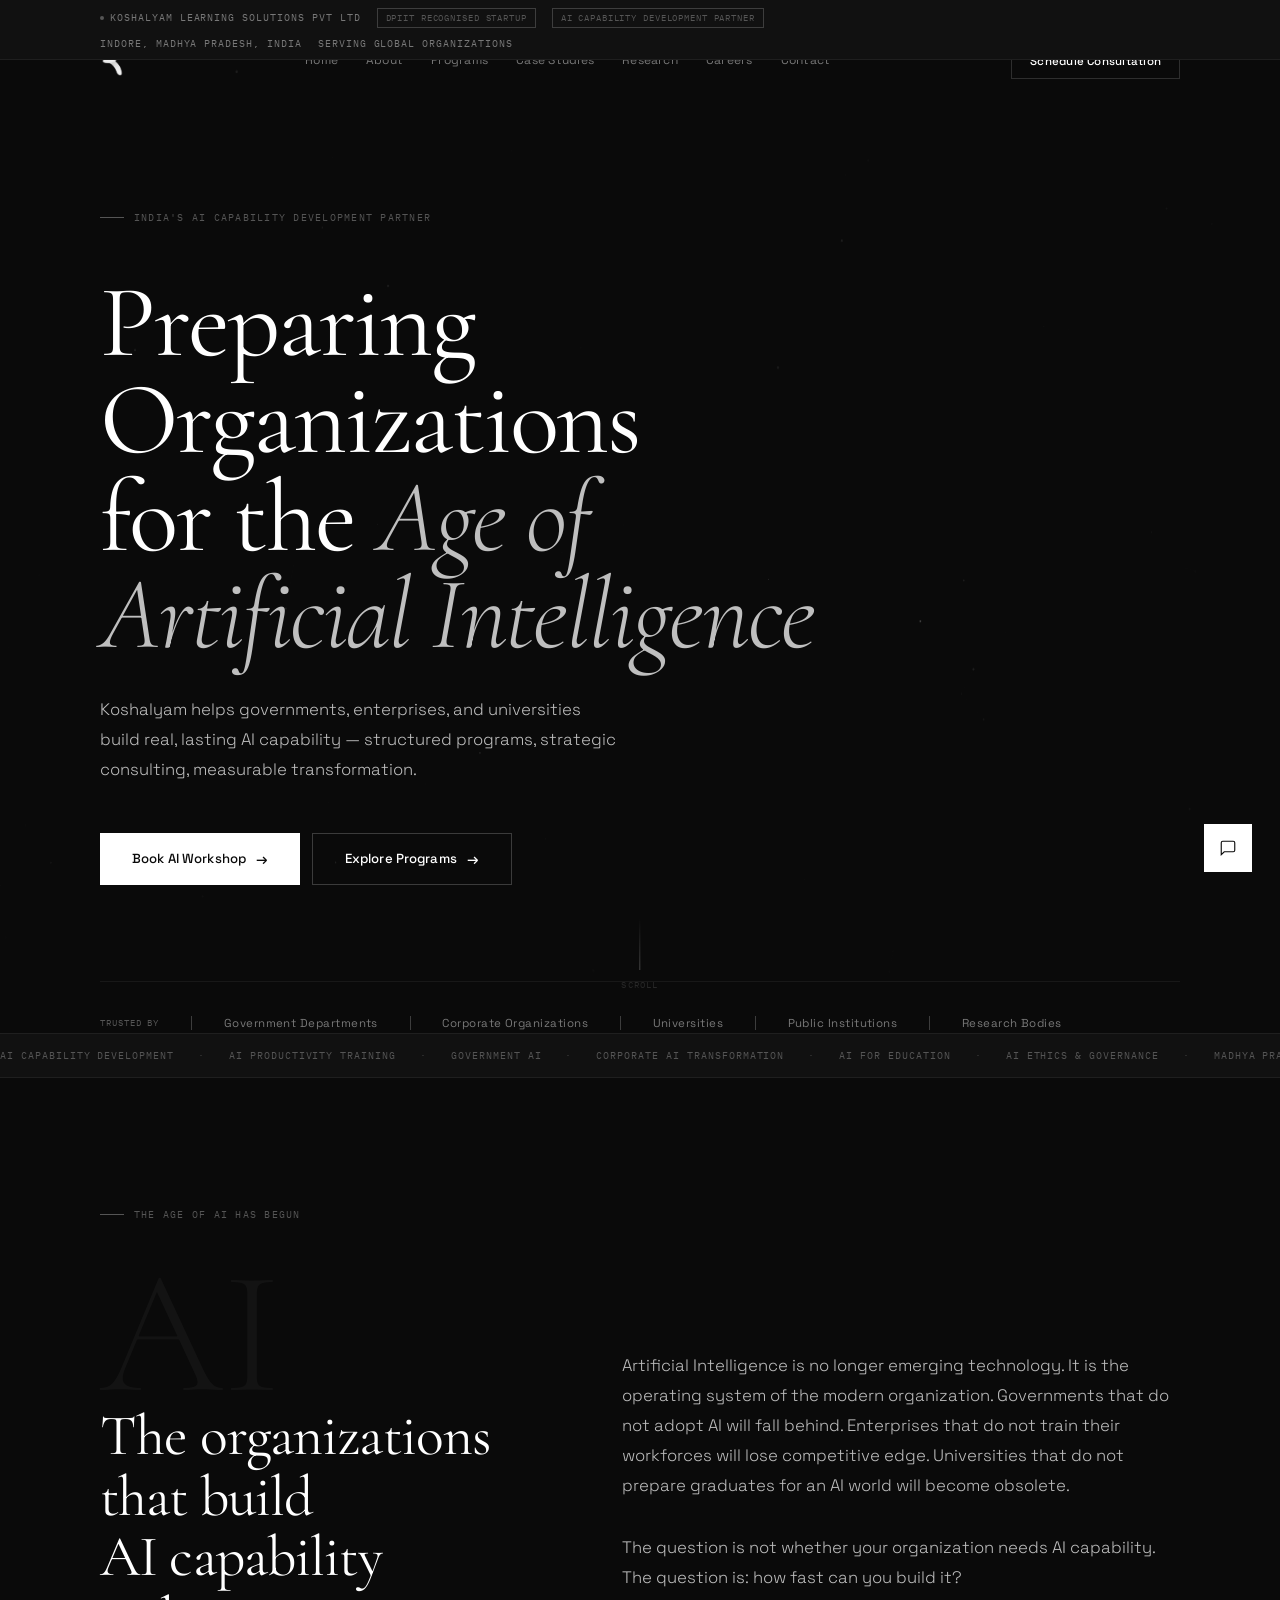
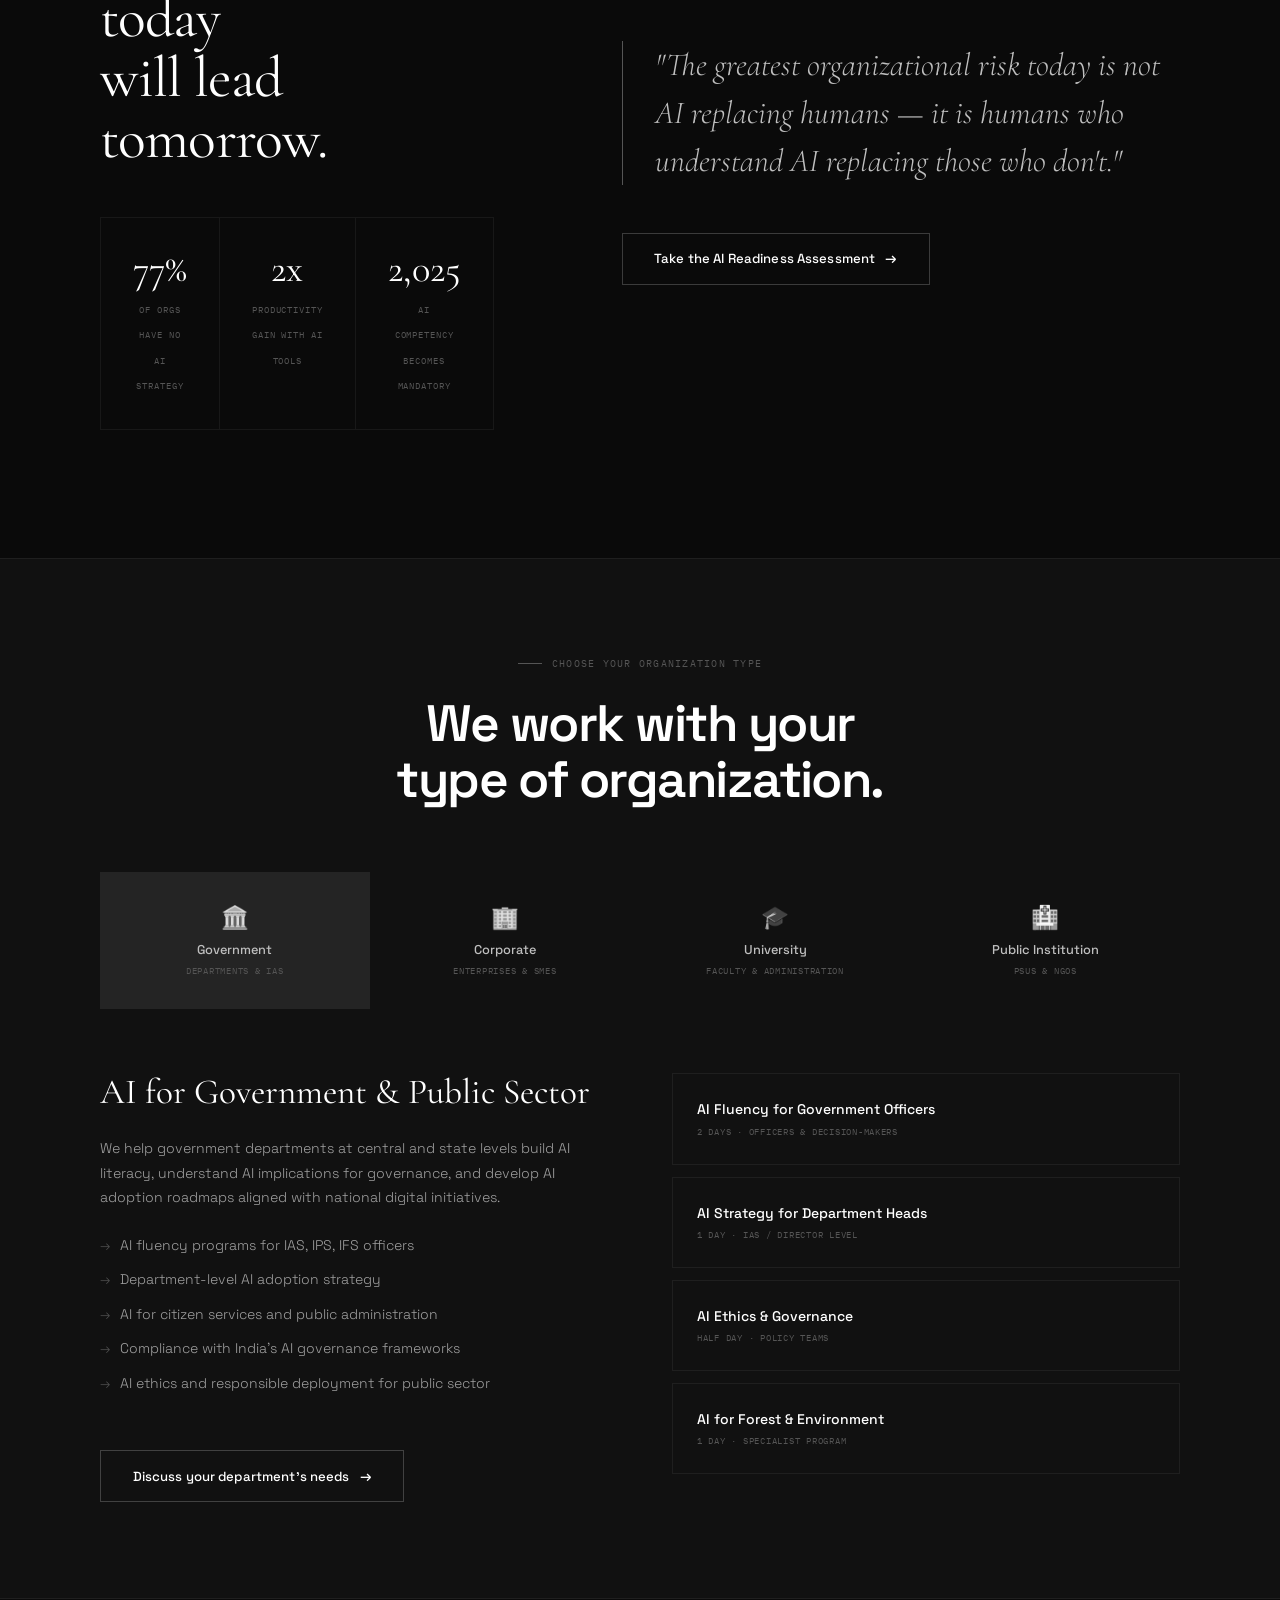
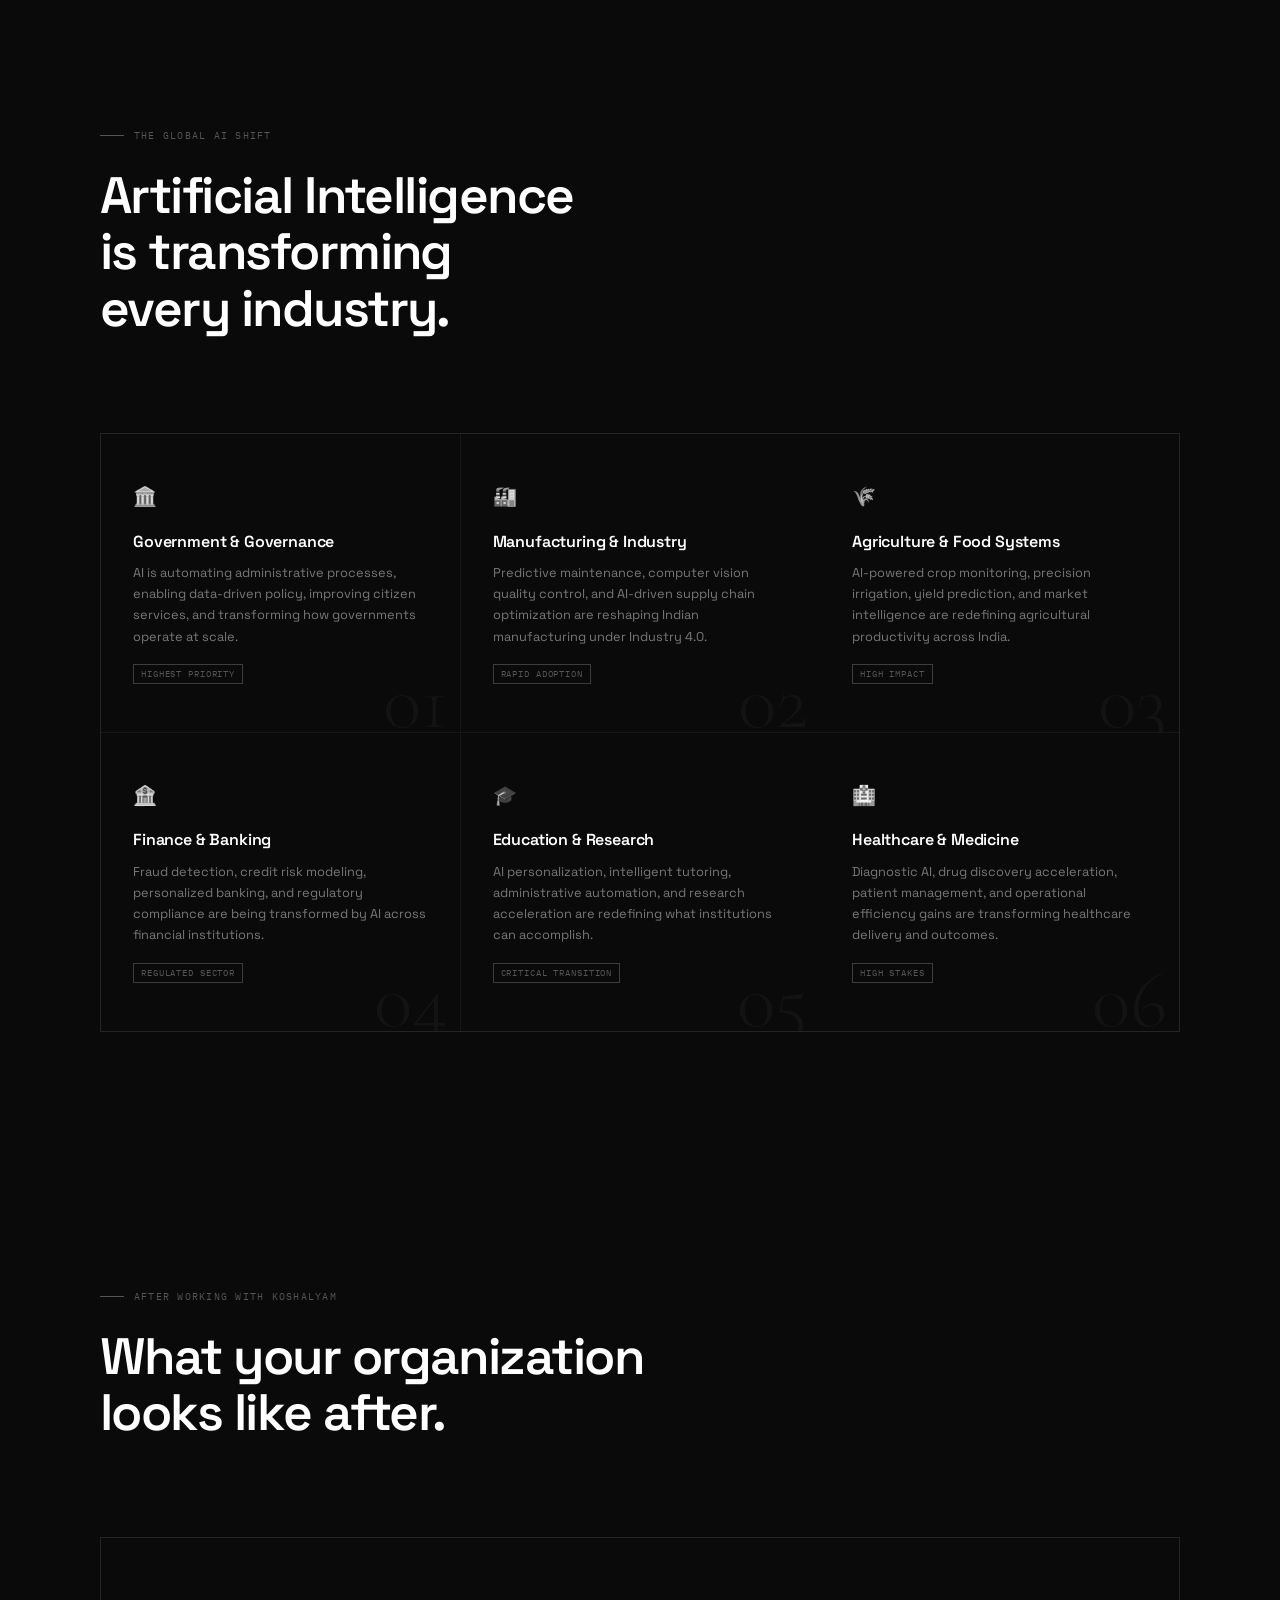
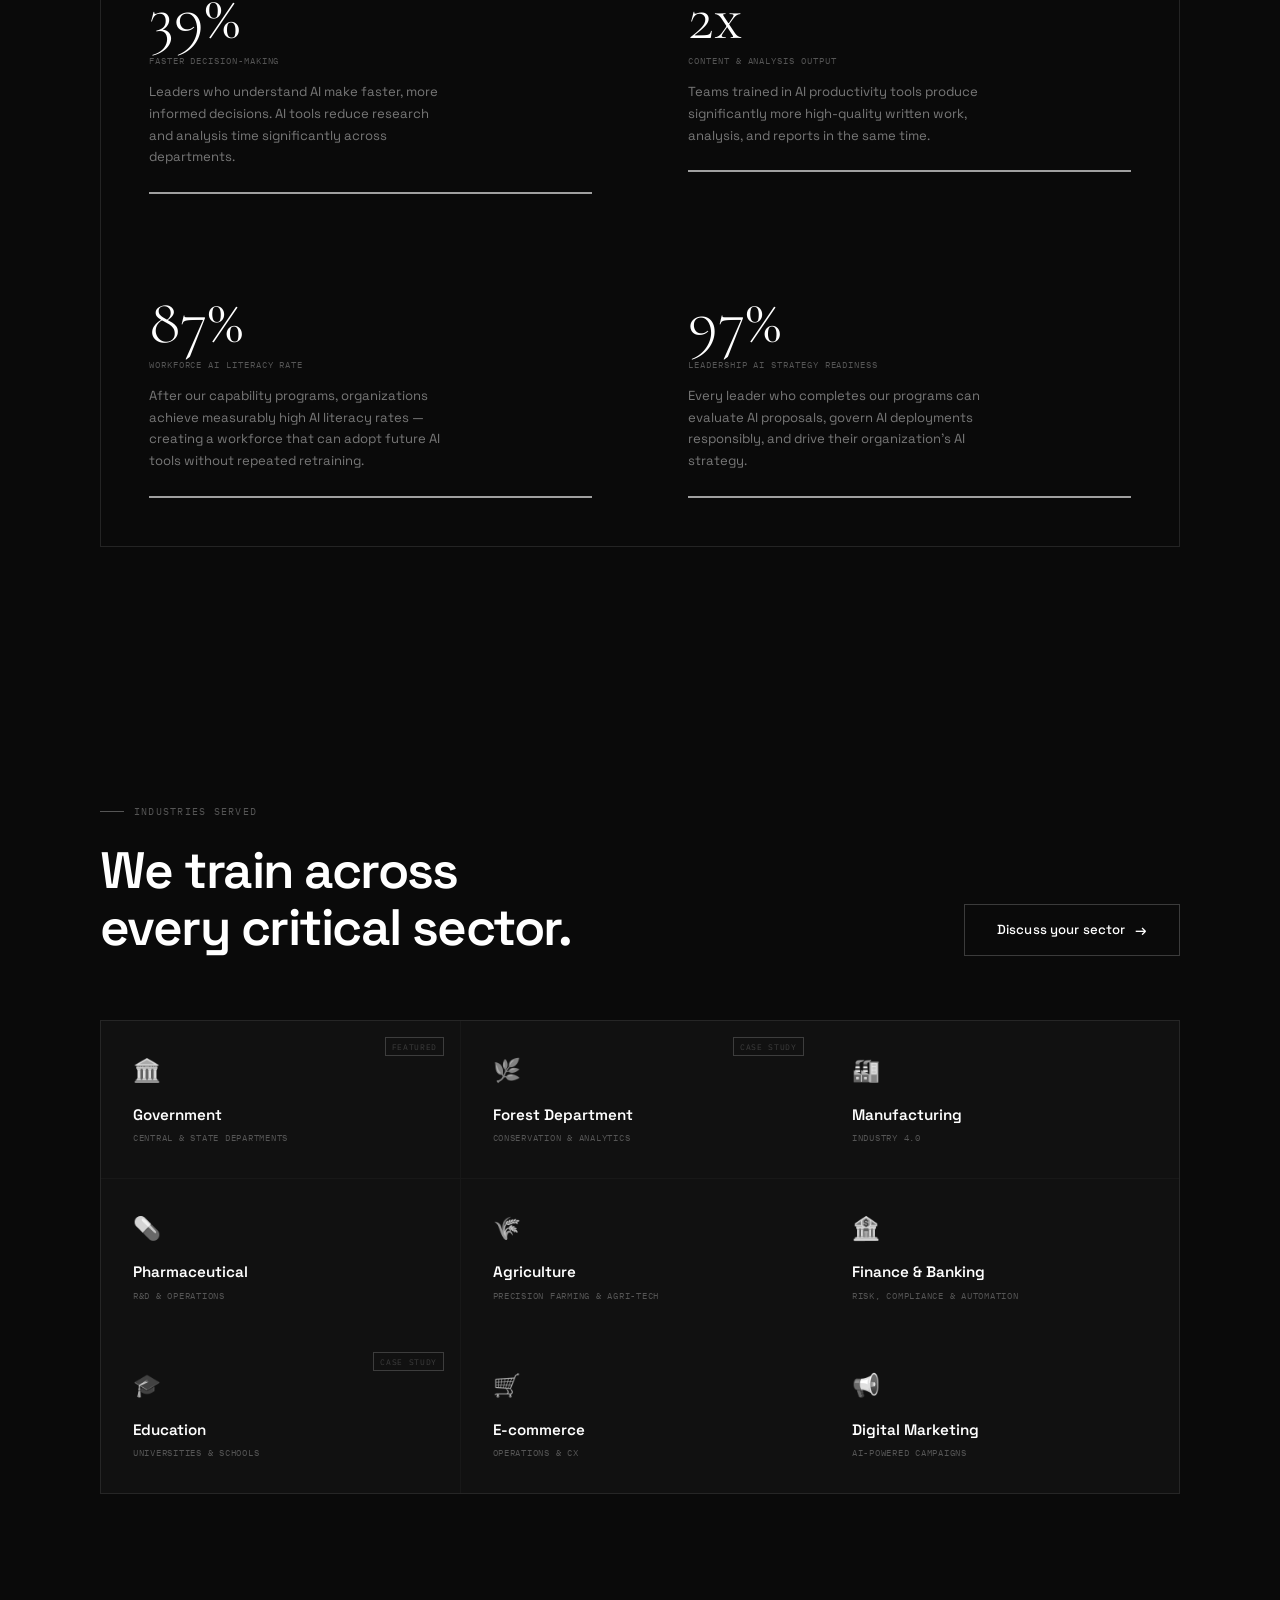
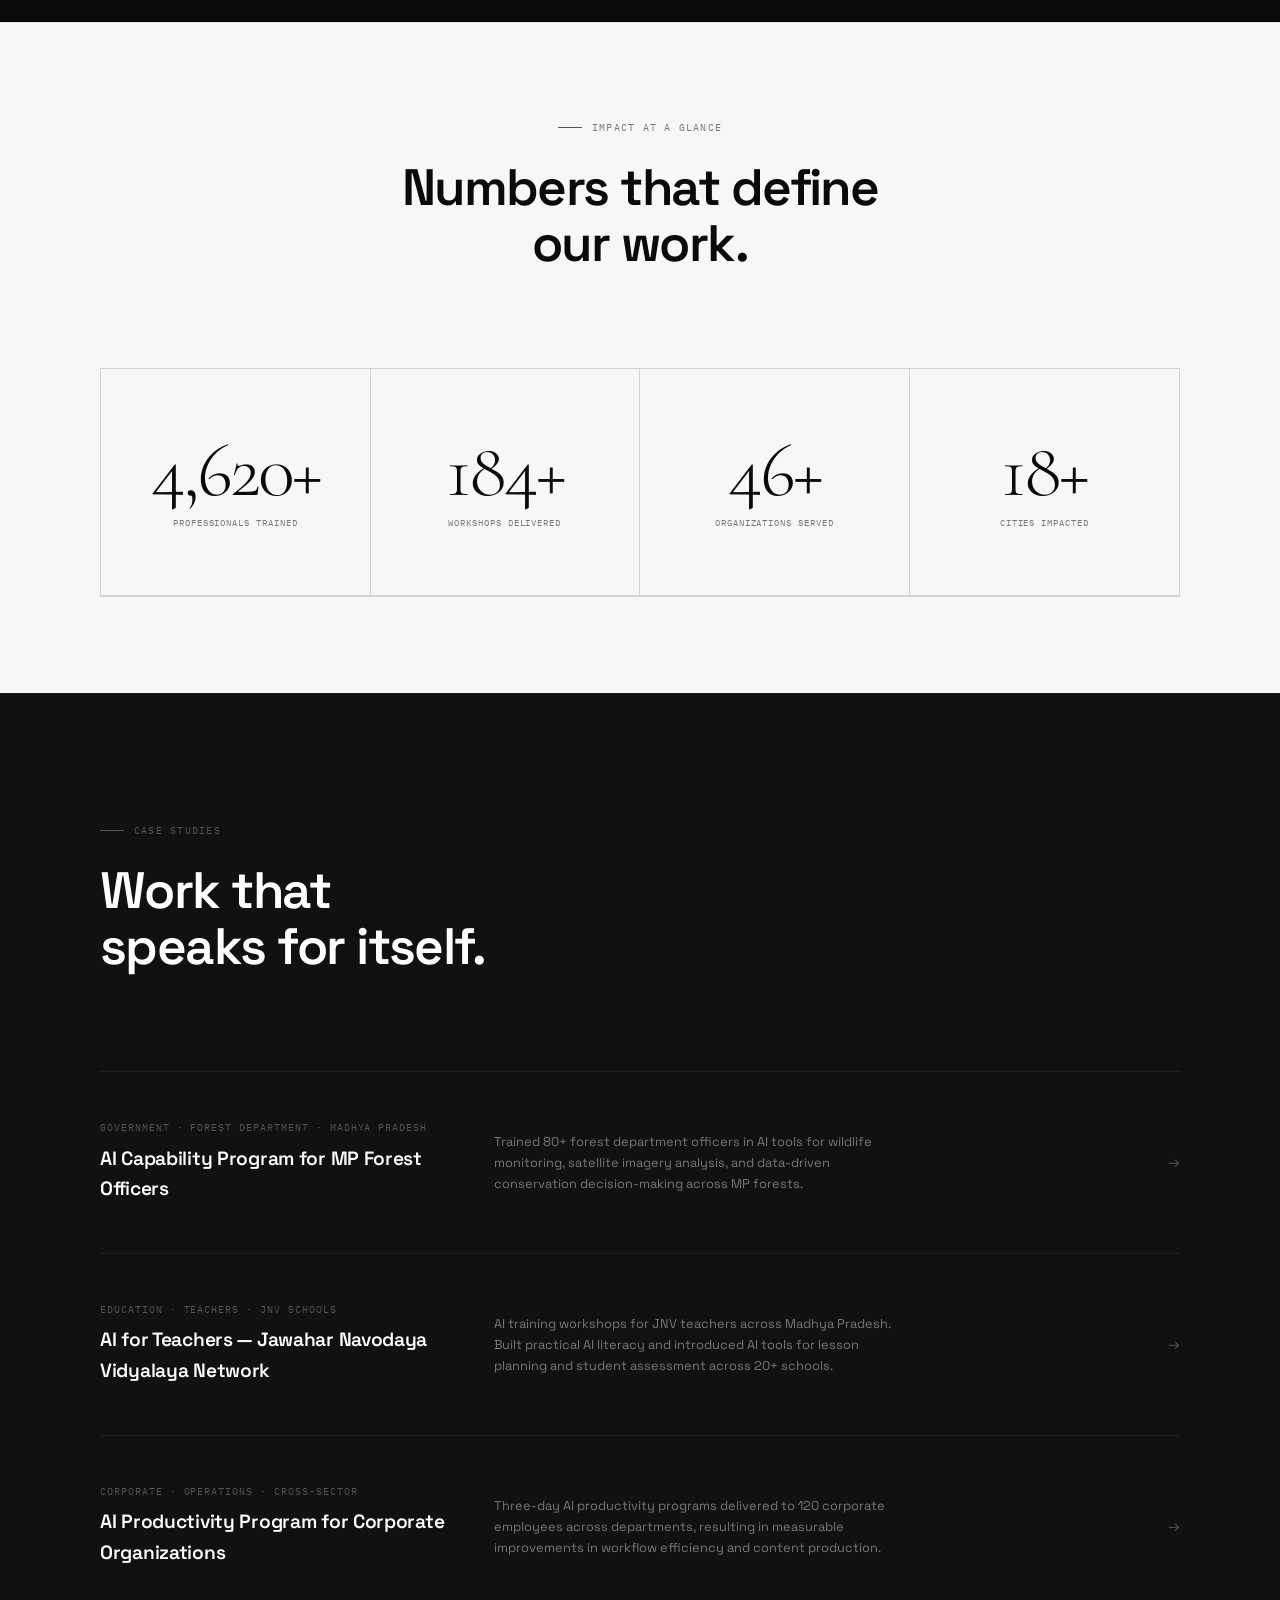
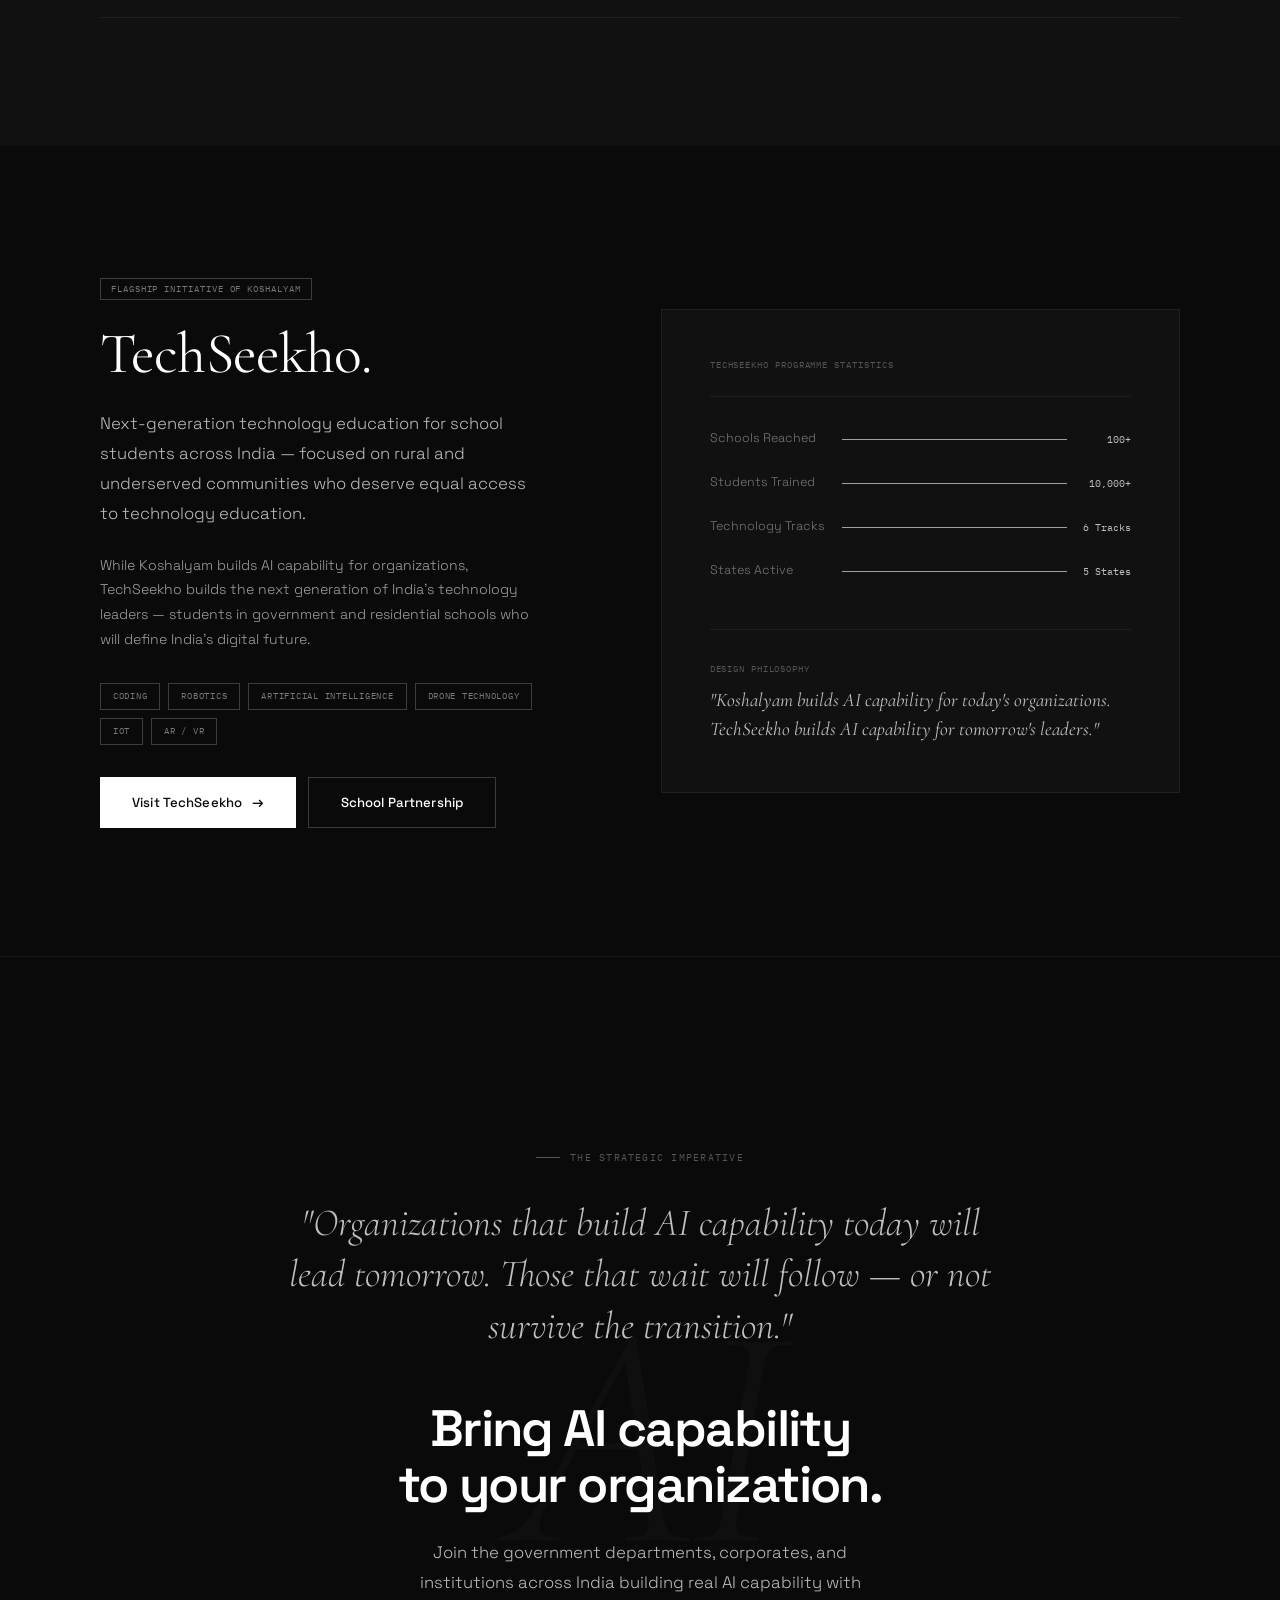
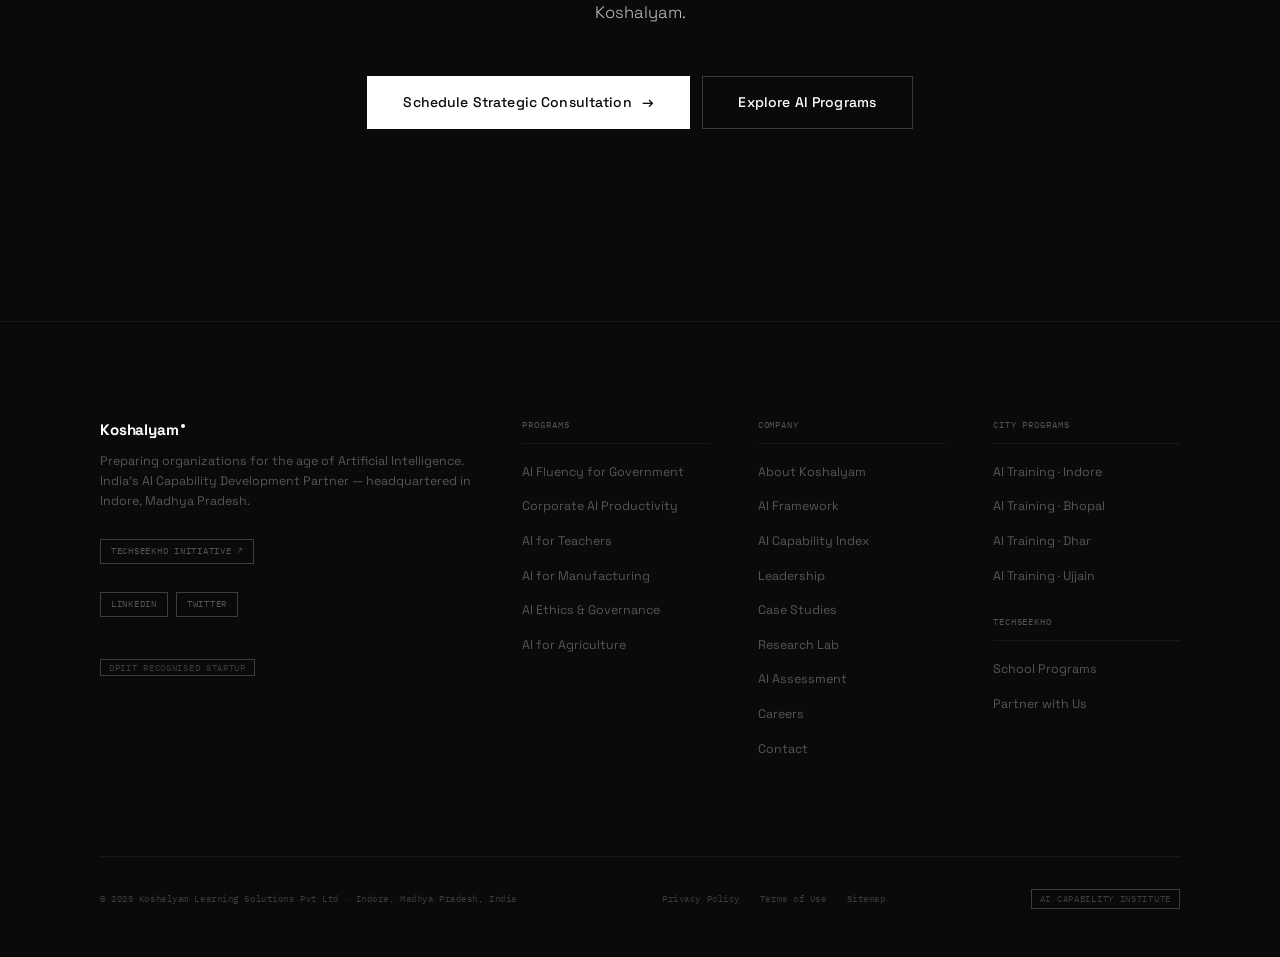
==== index.html @ 45d592c6 "Koshalyam Landing Page" ====
<!DOCTYPE html>
<html lang="en" dir="ltr">
<head>
<meta charset="UTF-8"/>
<meta name="viewport" content="width=device-width,initial-scale=1.0"/>
<title>Koshalyam — India's AI Capability Development Partner</title>
<meta name="description" content="Koshalyam prepares governments, enterprises, and institutions for the age of Artificial Intelligence. DPIIT Recognised. Indore, Madhya Pradesh."/>
<meta name="robots" content="index, follow"/>
<link rel="preconnect" href="https://fonts.googleapis.com"/>
<link rel="preconnect" href="https://fonts.gstatic.com" crossorigin/>
<link href="https://fonts.googleapis.com/css2?family=Cormorant+Garamond:ital,wght@0,300;0,400;0,500;0,600;1,300;1,400&family=Space+Grotesk:wght@300;400;500;600;700&family=IBM+Plex+Mono:wght@300;400;500&display=swap" rel="stylesheet"/>
<link rel="stylesheet" href="style.css"/>

  <link rel="icon" type="image/png" href="logo-white.png">
</head>
<body>

<div id="cur"></div>
<div id="cur-ring"></div>

<!-- ═══ AUTHORITY BANNER ═══ -->
<div id="auth-banner">
  <div class="wrap">
    <div class="auth-inner">
      <div style="display:flex;align-items:center;gap:16px;flex-wrap:wrap">
        <span class="auth-pill"><span class="auth-dot"></span>Koshalyam Learning Solutions Pvt Ltd</span>
        <span class="auth-tag">DPIIT Recognised Startup</span>
        <span class="auth-tag">AI Capability Development Partner</span>
      </div>
      <div class="auth-right">
        <span class="auth-pill">Indore, Madhya Pradesh, India</span>
        <span class="auth-pill">Serving Global Organizations</span>
      </div>
    </div>
  </div>
</div>

<!-- ═══ NAVIGATION ═══ -->
<nav id="nav">
  <div class="wrap">
    <div class="nav-wrap">
      <a href="index.html" class="nav-logo-wrap">
        <img src="logo-white.png" alt="Koshalyam" class="nav-logo-img">
      </a>
      <div class="nav-center"><a href="index.html" class="nav-a active">Home</a><a href="about.html" class="nav-a">About</a><a href="programs.html" class="nav-a">Programs</a><a href="case-studies.html" class="nav-a">Case Studies</a><a href="research.html" class="nav-a">Research</a><a href="careers.html" class="nav-a">Careers</a><a href="contact.html" class="nav-a">Contact</a></div>
      <div class="nav-right">
        <a href="contact.html" class="nav-cta">Schedule Consultation</a>
        <button class="ham" id="ham" aria-label="Menu"><span></span><span></span><span style="width:12px"></span></button>
      </div>
    </div>
  </div>
</nav>

<div class="mob" id="mob-m"><a href="index.html" class="mob-a">Home</a><a href="about.html" class="mob-a">About</a><a href="programs.html" class="mob-a">Programs</a><a href="case-studies.html" class="mob-a">Case Studies</a><a href="research.html" class="mob-a">Research</a><a href="careers.html" class="mob-a">Careers</a><a href="contact.html" class="mob-a">Contact</a></div>


<section id="hero">
  <canvas id="hero-canvas"></canvas>
  <div class="hero-fg"></div>
  <div class="hero-btm"></div>
  <div class="wrap" style="position:relative;z-index:2;width:100%;padding-top:60px">
    <div class="hero-eyebrow">
      <span class="t-label">India's AI Capability Development Partner</span>
    </div>
    <h1 class="t-hero hero-h">
      Preparing<br>Organizations<br>for the <em>Age of<br>Artificial Intelligence</em>
    </h1>
    <p class="t-body-lg hero-p">Koshalyam helps governments, enterprises, and universities build real, lasting AI capability — structured programs, strategic consulting, measurable transformation.</p>
    <div class="hero-btns">
      <a href="#contact" class="btn btn-k">Book AI Workshop <span class="btn-arr">→</span></a>
      <a href="#programs" class="btn btn-ghost">Explore Programs <span class="btn-arr">→</span></a>
    </div>
    <div class="hero-trust">
      <div class="trust-items">
        <span class="trust-label-hd">Trusted by</span>
        <span class="trust-sep"></span>
        <span class="trust-item-text">Government Departments</span>
        <span class="trust-sep"></span>
        <span class="trust-item-text">Corporate Organizations</span>
        <span class="trust-sep"></span>
        <span class="trust-item-text">Universities</span>
        <span class="trust-sep"></span>
        <span class="trust-item-text">Public Institutions</span>
        <span class="trust-sep"></span>
        <span class="trust-item-text">Research Bodies</span>
      </div>
    </div>
  </div>
  <div class="scroll-ind">
    <div class="scroll-line"></div>
    <span class="scroll-txt">Scroll</span>
  </div>
</section>
<!-- ═══ TICKER ═══ -->
<div class="ticker">
  <div class="ticker-track" id="ticker-el">
    <div class="ticker-item">AI Capability Development <span class="ticker-sep">·</span> AI Productivity Training <span class="ticker-sep">·</span> Government AI <span class="ticker-sep">·</span> Corporate AI Transformation <span class="ticker-sep">·</span> AI for Education <span class="ticker-sep">·</span> AI Ethics & Governance <span class="ticker-sep">·</span> Madhya Pradesh <span class="ticker-sep">·</span> India <span class="ticker-sep">·</span> TechSeekho School Initiative <span class="ticker-sep">·</span></div>
    <div class="ticker-item">AI Capability Development <span class="ticker-sep">·</span> AI Productivity Training <span class="ticker-sep">·</span> Government AI <span class="ticker-sep">·</span> Corporate AI Transformation <span class="ticker-sep">·</span> AI for Education <span class="ticker-sep">·</span> AI Ethics & Governance <span class="ticker-sep">·</span> Madhya Pradesh <span class="ticker-sep">·</span> India <span class="ticker-sep">·</span> TechSeekho School Initiative <span class="ticker-sep">·</span></div>
  </div>
</div>

<!-- ═══ STRATEGIC VISION ═══ -->
<section class="section" id="vision">
  <div class="wrap">
    <div class="vision-inner">
      <div class="r">
        <span class="t-label">The Age of AI Has Begun</span>
        <div style="margin-top:var(--s3)">
          <span class="vision-num">AI</span>
        </div>
        <h2 class="t-section-serif" style="color:var(--white);margin-top:var(--s3);margin-bottom:var(--s4)">The organizations that build<br>AI capability today<br>will lead tomorrow.</h2>
        <div class="vision-stat-row">
          <div class="vision-stat">
            <span class="vision-stat-n" data-target="78" data-suffix="%">78%</span>
            <span class="vision-stat-l">of orgs have no AI strategy</span>
          </div>
          <div class="vision-stat">
            <span class="vision-stat-n" data-target="3" data-suffix="x">3x</span>
            <span class="vision-stat-l">productivity gain with AI tools</span>
          </div>
          <div class="vision-stat">
            <span class="vision-stat-n" data-target="2027" data-suffix="">2027</span>
            <span class="vision-stat-l">AI competency becomes mandatory</span>
          </div>
        </div>
      </div>
      <div class="r r-d2">
        <p class="t-body-lg" style="margin-bottom:var(--s4)">Artificial Intelligence is no longer emerging technology. It is the operating system of the modern organization. Governments that do not adopt AI will fall behind. Enterprises that do not train their workforces will lose competitive edge. Universities that do not prepare graduates for an AI world will become obsolete.</p>
        <p class="t-body-lg" style="margin-bottom:var(--s5)">The question is not whether your organization needs AI capability. The question is: how fast can you build it?</p>
        <blockquote class="vision-quote">"The greatest organizational risk today is not AI replacing humans — it is humans who understand AI replacing those who don't."</blockquote>
        <div style="margin-top:var(--s5)"><a href="#readiness" class="btn btn-ghost">Take the AI Readiness Assessment <span class="btn-arr">→</span></a></div>
      </div>
    </div>
  </div>
</section>
<section class="section-sm" id="clients">
  <div class="wrap">
    <div class="client-nav-hd r">
      <span class="t-label" style="justify-content:center">Choose Your Organization Type</span>
      <h2 class="t-section" style="color:var(--white);margin-top:var(--s3)">We work with your<br>type of organization.</h2>
    </div>
    <div class="client-tabs r">
      <button class="c-tab active" onclick="showClient(0,this)">
        <span class="c-tab-icon">🏛️</span>
        <span class="c-tab-name">Government</span>
        <span class="c-tab-sub">Departments & IAS</span>
      </button>
      <button class="c-tab" onclick="showClient(1,this)">
        <span class="c-tab-icon">🏢</span>
        <span class="c-tab-name">Corporate</span>
        <span class="c-tab-sub">Enterprises & SMEs</span>
      </button>
      <button class="c-tab" onclick="showClient(2,this)">
        <span class="c-tab-icon">🎓</span>
        <span class="c-tab-name">University</span>
        <span class="c-tab-sub">Faculty & Administration</span>
      </button>
      <button class="c-tab" onclick="showClient(3,this)">
        <span class="c-tab-icon">🏥</span>
        <span class="c-tab-name">Public Institution</span>
        <span class="c-tab-sub">PSUs & NGOs</span>
      </button>
    </div>
    <div id="client-panels">
      <!-- Panel 0: Government -->
      <div class="c-panel active">
        <div>
          <div class="c-panel-title">AI for Government & Public Sector</div>
          <p class="t-body" style="margin-bottom:var(--s3)">We help government departments at central and state levels build AI literacy, understand AI implications for governance, and develop AI adoption roadmaps aligned with national digital initiatives.</p>
          <ul class="c-panel-list">
            <li>AI fluency programs for IAS, IPS, IFS officers</li>
            <li>Department-level AI adoption strategy</li>
            <li>AI for citizen services and public administration</li>
            <li>Compliance with India's AI governance frameworks</li>
            <li>AI ethics and responsible deployment for public sector</li>
          </ul>
          <a href="#contact" class="btn btn-ghost" style="margin-top:var(--s3)">Discuss your department's needs <span class="btn-arr">→</span></a>
        </div>
        <div class="c-panel-right">
          <div class="c-prog-item"><div class="c-prog-name">AI Fluency for Government Officers</div><div class="c-prog-meta">2 Days · Officers & Decision-Makers</div></div>
          <div class="c-prog-item"><div class="c-prog-name">AI Strategy for Department Heads</div><div class="c-prog-meta">1 Day · IAS / Director Level</div></div>
          <div class="c-prog-item"><div class="c-prog-name">AI Ethics & Governance</div><div class="c-prog-meta">Half Day · Policy Teams</div></div>
          <div class="c-prog-item"><div class="c-prog-name">AI for Forest & Environment</div><div class="c-prog-meta">1 Day · Specialist Program</div></div>
        </div>
      </div>
      <!-- Panel 1: Corporate -->
      <div class="c-panel">
        <div>
          <div class="c-panel-title">AI for Corporate Organizations</div>
          <p class="t-body" style="margin-bottom:var(--s3)">From AI tool training for frontline teams to AI transformation consulting for leadership, we help corporate organizations build end-to-end AI capability that drives measurable business outcomes.</p>
          <ul class="c-panel-list">
            <li>AI productivity training for all employee levels</li>
            <li>AI transformation strategy for leadership teams</li>
            <li>Role-specific AI tool training (HR, Sales, Finance, Ops)</li>
            <li>AI workflow automation implementation</li>
            <li>AI change management and culture building</li>
          </ul>
          <a href="#contact" class="btn btn-ghost" style="margin-top:var(--s3)">Get a corporate proposal <span class="btn-arr">→</span></a>
        </div>
        <div class="c-panel-right">
          <div class="c-prog-item"><div class="c-prog-name">AI Productivity for Corporate Teams</div><div class="c-prog-meta">1-3 Days · All Departments</div></div>
          <div class="c-prog-item"><div class="c-prog-name">AI Strategy for Senior Leaders</div><div class="c-prog-meta">1 Day · C-Suite & Directors</div></div>
          <div class="c-prog-item"><div class="c-prog-name">AI for Manufacturing Operations</div><div class="c-prog-meta">2 Days · Operations Teams</div></div>
          <div class="c-prog-item"><div class="c-prog-name">AI Transformation Roadmap</div><div class="c-prog-meta">Consulting · Custom Engagement</div></div>
        </div>
      </div>
      <!-- Panel 2: University -->
      <div class="c-panel">
        <div>
          <div class="c-panel-title">AI for Universities & Education</div>
          <p class="t-body" style="margin-bottom:var(--s3)">We partner with universities to build AI capability across faculty and administration — and help institutions design AI curricula that prepare students for an AI-driven workforce.</p>
          <ul class="c-panel-list">
            <li>AI literacy programs for faculty and staff</li>
            <li>AI integration into teaching and research</li>
            <li>AI curriculum design for student programs</li>
            <li>University AI adoption strategy</li>
            <li>AI lab setup and innovation framework</li>
          </ul>
          <a href="#contact" class="btn btn-ghost" style="margin-top:var(--s3)">Partner with Koshalyam <span class="btn-arr">→</span></a>
        </div>
        <div class="c-panel-right">
          <div class="c-prog-item"><div class="c-prog-name">AI for Faculty & Educators</div><div class="c-prog-meta">1 Day · Teaching Staff</div></div>
          <div class="c-prog-item"><div class="c-prog-name">AI for University Administration</div><div class="c-prog-meta">Half Day · Admin Teams</div></div>
          <div class="c-prog-item"><div class="c-prog-name">AI Curriculum Design Workshop</div><div class="c-prog-meta">2 Days · Academic Leadership</div></div>
          <div class="c-prog-item"><div class="c-prog-name">Student AI Bootcamp</div><div class="c-prog-meta">3-5 Days · Students</div></div>
        </div>
      </div>
      <!-- Panel 3: Public Institution -->
      <div class="c-panel">
        <div>
          <div class="c-panel-title">AI for Public Institutions</div>
          <p class="t-body" style="margin-bottom:var(--s3)">PSUs, research bodies, NGOs, and public institutions need AI capability that respects their mandate and compliance requirements. We design programs that fit institutional contexts.</p>
          <ul class="c-panel-list">
            <li>AI literacy for public sector workforce</li>
            <li>AI for research and data analysis</li>
            <li>AI in healthcare and social services</li>
            <li>AI governance and compliance frameworks</li>
            <li>AI for impact reporting and monitoring</li>
          </ul>
          <a href="#contact" class="btn btn-ghost" style="margin-top:var(--s3)">Design your program <span class="btn-arr">→</span></a>
        </div>
        <div class="c-panel-right">
          <div class="c-prog-item"><div class="c-prog-name">AI Literacy for PSU Workforce</div><div class="c-prog-meta">1-2 Days · All Staff</div></div>
          <div class="c-prog-item"><div class="c-prog-name">AI for Research Bodies</div><div class="c-prog-meta">2 Days · Research Teams</div></div>
          <div class="c-prog-item"><div class="c-prog-name">AI Ethics for Public Institutions</div><div class="c-prog-meta">Half Day · Leadership</div></div>
          <div class="c-prog-item"><div class="c-prog-name">Custom AI Capability Program</div><div class="c-prog-meta">Designed to your mandate</div></div>
        </div>
      </div>
    </div>
  </div>
</section>
<section class="section" id="shift">
  <div class="wrap">
    <div class="r" style="max-width:600px;margin-bottom:0">
      <span class="t-label">The Global AI Shift</span>
      <h2 class="t-section" style="color:var(--white);margin-top:var(--s3)">Artificial Intelligence<br>is transforming<br>every industry.</h2>
    </div>
    <div class="shift-grid r">
      <div class="s-cell"><span class="s-cell-idx">01</span><span class="s-cell-icon">🏛️</span><div class="s-cell-title">Government & Governance</div><p class="s-cell-body">AI is automating administrative processes, enabling data-driven policy, improving citizen services, and transforming how governments operate at scale.</p><span class="s-cell-tag">Highest Priority</span></div>
      <div class="s-cell"><span class="s-cell-idx">02</span><span class="s-cell-icon">🏭</span><div class="s-cell-title">Manufacturing & Industry</div><p class="s-cell-body">Predictive maintenance, computer vision quality control, and AI-driven supply chain optimization are reshaping Indian manufacturing under Industry 4.0.</p><span class="s-cell-tag">Rapid Adoption</span></div>
      <div class="s-cell"><span class="s-cell-idx">03</span><span class="s-cell-icon">🌾</span><div class="s-cell-title">Agriculture & Food Systems</div><p class="s-cell-body">AI-powered crop monitoring, precision irrigation, yield prediction, and market intelligence are redefining agricultural productivity across India.</p><span class="s-cell-tag">High Impact</span></div>
      <div class="s-cell"><span class="s-cell-idx">04</span><span class="s-cell-icon">🏦</span><div class="s-cell-title">Finance & Banking</div><p class="s-cell-body">Fraud detection, credit risk modeling, personalized banking, and regulatory compliance are being transformed by AI across financial institutions.</p><span class="s-cell-tag">Regulated Sector</span></div>
      <div class="s-cell"><span class="s-cell-idx">05</span><span class="s-cell-icon">🎓</span><div class="s-cell-title">Education & Research</div><p class="s-cell-body">AI personalization, intelligent tutoring, administrative automation, and research acceleration are redefining what institutions can accomplish.</p><span class="s-cell-tag">Critical Transition</span></div>
      <div class="s-cell"><span class="s-cell-idx">06</span><span class="s-cell-icon">🏥</span><div class="s-cell-title">Healthcare & Medicine</div><p class="s-cell-body">Diagnostic AI, drug discovery acceleration, patient management, and operational efficiency gains are transforming healthcare delivery and outcomes.</p><span class="s-cell-tag">High Stakes</span></div>
    </div>
  </div>
</section>
<section class="section" id="outcomes" style="background:var(--ink)">
  <div class="wrap">
    <div class="r" style="max-width:600px;margin-bottom:0">
      <span class="t-label">After Working With Koshalyam</span>
      <h2 class="t-section" style="color:var(--white);margin-top:var(--s3)">What your organization<br>looks like after.</h2>
    </div>
    <div class="outcomes-grid r">
      <div class="oc-cell">
        <span class="oc-metric" data-target="40" data-suffix="%">40%</span>
        <span class="oc-metric-sub">Faster decision-making</span>
        <p class="oc-desc">Leaders who understand AI make faster, more informed decisions. AI tools reduce research and analysis time significantly across departments.</p>
        <div class="oc-bar-wrap"><div class="oc-bar" data-width="40"></div></div>
      </div>
      <div class="oc-cell">
        <span class="oc-metric" data-target="3" data-suffix="x">3x</span>
        <span class="oc-metric-sub">Content & analysis output</span>
        <p class="oc-desc">Teams trained in AI productivity tools produce significantly more high-quality written work, analysis, and reports in the same time.</p>
        <div class="oc-bar-wrap"><div class="oc-bar" data-width="70"></div></div>
      </div>
      <div class="oc-cell">
        <span class="oc-metric" data-target="90" data-suffix="%">90%</span>
        <span class="oc-metric-sub">Workforce AI literacy rate</span>
        <p class="oc-desc">After our capability programs, organizations achieve measurably high AI literacy rates — creating a workforce that can adopt future AI tools without repeated retraining.</p>
        <div class="oc-bar-wrap"><div class="oc-bar" data-width="90"></div></div>
      </div>
      <div class="oc-cell">
        <span class="oc-metric" data-target="100" data-suffix="%">100%</span>
        <span class="oc-metric-sub">Leadership AI strategy readiness</span>
        <p class="oc-desc">Every leader who completes our programs can evaluate AI proposals, govern AI deployments responsibly, and drive their organization's AI strategy.</p>
        <div class="oc-bar-wrap"><div class="oc-bar" data-width="100"></div></div>
      </div>
    </div>
  </div>
</section>
<section class="section" id="industries-teaser">
  <div class="wrap">
    <div class="r" style="display:flex;align-items:flex-end;justify-content:space-between;flex-wrap:wrap;gap:var(--s4)">
      <div>
        <span class="t-label">Industries Served</span>
        <h2 class="t-section" style="color:var(--white);margin-top:var(--s3)">We train across<br>every critical sector.</h2>
      </div>
      <a href="#contact" class="btn btn-ghost">Discuss your sector <span class="btn-arr">→</span></a>
    </div>
    <div class="ind-grid r">
      <div class="ind-cell"><span class="ind-icon">🏛️</span><div class="ind-name">Government</div><div class="ind-detail">Central & State Departments</div><span class="ind-tag">Featured</span><span class="ind-arrow">→</span></div>
      <div class="ind-cell"><span class="ind-icon">🌿</span><div class="ind-name">Forest Department</div><div class="ind-detail">Conservation & Analytics</div><span class="ind-tag">Case Study</span><span class="ind-arrow">→</span></div>
      <div class="ind-cell"><span class="ind-icon">🏭</span><div class="ind-name">Manufacturing</div><div class="ind-detail">Industry 4.0</div><span class="ind-arrow">→</span></div>
      <div class="ind-cell"><span class="ind-icon">💊</span><div class="ind-name">Pharmaceutical</div><div class="ind-detail">R&D & Operations</div><span class="ind-arrow">→</span></div>
      <div class="ind-cell"><span class="ind-icon">🌾</span><div class="ind-name">Agriculture</div><div class="ind-detail">Precision Farming & Agri-tech</div><span class="ind-arrow">→</span></div>
      <div class="ind-cell"><span class="ind-icon">🏦</span><div class="ind-name">Finance & Banking</div><div class="ind-detail">Risk, Compliance & Automation</div><span class="ind-arrow">→</span></div>
      <div class="ind-cell"><span class="ind-icon">🎓</span><div class="ind-name">Education</div><div class="ind-detail">Universities & Schools</div><span class="ind-tag">Case Study</span><span class="ind-arrow">→</span></div>
      <div class="ind-cell"><span class="ind-icon">🛒</span><div class="ind-name">E-commerce</div><div class="ind-detail">Operations & CX</div><span class="ind-arrow">→</span></div>
      <div class="ind-cell"><span class="ind-icon">📢</span><div class="ind-name">Digital Marketing</div><div class="ind-detail">AI-Powered Campaigns</div><span class="ind-arrow">→</span></div>
    </div>
  </div>
</section>
<section class="section-sm" id="impact">
  <div class="wrap">
    <div class="r" style="text-align:center;margin-bottom:0">
      <span class="t-label" style="justify-content:center;color:var(--grey-4)">Impact at a Glance</span>
      <h2 class="t-section on-light" style="margin-top:var(--s3)">Numbers that define<br>our work.</h2>
    </div>
    <div class="impact-metrics r">
      <div class="impact-cell"><span class="impact-num" data-target="5000" data-suffix="+">5000+</span><div class="impact-label">Professionals Trained</div></div>
      <div class="impact-cell"><span class="impact-num" data-target="200" data-suffix="+">200+</span><div class="impact-label">Workshops Delivered</div></div>
      <div class="impact-cell"><span class="impact-num" data-target="50" data-suffix="+">50+</span><div class="impact-label">Organizations Served</div></div>
      <div class="impact-cell" style="border-right:none"><span class="impact-num" data-target="20" data-suffix="+">20+</span><div class="impact-label">Cities Impacted</div></div>
    </div>
  </div>
</section>
<section class="section" id="cases" style="background:var(--ink-2);border-top:var(--b1)">
  <div class="wrap">
    <div class="r" style="display:flex;align-items:flex-end;justify-content:space-between;flex-wrap:wrap;gap:var(--s4)">
      <div>
        <span class="t-label">Case Studies</span>
        <h2 class="t-section" style="color:var(--white);margin-top:var(--s3)">Work that<br>speaks for itself.</h2>
      </div>
    </div>
    <div class="case-list r">
      <a href="#contact" class="case-row" style="text-decoration:none"><div><div class="case-sector">Government · Forest Department · Madhya Pradesh</div><div class="case-title">AI Capability Program for MP Forest Officers</div></div><p class="case-summary">Trained 80+ forest department officers in AI tools for wildlife monitoring, satellite imagery analysis, and data-driven conservation decision-making across MP forests.</p><div class="case-arr">→</div></a>
      <a href="#contact" class="case-row" style="text-decoration:none"><div><div class="case-sector">Education · Teachers · JNV Schools</div><div class="case-title">AI for Teachers — Jawahar Navodaya Vidyalaya Network</div></div><p class="case-summary">AI training workshops for JNV teachers across Madhya Pradesh. Built practical AI literacy and introduced AI tools for lesson planning and student assessment across 20+ schools.</p><div class="case-arr">→</div></a>
      <a href="#contact" class="case-row" style="text-decoration:none"><div><div class="case-sector">Corporate · Operations · Cross-sector</div><div class="case-title">AI Productivity Program for Corporate Organizations</div></div><p class="case-summary">Three-day AI productivity programs delivered to 120 corporate employees across departments, resulting in measurable improvements in workflow efficiency and content production.</p><div class="case-arr">→</div></a>
    </div>
  </div>
</section>
<section class="section" id="techseekho">
  <div class="wrap">
    <div class="ts-inner">
      <div class="r">
        <span class="ts-label">Flagship Initiative of Koshalyam</span>
        <h2 class="t-section-serif" style="color:var(--white);margin-bottom:var(--s3)">TechSeekho.</h2>
        <p class="t-body-lg" style="margin-bottom:var(--s3)">Next-generation technology education for school students across India — focused on rural and underserved communities who deserve equal access to technology education.</p>
        <p class="t-body" style="margin-bottom:var(--s4)">While Koshalyam builds AI capability for organizations, TechSeekho builds the next generation of India's technology leaders — students in government and residential schools who will define India's digital future.</p>
        <div class="ts-skills">
          <span class="ts-skill">Coding</span>
          <span class="ts-skill">Robotics</span>
          <span class="ts-skill">Artificial Intelligence</span>
          <span class="ts-skill">Drone Technology</span>
          <span class="ts-skill">IoT</span>
          <span class="ts-skill">AR / VR</span>
        </div>
        <div style="display:flex;gap:12px;flex-wrap:wrap;margin-top:var(--s4)">
          <a href="https://techseekho.com" target="_blank" rel="noopener" class="btn btn-k">Visit TechSeekho <span class="btn-arr">→</span></a>
          <a href="#contact" class="btn btn-ghost">School Partnership</a>
        </div>
      </div>
      <div class="ts-panel r r-d2">
        <div class="ts-panel-hd">TechSeekho Programme Statistics</div>
        <div class="ts-stats">
          <div class="ts-stat-r"><span class="ts-stat-lbl">Schools Reached</span><div class="ts-stat-bar"><div class="ts-stat-fill" data-width="75"></div></div><span class="ts-stat-v">100+</span></div>
          <div class="ts-stat-r"><span class="ts-stat-lbl">Students Trained</span><div class="ts-stat-bar"><div class="ts-stat-fill" data-width="85"></div></div><span class="ts-stat-v">10,000+</span></div>
          <div class="ts-stat-r"><span class="ts-stat-lbl">Technology Tracks</span><div class="ts-stat-bar"><div class="ts-stat-fill" data-width="60"></div></div><span class="ts-stat-v">6 Tracks</span></div>
          <div class="ts-stat-r"><span class="ts-stat-lbl">States Active</span><div class="ts-stat-bar"><div class="ts-stat-fill" data-width="40"></div></div><span class="ts-stat-v">5 States</span></div>
        </div>
        <div style="margin-top:var(--s5);padding-top:var(--s4);border-top:var(--b1)">
          <div style="font-family:var(--mono);font-size:.55rem;letter-spacing:.1em;text-transform:uppercase;color:var(--grey-5);margin-bottom:10px">Design Philosophy</div>
          <p style="font-family:var(--cg);font-size:1.2rem;font-style:italic;color:var(--grey-2);line-height:1.5">"Koshalyam builds AI capability for today's organizations. TechSeekho builds AI capability for tomorrow's leaders."</p>
        </div>
      </div>
    </div>
  </div>
</section>
<section class="section-lg" id="cta" style="border-top:var(--b1)">
  <div class="cta-bg"><div class="cta-bg-word">AI</div></div>
  <div class="wrap">
    <div class="cta-inner r">
      <span class="t-label" style="justify-content:center;margin-bottom:var(--s4)">The Strategic Imperative</span>
      <blockquote class="cta-quote">"Organizations that build AI capability today will lead tomorrow. Those that wait will follow — or not survive the transition."</blockquote>
      <h2 class="t-section" style="color:var(--white);margin-bottom:var(--s3)">Bring AI capability<br>to your organization.</h2>
      <p class="t-body-lg" style="max-width:480px;margin:0 auto var(--s5)">Join the government departments, corporates, and institutions across India building real AI capability with Koshalyam.</p>
      <div class="cta-actions">
        <a href="#contact" class="btn btn-k" style="padding:15px 36px;font-size:.875rem">Schedule Strategic Consultation <span class="btn-arr">→</span></a>
        <a href="#programs" class="btn btn-ghost" style="padding:14.5px 35.5px;font-size:.875rem">Explore AI Programs</a>
      </div>
    </div>
  </div>
</section>

<!-- ═══ FOOTER ═══ -->
<footer>
  <div class="wrap">
    <div class="footer-top">
      <div class="footer-col">
        <div class="footer-brand-name">Koshalyam<span class="footer-brand-dot"></span></div>
        <p class="footer-tagline">Preparing organizations for the age of Artificial Intelligence. India's AI Capability Development Partner — headquartered in Indore, Madhya Pradesh.</p>
        <a href="https://techseekho.com" target="_blank" rel="noopener" class="footer-ts-link">TechSeekho Initiative ↗</a>
        <div style="display:flex;gap:8px;flex-wrap:wrap;margin-top:12px">
          <a href="#" class="footer-ts-link">LinkedIn</a>
          <a href="#" class="footer-ts-link">Twitter</a>
        </div>
        <div style="margin-top:20px"><span class="footer-dpiit">DPIIT Recognised Startup</span></div>
      </div>
      <div class="footer-col">
        <div class="footer-col-hd">Programs</div>
        <ul class="footer-links">
          <li><a href="programs.html">AI Fluency for Government</a></li>
          <li><a href="programs.html">Corporate AI Productivity</a></li>
          <li><a href="programs.html">AI for Teachers</a></li>
          <li><a href="programs.html">AI for Manufacturing</a></li>
          <li><a href="programs.html">AI Ethics &amp; Governance</a></li>
          <li><a href="programs.html">AI for Agriculture</a></li>
        </ul>
      </div>
      <div class="footer-col">
        <div class="footer-col-hd">Company</div>
        <ul class="footer-links">
          <li><a href="about.html">About Koshalyam</a></li>
          <li><a href="about.html#framework">AI Framework</a></li>
          <li><a href="ai-index.html">AI Capability Index</a></li>
          <li><a href="about.html#leadership">Leadership</a></li>
          <li><a href="case-studies.html">Case Studies</a></li>
          <li><a href="research.html">Research Lab</a></li>
          <li><a href="ai-assessment.html">AI Assessment</a></li>
          <li><a href="careers.html">Careers</a></li>
          <li><a href="contact.html">Contact</a></li>
        </ul>
      </div>
      <div class="footer-col">
        <div class="footer-col-hd">City Programs</div>
        <ul class="footer-links">
          <li><a href="contact.html">AI Training · Indore</a></li>
          <li><a href="contact.html">AI Training · Bhopal</a></li>
          <li><a href="contact.html">AI Training · Dhar</a></li>
          <li><a href="contact.html">AI Training · Ujjain</a></li>
        </ul>
        <div style="margin-top:28px">
          <div class="footer-col-hd">TechSeekho</div>
          <ul class="footer-links">
            <li><a href="https://techseekho.com" target="_blank">School Programs</a></li>
            <li><a href="https://techseekho.com" target="_blank">Partner with Us</a></li>
          </ul>
        </div>
      </div>
    </div>
    <div class="footer-bottom">
      <div class="footer-copy">© 2025 Koshalyam Learning Solutions Pvt Ltd · Indore, Madhya Pradesh, India</div>
      <div class="footer-legal">
        <a href="#">Privacy Policy</a>
        <a href="#">Terms of Use</a>
        <a href="#">Sitemap</a>
      </div>
      <span class="footer-dpiit">AI Capability Institute</span>
    </div>
  </div>
</footer>

<!-- ═══ AI CHAT ═══ -->
<button class="chat-fab" id="chat-fab" aria-label="AI Assistant">
  <svg viewBox="0 0 24 24"><path d="M21 15a2 2 0 0 1-2 2H7l-4 4V5a2 2 0 0 1 2-2h14a2 2 0 0 1 2 2z"/></svg>
</button>
<div class="chat-panel" id="chat-panel">
  <div class="chat-h">
    <div class="chat-h-l">
      <div class="chat-av">
        <svg viewBox="0 0 24 24"><circle cx="12" cy="12" r="3"/><path d="M12 2v4M12 18v4M4.22 4.22l2.83 2.83M16.95 16.95l2.83 2.83M2 12h4M18 12h4"/></svg>
      </div>
      <div>
        <div class="chat-h-name">Koshalyam AI</div>
        <div class="chat-h-st">Online — Ask about AI programs</div>
      </div>
    </div>
    <button class="chat-close" id="chat-close" aria-label="Close">
      <svg width="14" height="14" viewBox="0 0 24 24" stroke="currentColor" stroke-width="1.5" fill="none"><path d="M18 6L6 18M6 6l12 12"/></svg>
    </button>
  </div>
  <div class="chat-msgs" id="chat-msgs">
    <div class="chat-msg"><div class="chat-bub ai">Welcome. I'm Koshalyam's AI assistant. I can help you identify the right AI capability program for your organization. What brings you here?</div></div>
    <div class="chat-sugg-row">
      <button class="chat-sugg" onclick="chatSuggSend(this)">Government department AI training</button>
      <button class="chat-sugg" onclick="chatSuggSend(this)">Corporate AI productivity training</button>
      <button class="chat-sugg" onclick="chatSuggSend(this)">Take the AI Assessment</button>
      <button class="chat-sugg" onclick="chatSuggSend(this)">See open careers</button>
    </div>
  </div>
  <div class="chat-inp-row">
    <input class="chat-inp" id="chat-inp" type="text" placeholder="Ask about programs, industries, careers…"/>
    <button class="chat-send" onclick="chatInputSend()">→</button>
  </div>
</div>


<script src="script.js"></script>
</body>
</html>
---- style.css ----
/* ═══════════════════════════════════════════════════════════
   KOSHALYAM v3 — AI CAPABILITY INSTITUTE
   Font Stack: Cormorant Garamond (editorial authority) +
               Space Grotesk (technical precision) +
               IBM Plex Mono (data/labels)
   Color: Near-black #0A0A0A + strict grey scale + pure white
   Inspired by: Palantir · DeepMind · McKinsey · Stripe
═══════════════════════════════════════════════════════════ */
*,*::before,*::after{box-sizing:border-box;margin:0;padding:0}
:root{
  /* Core palette */
  --ink:#0A0A0A;
  --ink-2:#111111;
  --ink-3:#1A1A1A;
  --ink-4:#242424;
  --ink-5:#2B2B2B;
  --grey-6:#3D3D3D;
  --grey-5:#555555;
  --grey-4:#787878;
  --grey-3:#A0A0A0;
  --grey-2:#BFBFBF;
  --grey-1:#E5E5E5;
  --off-white:#F7F7F7;
  --white:#FFFFFF;
  /* Spacing system — 8px base */
  --s1:8px; --s2:16px; --s3:24px; --s4:32px; --s5:48px; --s6:64px; --s7:96px; --s8:128px;
  /* Typography */
  --cg:'Cormorant Garamond',Georgia,serif;
  --sg:'Space Grotesk','Helvetica Neue',sans-serif;
  --mono:'IBM Plex Mono','Courier New',monospace;
  /* Borders */
  --b1:1px solid rgba(255,255,255,0.06);
  --b2:1px solid rgba(255,255,255,0.10);
  --b3:1px solid rgba(255,255,255,0.16);
  --b-light:1px solid rgba(0,0,0,0.08);
  --b-light2:1px solid rgba(0,0,0,0.14);
}
html{scroll-behavior:smooth;-webkit-font-smoothing:antialiased;text-rendering:optimizeLegibility;font-size:16px}
body{background:var(--ink);color:var(--white);font-family:var(--sg);overflow-x:hidden;line-height:1.6}
::selection{background:rgba(255,255,255,0.12)}
::-webkit-scrollbar{width:1px}
::-webkit-scrollbar-track{background:transparent}
::-webkit-scrollbar-thumb{background:var(--grey-6)}

/* ── CURSOR ── */
#cur{display:none}
#cur-ring{display:none}

/* ── LAYOUT ── */
.wrap{max-width:1200px;margin:0 auto;padding:0 clamp(20px,5vw,60px)}
.section{padding:var(--s8) 0}
.section-sm{padding:var(--s7) 0}
.section-lg{padding:calc(var(--s8)*1.5) 0}

/* ── TYPOGRAPHY ── */
/* Hero — editorial serif, cinematic */
.t-hero{font-family:var(--cg);font-size:clamp(3.5rem,8vw,7rem);font-weight:400;line-height:0.95;letter-spacing:-0.02em;color:var(--white)}
.t-hero em{font-style:italic;font-weight:300;color:var(--grey-2)}
/* Section titles — grotesk geometric */
.t-section{font-family:var(--sg);font-size:clamp(2rem,4vw,3.2rem);font-weight:600;line-height:1.1;letter-spacing:-0.03em}
.t-section-serif{font-family:var(--cg);font-size:clamp(2.2rem,4.5vw,3.8rem);font-weight:400;line-height:1.05;letter-spacing:-0.015em}
/* Sub section */
.t-sub{font-family:var(--sg);font-size:clamp(1.1rem,1.8vw,1.5rem);font-weight:500;line-height:1.2;letter-spacing:-0.02em}
/* Body */
.t-body{font-family:var(--sg);font-size:clamp(.875rem,1.1vw,1rem);line-height:1.75;color:var(--grey-3);font-weight:300}
.t-body-lg{font-family:var(--sg);font-size:clamp(1rem,1.3vw,1.1rem);line-height:1.8;color:var(--grey-2);font-weight:300}
/* Mono labels */
.t-label{font-family:var(--mono);font-size:.65rem;letter-spacing:.12em;text-transform:uppercase;color:var(--grey-5);display:flex;align-items:center;gap:10px}
.t-label::before{content:'';display:block;width:24px;height:0.5px;background:var(--grey-5)}
.t-label.no-line::before{display:none}
.t-number{font-family:var(--cg);font-size:clamp(3rem,7vw,6rem);font-weight:400;line-height:1;letter-spacing:-0.03em;color:var(--white)}
/* Light surface text */
.on-light{color:var(--ink);} .on-light .t-label{color:var(--grey-4)}.on-light .t-label::before{background:var(--grey-4)}.on-light .t-body{color:var(--grey-5)}.on-light .t-body-lg{color:var(--grey-4)}

/* ── BUTTONS ── */
.btn{display:inline-flex;align-items:center;gap:10px;font-family:var(--sg);font-size:.825rem;font-weight:500;letter-spacing:.01em;text-decoration:none;transition:all .2s;border:none;outline:none;border-radius:0}
.btn-k{padding:14px 32px;background:var(--white);color:var(--ink)}
.btn-k:hover{background:var(--grey-1)}
.btn-k.dark{background:var(--ink);color:var(--white);border:0.5px solid var(--grey-5)}
.btn-k.dark:hover{background:var(--ink-2);border-color:var(--grey-3)}
.btn-ghost{padding:13.5px 31.5px;background:transparent;color:var(--white);border:0.5px solid rgba(255,255,255,0.2)}
.btn-ghost:hover{border-color:rgba(255,255,255,0.45);background:rgba(255,255,255,0.03)}
.btn-ghost.on-light-btn{color:var(--ink);border-color:rgba(0,0,0,0.2)}
.btn-ghost.on-light-btn:hover{border-color:rgba(0,0,0,0.4);background:rgba(0,0,0,0.03)}
.btn-arr{font-size:.9rem;transition:transform .2s;display:inline-block}
.btn:hover .btn-arr{transform:translateX(4px)}

/* ── DIVIDERS ── */
.div-line{height:0.5px;background:rgba(255,255,255,0.07);width:100%}
.div-line.light{background:rgba(0,0,0,0.08)}

/* ── SCROLL REVEAL ── */
.r{opacity:0;transform:translateY(18px);transition:opacity .75s cubic-bezier(.4,0,.2,1),transform .75s cubic-bezier(.4,0,.2,1)}
.r.in{opacity:1;transform:none}
.r-d1{transition-delay:.1s}.r-d2{transition-delay:.2s}.r-d3{transition-delay:.3s}.r-d4{transition-delay:.4s}

/* ════════════════════════════════════
   § AUTHORITY BANNER
════════════════════════════════════ */
#auth-banner{background:var(--ink-2);border-bottom:var(--b1);padding:8px 0;position:relative;z-index:101}
.auth-inner{display:flex;align-items:center;justify-content:space-between;flex-wrap:wrap;gap:8px}
.auth-pill{display:inline-flex;align-items:center;gap:6px;font-family:var(--mono);font-size:.6rem;letter-spacing:.1em;text-transform:uppercase;color:var(--grey-4)}
.auth-dot{width:4px;height:4px;border-radius:50%;background:var(--grey-5);flex-shrink:0}
.auth-tag{padding:2px 8px;border:0.5px solid var(--grey-6);font-family:var(--mono);font-size:.55rem;letter-spacing:.1em;text-transform:uppercase;color:var(--grey-5)}
.auth-right{display:flex;align-items:center;gap:16px;flex-wrap:wrap}

/* ════════════════════════════════════
   § NAVIGATION
════════════════════════════════════ */
#nav{position:fixed;top:33px;left:0;right:0;z-index:100;transition:background .35s,border .35s,top .35s}
#nav.scrolled{top:0;background:rgba(10,10,10,0.92);backdrop-filter:blur(20px);-webkit-backdrop-filter:blur(20px);border-bottom:var(--b1)}
.nav-wrap{display:flex;align-items:center;justify-content:space-between;height:56px}
.nav-logo-wrap{text-decoration:none;display:flex;align-items:center;gap:10px}
.nav-logo-img{height:30px;width:auto;object-fit:contain;flex-shrink:0}
.nav-center{display:flex;align-items:center;gap:0}
.nav-a{font-family:var(--sg);font-size:.75rem;font-weight:400;letter-spacing:.02em;color:var(--grey-4);text-decoration:none;padding:8px 14px;transition:color .18s}
.nav-a:hover{color:var(--white)}
.nav-right{display:flex;align-items:center;gap:12px}
.nav-cta{padding:8px 18px;border:0.5px solid rgba(255,255,255,0.15);font-family:var(--sg);font-size:.72rem;font-weight:500;color:var(--white);text-decoration:none;transition:all .2s;letter-spacing:.02em}
.nav-cta:hover{background:var(--white);color:var(--ink)}
@media(max-width:900px){.nav-center{display:none}}
.ham{display:none;background:none;border:none;flex-direction:column;gap:4px;padding:6px}
.ham span{display:block;width:18px;height:0.5px;background:var(--white);transition:all .3s}
@media(max-width:900px){.ham{display:flex}}
/* Mobile menu */
.mob{position:fixed;inset:0;z-index:99;background:var(--ink);display:none;flex-direction:column;padding:100px 32px 40px}
.mob.open{display:flex}
.mob-a{font-family:var(--cg);font-size:2.4rem;font-weight:400;color:var(--grey-2);text-decoration:none;padding:16px 0;border-bottom:var(--b1);transition:color .2s;display:block}
.mob-a:hover{color:var(--white)}

/* ════════════════════════════════════
   § HERO
════════════════════════════════════ */
#hero{position:relative;min-height:100vh;display:flex;align-items:center;overflow:hidden;padding-top:89px}
#hero-canvas{position:absolute;inset:0;width:100%;height:100%}
.hero-fg{position:absolute;inset:0;background:radial-gradient(ellipse 90% 70% at 40% 50%,transparent 20%,rgba(10,10,10,0.7) 70%,rgba(10,10,10,0.95) 100%)}
.hero-btm{position:absolute;bottom:0;left:0;right:0;height:220px;background:linear-gradient(transparent,var(--ink))}
.hero-content{position:relative;z-index:2;width:100%;padding-top:40px}
.hero-eyebrow{margin-bottom:var(--s5);opacity:0;animation:aFU .9s ease .2s both}
.hero-h{margin-bottom:var(--s4);opacity:0;animation:aFU 1s ease .45s both;max-width:880px}
.hero-p{max-width:520px;margin-bottom:var(--s5);opacity:0;animation:aFU .9s ease .7s both}
.hero-btns{display:flex;flex-wrap:wrap;gap:12px;margin-bottom:var(--s7);opacity:0;animation:aFU .8s ease .9s both}
.hero-trust{opacity:0;animation:aFI .8s ease 1.1s both;border-top:var(--b1);padding-top:var(--s4)}
.trust-items{display:flex;flex-wrap:wrap;align-items:center;gap:var(--s4)}
.trust-sep{width:0.5px;height:14px;background:var(--grey-6)}
.trust-label-hd{font-family:var(--mono);font-size:.58rem;letter-spacing:.1em;text-transform:uppercase;color:var(--grey-5)}
.trust-item-text{font-family:var(--sg);font-size:.72rem;color:var(--grey-4);letter-spacing:.04em}
/* Scroll indicator */
.scroll-ind{position:absolute;bottom:40px;left:50%;transform:translateX(-50%);display:flex;flex-direction:column;align-items:center;gap:8px;opacity:.4}
.scroll-line{width:0.5px;height:52px;background:linear-gradient(transparent,var(--grey-3));animation:aSL 2s ease-in-out infinite}
.scroll-txt{font-family:var(--mono);font-size:.55rem;letter-spacing:.14em;text-transform:uppercase;color:var(--grey-5)}

/* ════════════════════════════════════
   § TICKER
════════════════════════════════════ */
.ticker{border-top:var(--b1);border-bottom:var(--b1);background:var(--ink-2);overflow:hidden;padding:14px 0}
.ticker-track{display:flex;width:max-content;animation:aTick 35s linear infinite}
.ticker-item{display:inline-flex;align-items:center;gap:24px;padding-right:48px;font-family:var(--mono);font-size:.6rem;letter-spacing:.1em;text-transform:uppercase;color:var(--grey-5);white-space:nowrap}
.ticker-sep{color:var(--grey-6)}

/* ════════════════════════════════════
   § STRATEGIC VISION
════════════════════════════════════ */
#vision{background:var(--ink)}
.vision-inner{display:grid;grid-template-columns:1fr 1.6fr;gap:var(--s8);align-items:center}
@media(max-width:900px){.vision-inner{grid-template-columns:1fr;gap:var(--s6)}}
.vision-num{font-family:var(--cg);font-size:11rem;font-weight:300;color:rgba(255,255,255,0.04);line-height:1;margin-bottom:-40px;display:block}
.vision-stat-row{display:flex;align-items:stretch;gap:0;border:var(--b1);margin-top:var(--s5)}
.vision-stat{flex:1;padding:var(--s4);border-right:var(--b1);text-align:center}
.vision-stat:last-child{border-right:none}
.vision-stat-n{font-family:var(--cg);font-size:2.4rem;font-weight:400;color:var(--white);line-height:1;display:block;margin-bottom:6px}
.vision-stat-l{font-family:var(--mono);font-size:.55rem;letter-spacing:.1em;text-transform:uppercase;color:var(--grey-5)}
.vision-quote{font-family:var(--cg);font-size:clamp(1.4rem,2.5vw,2rem);font-weight:300;font-style:italic;line-height:1.5;color:var(--grey-2);border-left:0.5px solid var(--grey-5);padding-left:var(--s4);margin-top:var(--s5)}

/* ════════════════════════════════════
   § CLIENT-TYPE NAVIGATION
════════════════════════════════════ */
#clients{background:var(--ink-2);border-top:var(--b1);border-bottom:var(--b1)}
.client-nav-hd{text-align:center;margin-bottom:var(--s6)}
.client-tabs{display:grid;grid-template-columns:repeat(4,1fr);gap:0.5px;background:rgba(255,255,255,0.06);margin-bottom:var(--s6)}
@media(max-width:700px){.client-tabs{grid-template-columns:1fr 1fr}}
.c-tab{background:var(--ink-2);padding:var(--s4) var(--s3);transition:background .2s;text-align:center;border:none}
.c-tab:hover{background:var(--ink-3)}
.c-tab.active{background:var(--ink-4)}
.c-tab-icon{font-size:1.4rem;display:block;margin-bottom:10px;filter:grayscale(1)}
.c-tab-name{font-family:var(--sg);font-size:.8rem;font-weight:500;color:var(--grey-2);display:block;margin-bottom:4px}
.c-tab-sub{font-family:var(--mono);font-size:.58rem;letter-spacing:.08em;text-transform:uppercase;color:var(--grey-5)}
.c-panel{display:none;grid-template-columns:1fr 1fr;gap:var(--s6)}
.c-panel.active{display:grid}
@media(max-width:700px){.c-panel{grid-template-columns:1fr}}
.c-panel-title{font-family:var(--cg);font-size:2.2rem;font-weight:400;color:var(--white);margin-bottom:var(--s3);line-height:1.1}
.c-panel-list{list-style:none;display:flex;flex-direction:column;gap:12px;margin-bottom:var(--s4)}
.c-panel-list li{display:flex;align-items:flex-start;gap:10px;font-family:var(--sg);font-size:.875rem;color:var(--grey-3);font-weight:300}
.c-panel-list li::before{content:'→';color:var(--grey-5);font-size:.8rem;flex-shrink:0;margin-top:2px}
.c-panel-right{display:flex;flex-direction:column;gap:12px}
.c-prog-item{padding:var(--s3);border:var(--b1);transition:border-color .2s;}
.c-prog-item:hover{border-color:rgba(255,255,255,0.18)}
.c-prog-name{font-family:var(--sg);font-size:.875rem;font-weight:500;color:var(--white);margin-bottom:4px}
.c-prog-meta{font-family:var(--mono);font-size:.58rem;letter-spacing:.08em;text-transform:uppercase;color:var(--grey-5)}

/* ════════════════════════════════════
   § AI GLOBAL SHIFT
════════════════════════════════════ */
#shift{background:var(--ink)}
.shift-grid{display:grid;grid-template-columns:repeat(3,1fr);gap:0.5px;background:rgba(255,255,255,0.05);margin-top:var(--s7);border:var(--b1)}
@media(max-width:900px){.shift-grid{grid-template-columns:repeat(2,1fr)}}
@media(max-width:500px){.shift-grid{grid-template-columns:1fr}}
.s-cell{background:var(--ink);padding:var(--s5) var(--s4);position:relative;overflow:hidden;transition:background .25s}
.s-cell:hover{background:var(--ink-2)}
.s-cell-idx{font-family:var(--cg);font-size:5rem;font-weight:300;color:rgba(255,255,255,0.04);position:absolute;bottom:-10px;right:12px;line-height:1;pointer-events:none}
.s-cell-icon{font-size:1.2rem;margin-bottom:var(--s2);display:block;filter:grayscale(1)}
.s-cell-title{font-family:var(--sg);font-size:1rem;font-weight:600;color:var(--white);margin-bottom:8px;letter-spacing:-.01em}
.s-cell-body{font-family:var(--sg);font-size:.8rem;color:var(--grey-4);line-height:1.65;margin-bottom:12px}
.s-cell-tag{font-family:var(--mono);font-size:.55rem;letter-spacing:.1em;text-transform:uppercase;color:var(--grey-5);border:0.5px solid var(--grey-6);padding:2px 7px;display:inline-block}

/* ════════════════════════════════════
   § LEADERSHIP THINKING
════════════════════════════════════ */
#thinking{background:var(--off-white)}
.thinking-hd{margin-bottom:var(--s7)}
.pillar-row{display:grid;grid-template-columns:80px 1fr 1fr;gap:var(--s5);padding:var(--s5) 0;border-bottom:var(--b-light);align-items:start}
.pillar-row:first-child{border-top:var(--b-light)}
@media(max-width:768px){.pillar-row{grid-template-columns:1fr;gap:var(--s3)}}
.pillar-num{font-family:var(--cg);font-size:3.5rem;font-weight:300;color:rgba(0,0,0,0.1);line-height:1;letter-spacing:-.05em}
.pillar-title{font-family:var(--sg);font-size:1.25rem;font-weight:600;color:var(--ink);letter-spacing:-.02em;margin-bottom:10px}
.pillar-challenge-lbl{font-family:var(--mono);font-size:.58rem;letter-spacing:.1em;text-transform:uppercase;color:var(--grey-4);margin-bottom:6px}
.pillar-challenge-txt{font-family:var(--sg);font-size:.85rem;color:var(--grey-5);line-height:1.7;font-weight:300}
.pillar-sol-lbl{font-family:var(--mono);font-size:.58rem;letter-spacing:.1em;text-transform:uppercase;color:var(--ink-5);margin-bottom:6px}
.pillar-sol-txt{font-family:var(--sg);font-size:.85rem;color:var(--ink-5);line-height:1.7;font-weight:400}

/* ════════════════════════════════════
   § FRAMEWORK DIAGRAM
════════════════════════════════════ */
#framework{background:var(--ink)}
.fw-wrap{display:grid;grid-template-columns:1fr 1fr;gap:var(--s8);align-items:start}
@media(max-width:900px){.fw-wrap{grid-template-columns:1fr}}
.fw-steps{margin-top:var(--s6)}
.fw-row{display:flex;gap:0;position:relative;padding-bottom:var(--s5)}
.fw-row:last-child{padding-bottom:0}
.fw-col{display:flex;flex-direction:column;align-items:center;width:36px;flex-shrink:0;padding-top:2px}
.fw-dot{width:10px;height:10px;border-radius:50%;background:var(--white);flex-shrink:0}
.fw-vline{width:0.5px;background:rgba(255,255,255,0.1);flex:1;margin-top:6px}
.fw-row:last-child .fw-vline{display:none}
.fw-body{padding-left:var(--s3);flex:1}
.fw-stage-num{font-family:var(--mono);font-size:.58rem;letter-spacing:.1em;text-transform:uppercase;color:var(--grey-5);margin-bottom:6px}
.fw-stage-name{font-family:var(--sg);font-size:1.3rem;font-weight:600;color:var(--white);letter-spacing:-.02em;margin-bottom:6px}
.fw-stage-desc{font-family:var(--sg);font-size:.8rem;color:var(--grey-4);line-height:1.65}
.fw-outcomes{border:var(--b1);padding:var(--s4);margin-top:var(--s7)}
.fw-outcome-title{font-family:var(--mono);font-size:.58rem;letter-spacing:.1em;text-transform:uppercase;color:var(--grey-5);margin-bottom:var(--s3)}
.fw-outcome-item{display:flex;align-items:center;gap:12px;padding:10px 0;border-bottom:var(--b1)}
.fw-outcome-item:last-child{border-bottom:none;padding-bottom:0}
.fw-outcome-k{font-family:var(--sg);font-size:.82rem;color:var(--grey-2)}
.fw-outcome-v{font-family:var(--sg);font-size:.82rem;color:var(--grey-5);margin-left:auto;text-align:right}

/* ════════════════════════════════════
   § SERVICES
════════════════════════════════════ */
#services{background:var(--ink-2);border-top:var(--b1)}
.svc-grid{display:flex;flex-direction:column;gap:0;margin-top:var(--s7)}
.svc-row{display:grid;grid-template-columns:56px 1fr 1fr 1fr;gap:var(--s5);align-items:start;padding:var(--s5) 0;border-bottom:var(--b1);transition:background .2s}
.svc-row:first-child{border-top:var(--b1)}
@media(max-width:900px){.svc-row{grid-template-columns:1fr;gap:var(--s3)}}
.svc-idx{font-family:var(--cg);font-size:3rem;font-weight:300;color:rgba(255,255,255,0.06);line-height:1;letter-spacing:-.05em}
.svc-name{font-family:var(--sg);font-size:1.3rem;font-weight:600;color:var(--white);letter-spacing:-.02em;margin-bottom:8px}
.svc-desc{font-family:var(--sg);font-size:.82rem;color:var(--grey-4);line-height:1.7}
.svc-uses-lbl{font-family:var(--mono);font-size:.56rem;letter-spacing:.1em;text-transform:uppercase;color:var(--grey-5);margin-bottom:8px}
.svc-use-list{list-style:none;display:flex;flex-direction:column;gap:6px}
.svc-use-list li{font-family:var(--sg);font-size:.78rem;color:var(--grey-4);display:flex;align-items:center;gap:8px}
.svc-use-list li::before{content:'';width:4px;height:4px;border-radius:50%;background:var(--grey-5);flex-shrink:0}
.svc-outcomes-box{border:var(--b1);padding:var(--s3)}
.svc-outcome-lbl{font-family:var(--mono);font-size:.56rem;letter-spacing:.1em;text-transform:uppercase;color:var(--grey-5);margin-bottom:10px}
.svc-outcome-item{font-family:var(--sg);font-size:.78rem;color:var(--grey-3);padding:6px 0;border-bottom:var(--b1)}
.svc-outcome-item:last-child{border-bottom:none;padding-bottom:0}

/* ════════════════════════════════════
   § IMPACT OUTCOMES (what happens after)
════════════════════════════════════ */
#outcomes{background:var(--ink)}
.outcomes-grid{display:grid;grid-template-columns:repeat(2,1fr);gap:0.5px;background:rgba(255,255,255,0.05);margin-top:var(--s7);border:var(--b1)}
@media(max-width:600px){.outcomes-grid{grid-template-columns:1fr}}
.oc-cell{background:var(--ink);padding:var(--s5);position:relative;overflow:hidden}
.oc-metric{font-family:var(--cg);font-size:4rem;font-weight:300;color:var(--white);line-height:1;margin-bottom:4px;display:block}
.oc-metric-sub{font-family:var(--mono);font-size:.58rem;letter-spacing:.1em;text-transform:uppercase;color:var(--grey-5);display:block;margin-bottom:12px}
.oc-desc{font-family:var(--sg);font-size:.82rem;color:var(--grey-4);line-height:1.65;max-width:300px}
.oc-bar-wrap{margin-top:var(--s3);height:2px;background:rgba(255,255,255,0.06);overflow:hidden}
.oc-bar{height:100%;background:var(--grey-3);transition:width 1.5s ease}

/* ════════════════════════════════════
   § INDUSTRIES
════════════════════════════════════ */
#industries{background:var(--ink-2);border-top:var(--b1);border-bottom:var(--b1)}
.ind-grid{display:grid;grid-template-columns:repeat(3,1fr);gap:0.5px;background:rgba(255,255,255,0.06);margin-top:var(--s6);border:var(--b1)}
@media(max-width:900px){.ind-grid{grid-template-columns:repeat(2,1fr)}}
@media(max-width:500px){.ind-grid{grid-template-columns:1fr}}
.ind-cell{background:var(--ink-2);padding:var(--s4);transition:background .2s;position:relative}
.ind-cell:hover{background:var(--ink-3)}
.ind-cell:hover .ind-arrow{opacity:1}
.ind-icon{font-size:1.4rem;margin-bottom:14px;display:block;filter:grayscale(1)}
.ind-name{font-family:var(--sg);font-size:.95rem;font-weight:600;color:var(--white);margin-bottom:4px}
.ind-detail{font-family:var(--mono);font-size:.58rem;letter-spacing:.08em;text-transform:uppercase;color:var(--grey-5)}
.ind-tag{position:absolute;top:16px;right:16px;font-family:var(--mono);font-size:.52rem;letter-spacing:.08em;text-transform:uppercase;color:var(--grey-6);border:0.5px solid var(--grey-6);padding:2px 6px}
.ind-arrow{position:absolute;bottom:16px;right:16px;color:var(--grey-5);font-size:.8rem;opacity:0;transition:opacity .2s}

/* ════════════════════════════════════
   § PROGRAMS
════════════════════════════════════ */
#programs{background:var(--ink)}
.prog-grid{display:grid;grid-template-columns:repeat(2,1fr);gap:0.5px;background:rgba(255,255,255,0.05);margin-top:var(--s7);border:var(--b1)}
@media(max-width:700px){.prog-grid{grid-template-columns:1fr}}
.prog-card{background:var(--ink);padding:var(--s5);text-decoration:none;display:block;transition:background .2s;position:relative}
.prog-card:hover{background:var(--ink-2)}
.prog-card-arr{position:absolute;top:var(--s4);right:var(--s4);font-size:.85rem;color:var(--grey-5);transition:color .2s,transform .2s}
.prog-card:hover .prog-card-arr{color:var(--white);transform:translate(2px,-2px)}
.prog-aud{font-family:var(--mono);font-size:.58rem;letter-spacing:.1em;text-transform:uppercase;color:var(--grey-5);margin-bottom:10px}
.prog-name{font-family:var(--sg);font-size:1.15rem;font-weight:600;color:var(--white);letter-spacing:-.015em;margin-bottom:10px;line-height:1.25;max-width:300px}
.prog-desc{font-family:var(--sg);font-size:.8rem;color:var(--grey-4);line-height:1.65;margin-bottom:var(--s3)}
.prog-meta-row{display:flex;align-items:center;gap:16px}
.prog-dur{font-family:var(--mono);font-size:.58rem;letter-spacing:.08em;text-transform:uppercase;color:var(--grey-6);display:flex;align-items:center;gap:6px}
.prog-dur::before{content:'';width:10px;height:0.5px;background:var(--grey-6)}

/* ════════════════════════════════════
   § TRANSFORMATION TIMELINE
════════════════════════════════════ */
#timeline{background:var(--ink-2);border-top:var(--b1);border-bottom:var(--b1)}
.tl-track{display:grid;grid-template-columns:repeat(4,1fr);gap:0.5px;background:rgba(255,255,255,0.05);margin-top:var(--s7);border:var(--b1)}
@media(max-width:800px){.tl-track{grid-template-columns:repeat(2,1fr)}}
@media(max-width:500px){.tl-track{grid-template-columns:1fr}}
.tl-cell{background:var(--ink-2);padding:var(--s5) var(--s4);position:relative;overflow:hidden}
.tl-phase{font-family:var(--mono);font-size:.58rem;letter-spacing:.1em;text-transform:uppercase;color:var(--grey-5);margin-bottom:var(--s3);display:block}
.tl-month{font-family:var(--cg);font-size:3.5rem;font-weight:300;color:rgba(255,255,255,0.08);position:absolute;top:-4px;right:12px;line-height:1;pointer-events:none;letter-spacing:-.03em}
.tl-title{font-family:var(--sg);font-size:1rem;font-weight:600;color:var(--white);margin-bottom:10px;letter-spacing:-.01em}
.tl-items{list-style:none;display:flex;flex-direction:column;gap:8px}
.tl-items li{font-family:var(--sg);font-size:.78rem;color:var(--grey-4);display:flex;align-items:flex-start;gap:8px;line-height:1.5}
.tl-items li::before{content:'';width:4px;height:4px;border-radius:50%;background:var(--grey-5);margin-top:5px;flex-shrink:0}
.tl-outcome{margin-top:var(--s4);padding-top:var(--s3);border-top:var(--b1);font-family:var(--mono);font-size:.58rem;letter-spacing:.08em;text-transform:uppercase;color:var(--grey-5)}

/* ════════════════════════════════════
   § TECHSEEKHO
════════════════════════════════════ */
#techseekho{background:var(--ink)}
.ts-inner{display:grid;grid-template-columns:1fr 1.2fr;gap:var(--s8);align-items:center}
@media(max-width:900px){.ts-inner{grid-template-columns:1fr}}
.ts-label{display:inline-block;border:0.5px solid var(--grey-6);font-family:var(--mono);font-size:.58rem;letter-spacing:.1em;text-transform:uppercase;color:var(--grey-4);padding:3px 10px;margin-bottom:var(--s3)}
.ts-skills{display:flex;flex-wrap:wrap;gap:8px;margin:var(--s4) 0}
.ts-skill{font-family:var(--mono);font-size:.58rem;letter-spacing:.08em;text-transform:uppercase;color:var(--grey-4);border:0.5px solid var(--grey-6);padding:5px 12px;transition:all .2s}
.ts-skill:hover{border-color:rgba(255,255,255,0.25);color:var(--white)}
.ts-panel{background:var(--ink-2);border:var(--b1);padding:var(--s5)}
.ts-panel-hd{font-family:var(--mono);font-size:.58rem;letter-spacing:.1em;text-transform:uppercase;color:var(--grey-5);margin-bottom:var(--s4);padding-bottom:var(--s3);border-bottom:var(--b1)}
.ts-stats{display:flex;flex-direction:column;gap:var(--s3)}
.ts-stat-r{display:flex;align-items:center;gap:12px}
.ts-stat-lbl{font-family:var(--sg);font-size:.78rem;color:var(--grey-4);min-width:120px;font-weight:300}
.ts-stat-bar{flex:1;height:1.5px;background:rgba(255,255,255,0.07);overflow:hidden}
.ts-stat-fill{height:100%;background:var(--grey-3);transition:width 1.5s cubic-bezier(.4,0,.2,1)}
.ts-stat-v{font-family:var(--mono);font-size:.65rem;color:var(--grey-2);min-width:52px;text-align:right}

/* ════════════════════════════════════
   § IMPACT METRICS
════════════════════════════════════ */
#impact{background:var(--off-white);border-top:var(--b-light)}
.impact-metrics{display:grid;grid-template-columns:repeat(4,1fr);gap:0;margin-top:var(--s7);border:var(--b-light2)}
@media(max-width:900px){.impact-metrics{grid-template-columns:repeat(2,1fr)}}
.impact-cell{padding:var(--s6) var(--s4);border-right:var(--b-light2);border-bottom:var(--b-light2);text-align:center;background:var(--off-white)}
.impact-cell:last-child,.impact-cell:nth-child(4){border-right:none}
.impact-num{font-family:var(--cg);font-size:clamp(3rem,6vw,5.5rem);font-weight:300;color:var(--ink);line-height:1;display:block;margin-bottom:6px;letter-spacing:-.04em}
.impact-label{font-family:var(--mono);font-size:.58rem;letter-spacing:.1em;text-transform:uppercase;color:var(--grey-4)}

/* ════════════════════════════════════
   § CASE STUDIES
════════════════════════════════════ */
#cases{background:var(--ink);border-top:var(--b1)}
.case-list{display:flex;flex-direction:column;gap:0;margin-top:var(--s7)}
.case-row{display:grid;grid-template-columns:1fr 1.5fr 120px;align-items:center;gap:var(--s5);padding:var(--s5) 0;border-bottom:var(--b1);text-decoration:none;transition:background .15s;}
.case-row:first-child{border-top:var(--b1)}
.case-row:hover .case-arr{transform:translateX(4px);color:var(--white)}
@media(max-width:700px){.case-row{grid-template-columns:1fr;gap:var(--s2)}}
.case-sector{font-family:var(--mono);font-size:.6rem;letter-spacing:.1em;text-transform:uppercase;color:var(--grey-5);margin-bottom:8px}
.case-title{font-family:var(--sg);font-size:clamp(.95rem,1.5vw,1.2rem);font-weight:600;color:var(--white);letter-spacing:-.015em}
.case-summary{font-family:var(--sg);font-size:.8rem;color:var(--grey-4);line-height:1.65;max-width:400px}
.case-arr{font-size:.9rem;color:var(--grey-5);transition:all .25s;text-align:right}
@media(max-width:700px){.case-arr{display:none}}

/* ════════════════════════════════════
   § AI READINESS ASSESSMENT
════════════════════════════════════ */
#readiness{background:var(--ink-2);border-top:var(--b1);border-bottom:var(--b1)}
.assess-wrap{max-width:640px;margin:0 auto;margin-top:var(--s7)}
.assess-box{border:var(--b2);background:var(--ink)}
.assess-top{padding:var(--s4);border-bottom:var(--b1);display:flex;align-items:center;justify-content:space-between}
.assess-title-bar{font-family:var(--sg);font-size:.8rem;font-weight:600;color:var(--white)}
.assess-progress-wrap{width:120px;height:1px;background:rgba(255,255,255,0.07)}
.assess-progress{height:100%;background:var(--white);transition:width .4s ease}
.assess-body{padding:var(--s5)}
.assess-q-meta{display:flex;justify-content:space-between;align-items:center;margin-bottom:var(--s4)}
.assess-q-num{font-family:var(--mono);font-size:.6rem;letter-spacing:.1em;text-transform:uppercase;color:var(--grey-5)}
.assess-back{font-family:var(--mono);font-size:.6rem;letter-spacing:.08em;text-transform:uppercase;color:var(--grey-5);background:none;border:none;transition:color .2s}
.assess-back:hover{color:var(--white)}
.assess-q{font-family:var(--cg);font-size:1.6rem;font-weight:400;color:var(--white);line-height:1.25;margin-bottom:var(--s4)}
.assess-opt{width:100%;padding:12px 16px;background:none;border:0.5px solid rgba(255,255,255,0.08);color:var(--grey-3);font-family:var(--sg);font-size:.82rem;text-align:left;transition:all .2s;display:flex;align-items:center;justify-content:space-between;margin-bottom:6px}
.assess-opt:hover{border-color:rgba(255,255,255,0.2);color:var(--white);background:rgba(255,255,255,0.02)}
.assess-opt-arr{color:var(--grey-6);font-size:.75rem;transition:transform .2s}
.assess-opt:hover .assess-opt-arr{transform:translateX(4px);color:var(--white)}
/* Score result */
.assess-result{display:none;padding:var(--s5)}
.assess-score-row{display:flex;align-items:flex-end;gap:var(--s2);margin-bottom:var(--s4)}
.assess-score-num{font-family:var(--cg);font-size:5rem;font-weight:300;color:var(--white);line-height:1}
.assess-score-label{font-family:var(--mono);font-size:.65rem;letter-spacing:.1em;text-transform:uppercase;color:var(--grey-5);margin-bottom:16px}
.assess-score-bar-wrap{height:2px;background:rgba(255,255,255,0.07);margin-bottom:var(--s5);overflow:hidden}
.assess-score-bar{height:100%;background:var(--white);width:0;transition:width 2s cubic-bezier(.4,0,.2,1)}
.assess-tier-label{font-family:var(--sg);font-size:1.1rem;font-weight:600;color:var(--white);margin-bottom:8px}
.assess-tier-desc{font-family:var(--sg);font-size:.82rem;color:var(--grey-4);line-height:1.65;margin-bottom:var(--s4)}
.assess-recs-hd{font-family:var(--mono);font-size:.58rem;letter-spacing:.1em;text-transform:uppercase;color:var(--grey-5);margin-bottom:12px}
.assess-rec-item{padding:12px;border:var(--b1);margin-bottom:6px;font-family:var(--sg);font-size:.8rem;color:var(--grey-3)}
.assess-rec-item:first-child{border-color:rgba(255,255,255,0.16)}
.assess-actions{display:flex;gap:10px;margin-top:var(--s4);flex-wrap:wrap}
.assess-reset{background:none;border:0.5px solid rgba(255,255,255,0.12);padding:11px 20px;font-family:var(--sg);font-size:.78rem;color:var(--grey-4);transition:all .2s}
.assess-reset:hover{color:var(--white);border-color:rgba(255,255,255,0.25)}

/* ════════════════════════════════════
   § RESEARCH / INTELLECTUAL CAPITAL
════════════════════════════════════ */
#research{background:var(--ink)}
.research-featured{display:grid;grid-template-columns:1.4fr 1fr;gap:0.5px;background:rgba(255,255,255,0.05);margin-top:var(--s7);border:var(--b1)}
@media(max-width:800px){.research-featured{grid-template-columns:1fr}}
.research-main{background:var(--ink);padding:var(--s5)}
.research-side{background:var(--ink);display:flex;flex-direction:column;gap:0.5px}
.research-item{background:var(--ink);padding:var(--s4);transition:background .2s;}
.research-item:hover{background:var(--ink-2)}
.research-type{font-family:var(--mono);font-size:.58rem;letter-spacing:.1em;text-transform:uppercase;color:var(--grey-5);margin-bottom:10px}
.research-title{font-family:var(--sg);font-size:.95rem;font-weight:600;color:var(--white);letter-spacing:-.01em;margin-bottom:8px;line-height:1.3}
.research-main .research-title{font-family:var(--cg);font-size:1.8rem;font-weight:400;letter-spacing:-.01em;line-height:1.2;margin-bottom:12px}
.research-exc{font-family:var(--sg);font-size:.78rem;color:var(--grey-4);line-height:1.65}
.research-read{font-family:var(--mono);font-size:.58rem;letter-spacing:.08em;text-transform:uppercase;color:var(--grey-5);display:flex;align-items:center;gap:6px;margin-top:12px;transition:color .2s}
.research-item:hover .research-read{color:var(--white)}

/* ════════════════════════════════════
   § EXECUTIVE INSIGHTS
════════════════════════════════════ */
#insights{background:var(--ink-2);border-top:var(--b1)}
.insight-grid{display:grid;grid-template-columns:repeat(3,1fr);gap:0.5px;background:rgba(255,255,255,0.05);margin-top:var(--s7);border:var(--b1)}
@media(max-width:700px){.insight-grid{grid-template-columns:1fr}}
.insight-card{background:var(--ink-2);padding:var(--s5) var(--s4);transition:background .2s;}
.insight-card:hover{background:var(--ink-3)}
.insight-for{font-family:var(--mono);font-size:.55rem;letter-spacing:.1em;text-transform:uppercase;color:var(--grey-5);margin-bottom:var(--s3);border:0.5px solid var(--grey-6);display:inline-block;padding:2px 8px}
.insight-title{font-family:var(--cg);font-size:1.3rem;font-weight:400;color:var(--white);margin-bottom:10px;line-height:1.25}
.insight-exc{font-family:var(--sg);font-size:.78rem;color:var(--grey-4);line-height:1.65;margin-bottom:var(--s3)}
.insight-read{font-family:var(--mono);font-size:.58rem;letter-spacing:.08em;text-transform:uppercase;color:var(--grey-5);transition:color .2s;display:flex;align-items:center;gap:6px}
.insight-card:hover .insight-read{color:var(--white)}

/* ════════════════════════════════════
   § GLOBAL COLLABORATION
════════════════════════════════════ */
#global{background:var(--ink);border-top:var(--b1)}
.global-inner{display:grid;grid-template-columns:1fr 1.2fr;gap:var(--s8);align-items:center}
@media(max-width:900px){.global-inner{grid-template-columns:1fr}}
.global-map{border:var(--b1);padding:var(--s5);background:var(--ink-2);position:relative;overflow:hidden}
.global-map-bg{width:100%;height:200px;display:flex;align-items:center;justify-content:center;position:relative}
.global-pin{position:absolute;width:8px;height:8px;border-radius:50%;background:var(--white)}
.global-ping{position:absolute;width:24px;height:24px;border-radius:50%;border:0.5px solid rgba(255,255,255,0.3);animation:aPing 2s ease-out infinite}
.global-cities{display:flex;flex-direction:column;gap:10px;margin-top:var(--s4)}
.global-city-row{display:flex;align-items:center;gap:12px;font-family:var(--sg);font-size:.78rem;color:var(--grey-4)}
.global-city-dot{width:4px;height:4px;border-radius:50%;background:var(--grey-5)}

/* ════════════════════════════════════
   § PARTNERSHIPS
════════════════════════════════════ */
#partners{background:var(--ink-2);border-top:var(--b1)}
.partner-text-grid{display:grid;grid-template-columns:repeat(3,1fr);gap:0.5px;background:rgba(255,255,255,0.05);margin-top:var(--s6);border:var(--b1)}
@media(max-width:700px){.partner-text-grid{grid-template-columns:1fr 1fr}}
.partner-cell{background:var(--ink-2);padding:var(--s4);display:flex;flex-direction:column;justify-content:space-between}
.partner-type{font-family:var(--mono);font-size:.55rem;letter-spacing:.1em;text-transform:uppercase;color:var(--grey-5);margin-bottom:8px}
.partner-name{font-family:var(--sg);font-size:.875rem;font-weight:500;color:var(--grey-2)}

/* ════════════════════════════════════
   § STRATEGIC CTA
════════════════════════════════════ */
#cta{background:var(--ink);overflow:hidden;position:relative}
.cta-bg{position:absolute;inset:0;display:flex;align-items:center;justify-content:center;pointer-events:none;overflow:hidden}
.cta-bg-word{font-family:var(--cg);font-size:clamp(12rem,25vw,28rem);font-weight:300;color:rgba(255,255,255,0.018);white-space:nowrap;line-height:1;letter-spacing:-.04em;font-style:italic}
.cta-inner{position:relative;z-index:2;text-align:center;max-width:720px;margin:0 auto}
.cta-quote{font-family:var(--cg);font-size:clamp(1.6rem,3vw,2.6rem);font-weight:300;font-style:italic;color:var(--grey-2);line-height:1.35;margin-bottom:var(--s5)}
.cta-actions{display:flex;flex-wrap:wrap;gap:12px;justify-content:center;margin-top:var(--s5)}

/* ════════════════════════════════════
   § CONTACT
════════════════════════════════════ */
#contact{background:var(--off-white);border-top:var(--b-light)}
.contact-inner{display:grid;grid-template-columns:1fr 1.2fr;gap:var(--s8);align-items:start}
@media(max-width:900px){.contact-inner{grid-template-columns:1fr}}
.form-box{background:var(--white);border:var(--b-light2);padding:var(--s5)}
.f-label{display:block;font-family:var(--mono);font-size:.58rem;letter-spacing:.1em;text-transform:uppercase;color:var(--grey-4);margin-bottom:7px}
.f-in{width:100%;padding:11px 14px;border:0.5px solid rgba(0,0,0,0.12);background:var(--off-white);font-family:var(--sg);font-size:.875rem;color:var(--ink);outline:none;transition:border .2s;margin-bottom:14px}
.f-in:focus{border-color:rgba(0,0,0,0.3)}
.f-in::placeholder{color:#bbb}
.f-sel{}
.f-sel option{background:var(--white);color:var(--ink)}
.f-ta{resize:vertical;min-height:90px}
.f-submit{width:100%;padding:13px;background:var(--ink);color:var(--white);border:none;font-family:var(--sg);font-size:.825rem;font-weight:600;transition:background .2s;letter-spacing:.02em}
.f-submit:hover{background:var(--ink-3)}
.f-submit:disabled{opacity:.5}
.f-error{font-family:var(--sg);font-size:.8rem;color:#c0392b;background:#fdf0ee;border:0.5px solid #e8b4ae;padding:10px 14px;margin-bottom:12px;line-height:1.5}
.f-note{font-family:var(--mono);font-size:.55rem;letter-spacing:.08em;text-transform:uppercase;color:var(--grey-3);text-align:center;margin-top:10px}
.contact-info-item{margin-bottom:var(--s4)}
.ci-label{font-family:var(--mono);font-size:.58rem;letter-spacing:.1em;text-transform:uppercase;color:var(--grey-4);margin-bottom:4px}
.ci-value{font-family:var(--sg);font-size:.9rem;color:var(--ink-5);font-weight:300}
.f-success{display:none;text-align:center;padding:var(--s7) 0}
.f-success-icon{font-size:2rem;margin-bottom:var(--s3);display:block}
.f-success-title{font-family:var(--cg);font-size:2rem;font-weight:400;color:var(--ink);margin-bottom:8px}
.f-success-sub{font-family:var(--sg);font-size:.875rem;color:var(--grey-4)}

/* ════════════════════════════════════
   § FOOTER
════════════════════════════════════ */
footer{background:var(--ink);border-top:var(--b1);padding:var(--s7) 0 var(--s5)}
.footer-top{display:grid;grid-template-columns:2fr 1fr 1fr 1fr;gap:var(--s5);margin-bottom:var(--s7)}
@media(max-width:900px){.footer-top{grid-template-columns:1fr 1fr;gap:var(--s4)}}
@media(max-width:500px){.footer-top{grid-template-columns:1fr}}
.footer-brand-name{font-family:var(--sg);font-size:.95rem;font-weight:700;color:var(--white);letter-spacing:-.01em;margin-bottom:10px;display:flex;align-items:center;gap:2px}
.footer-brand-dot{width:4px;height:4px;border-radius:50%;background:var(--white);margin-bottom:8px}
.footer-tagline{font-family:var(--sg);font-size:.78rem;color:var(--grey-5);line-height:1.6;margin-bottom:var(--s3)}
.footer-ts-link{display:inline-flex;align-items:center;gap:6px;font-family:var(--mono);font-size:.58rem;letter-spacing:.08em;text-transform:uppercase;color:var(--grey-5);border:0.5px solid var(--grey-6);padding:4px 10px;text-decoration:none;transition:all .2s;margin-bottom:var(--s2)}
.footer-ts-link:hover{color:var(--white);border-color:rgba(255,255,255,0.2)}
.footer-col-hd{font-family:var(--mono);font-size:.58rem;letter-spacing:.1em;text-transform:uppercase;color:var(--grey-5);margin-bottom:14px;padding-bottom:10px;border-bottom:var(--b1)}
.footer-links{list-style:none;display:flex;flex-direction:column;gap:9px}
.footer-links a{font-family:var(--sg);font-size:.78rem;color:var(--grey-5);text-decoration:none;transition:color .2s}
.footer-links a:hover{color:var(--white)}
.footer-bottom{display:flex;align-items:center;justify-content:space-between;flex-wrap:wrap;gap:12px;padding-top:var(--s4);border-top:var(--b1)}
.footer-copy{font-family:var(--mono);font-size:.58rem;letter-spacing:.06em;color:var(--grey-6)}
.footer-legal{display:flex;gap:20px}
.footer-legal a{font-family:var(--mono);font-size:.58rem;letter-spacing:.06em;color:var(--grey-6);text-decoration:none;transition:color .2s}
.footer-legal a:hover{color:var(--grey-3)}
.footer-dpiit{font-family:var(--mono);font-size:.55rem;letter-spacing:.08em;text-transform:uppercase;color:var(--grey-6);border:0.5px solid var(--grey-6);padding:2px 8px}

/* ════════════════════════════════════
   § AI CHAT
════════════════════════════════════ */
.chat-fab{position:fixed;bottom:28px;right:28px;z-index:200;width:48px;height:48px;background:var(--white);border:none;display:flex;align-items:center;justify-content:center;animation:aFI .5s ease 2s both}
.chat-fab:hover{background:var(--grey-1)}
.chat-fab svg{width:18px;height:18px;stroke:var(--ink);stroke-width:1.5;fill:none}
.chat-panel{position:fixed;bottom:28px;right:28px;z-index:200;width:340px;max-width:calc(100vw - 32px);background:var(--ink-2);border:var(--b2);display:none;flex-direction:column;overflow:hidden}
.chat-panel.open{display:flex;height:460px}
.chat-h{display:flex;align-items:center;justify-content:space-between;padding:12px 14px;border-bottom:var(--b1)}
.chat-h-l{display:flex;align-items:center;gap:10px}
.chat-av{width:24px;height:24px;background:var(--white);display:flex;align-items:center;justify-content:center}
.chat-av svg{width:12px;height:12px;stroke:var(--ink);stroke-width:2;fill:none}
.chat-h-name{font-family:var(--sg);font-size:.78rem;font-weight:600;color:var(--white)}
.chat-h-st{font-family:var(--mono);font-size:.55rem;letter-spacing:.06em;color:var(--grey-5)}
.chat-close{background:none;border:none;color:var(--grey-5);transition:color .2s;display:flex}
.chat-close:hover{color:var(--white)}
.chat-msgs{flex:1;overflow-y:auto;padding:14px;display:flex;flex-direction:column;gap:10px;min-height:0}
.chat-msgs::-webkit-scrollbar{width:1px}
.chat-msgs::-webkit-scrollbar-thumb{background:var(--grey-6)}
.chat-msg{max-width:86%}
.chat-msg.u{align-self:flex-end}
.chat-bub{padding:9px 12px;font-family:var(--sg);font-size:.78rem;line-height:1.55}
.chat-bub.ai{background:rgba(255,255,255,0.04);border:var(--b1);color:var(--grey-2)}
.chat-bub.u{background:var(--white);color:var(--ink)}
.chat-dots{display:flex;gap:3px;padding:10px 12px;background:rgba(255,255,255,0.04);border:var(--b1);width:fit-content}
.chat-dot{width:3px;height:3px;border-radius:50%;background:var(--grey-4);animation:aBounce .8s ease-in-out infinite}
.chat-dot:nth-child(2){animation-delay:.15s}
.chat-dot:nth-child(3){animation-delay:.3s}
.chat-sugg-row{display:flex;flex-direction:column;gap:4px}
.chat-sugg{text-align:left;padding:7px 10px;background:none;border:0.5px solid rgba(255,255,255,0.08);color:var(--grey-4);font-family:var(--sg);font-size:.72rem;transition:all .2s}
.chat-sugg:hover{border-color:rgba(255,255,255,0.2);color:var(--white)}
.chat-inp-row{padding:9px 12px;border-top:var(--b1);display:flex;gap:8px;align-items:center}
.chat-inp{flex:1;background:none;border:none;color:var(--white);font-family:var(--sg);font-size:.78rem;outline:none}
.chat-inp::placeholder{color:var(--grey-6)}
.chat-send{width:24px;height:24px;background:var(--white);border:none;display:flex;align-items:center;justify-content:center;font-family:var(--sg);font-size:.65rem;font-weight:700;color:var(--ink);flex-shrink:0;transition:background .2s}
.chat-send:hover{background:var(--grey-1)}

/* ════════════════════════════════════
   § KEYFRAMES
════════════════════════════════════ */
@keyframes aFU{from{opacity:0;transform:translateY(20px)}to{opacity:1;transform:none}}
@keyframes aFI{from{opacity:0}to{opacity:1}}
@keyframes aSL{0%,100%{opacity:0;transform:scaleY(0.2);transform-origin:top}40%,60%{opacity:1;transform:scaleY(1)}}
@keyframes aTick{to{transform:translateX(-50%)}}
@keyframes aPing{0%{opacity:.6;transform:scale(1)}100%{opacity:0;transform:scale(2.5)}}
@keyframes aBounce{0%,80%,100%{transform:translateY(0)}40%{transform:translateY(-4px)}}

/* ════════════════════════════════════
   § RESPONSIVE ADJUSTMENTS
════════════════════════════════════ */
@media(max-width:600px){
  .svc-row,.pillar-row{grid-template-columns:1fr;gap:var(--s3)}
  .impact-metrics{grid-template-columns:1fr 1fr}
  .impact-cell{border-right:var(--b-light2)!important}
  .research-featured{grid-template-columns:1fr}
}


/* ═══ PAGE HERO (shared for non-homepage pages) ═══ */
.page-hero{padding:clamp(100px,12vw,160px) 0 clamp(60px,8vw,96px);background:var(--ink);position:relative;overflow:hidden}
.page-hero-bg{position:absolute;inset:0;background-image:radial-gradient(circle at 1px 1px,rgba(255,255,255,.04) 1px,transparent 0);background-size:48px 48px;-webkit-mask-image:radial-gradient(ellipse 60% 80% at 35% 50%,black 0%,transparent 80%);mask-image:radial-gradient(ellipse 60% 80% at 35% 50%,black 0%,transparent 80%)}
.ph-eyebrow{margin-bottom:var(--s3);opacity:0;animation:aFU .8s ease .2s both}
.ph-title{max-width:900px;margin-bottom:var(--s4);opacity:0;animation:aFU .9s ease .35s both}
.ph-sub{max-width:560px;opacity:0;animation:aFU 1s ease .5s both}

/* ═══ CAREERS PAGE ═══ */
.culture-grid{display:grid;grid-template-columns:repeat(3,1fr);gap:1px;background:rgba(255,255,255,.06);margin-top:var(--s6)}
@media(max-width:768px){.culture-grid{grid-template-columns:1fr 1fr}}
@media(max-width:500px){.culture-grid{grid-template-columns:1fr}}
.culture-card{background:var(--ink-2);padding:var(--s4);transition:background .25s;}
.culture-card:hover{background:var(--ink-3)}
.culture-icon{font-size:1.6rem;margin-bottom:var(--s3);display:block}
.culture-title{font-family:var(--cg);font-size:1.4rem;font-weight:400;color:var(--white);margin-bottom:10px;letter-spacing:-0.01em}
.culture-body{font-size:.82rem;color:var(--grey-4);line-height:1.7;font-weight:300}

/* Vacancy filter */
.vf-row{display:flex;flex-wrap:wrap;gap:8px;margin-bottom:var(--s5)}
.vf-btn{font-family:var(--mono);font-size:.58rem;letter-spacing:.1em;text-transform:uppercase;padding:7px 16px;border:0.5px solid var(--grey-6);color:var(--grey-4);background:none;transition:all .2s}
.vf-btn:hover,.vf-btn.active{border-color:var(--white);color:var(--white);background:rgba(255,255,255,.04)}

/* Vacancy cards */
.vac-list{display:flex;flex-direction:column}
.vac-row{display:grid;grid-template-columns:1fr auto;gap:var(--s4);align-items:center;padding:var(--s4) 0;border-bottom:var(--b1);transition:background .2s;}
.vac-row:first-child{border-top:var(--b1)}
.vac-row:hover{background:rgba(255,255,255,.02)}
@media(max-width:600px){.vac-row{grid-template-columns:1fr;gap:var(--s2)}}
.vac-dept{font-family:var(--mono);font-size:.55rem;letter-spacing:.12em;text-transform:uppercase;color:var(--grey-4);margin-bottom:7px}
.vac-title{font-family:var(--cg);font-size:clamp(1.2rem,2vw,1.5rem);font-weight:400;color:var(--white);margin-bottom:8px;letter-spacing:-0.012em;line-height:1.15}
.vac-tags{display:flex;flex-wrap:wrap;gap:7px}
.vac-tag{font-family:var(--mono);font-size:.5rem;letter-spacing:.08em;text-transform:uppercase;color:var(--grey-4);background:rgba(255,255,255,.04);padding:3px 9px;border:0.5px solid rgba(255,255,255,.06)}
.vac-desc{font-size:.8rem;color:var(--grey-5);line-height:1.7;margin-top:12px;font-weight:300;max-width:620px}
.vac-apply{padding:11px 22px;font-family:var(--sg);font-size:.72rem;font-weight:500;color:var(--white);border:0.5px solid var(--grey-6);background:none;transition:all .2s;white-space:nowrap;letter-spacing:.03em}
.vac-apply:hover{background:var(--white);color:var(--ink)}

/* Application form */
.apply-form-grid{display:grid;grid-template-columns:1fr 1.4fr;gap:var(--s7);align-items:start}
@media(max-width:960px){.apply-form-grid{grid-template-columns:1fr}}
.apply-info h2{font-family:var(--cg);font-size:clamp(2rem,3.5vw,2.8rem);font-weight:400;color:var(--white);letter-spacing:-.02em;line-height:1.05;margin-bottom:var(--s4)}
.apply-info em{font-style:italic;font-weight:300;color:var(--grey-2)}
.apply-why{display:flex;flex-direction:column;gap:var(--s3);margin-top:var(--s5)}
.aw-item{display:flex;gap:14px;align-items:flex-start}
.aw-icon{font-size:1.1rem;flex-shrink:0;margin-top:2px}
.aw-title{font-family:var(--sg);font-size:.875rem;font-weight:600;color:var(--white);margin-bottom:4px}
.aw-body{font-size:.8rem;color:var(--grey-4);line-height:1.65;font-weight:300}

/* Form structure */
.f-section-label{font-family:var(--mono);font-size:.55rem;letter-spacing:.12em;text-transform:uppercase;color:var(--grey-4);margin:var(--s4) 0 var(--s3);padding-bottom:10px;border-bottom:var(--b1);display:block}
.f-row-2{display:grid;grid-template-columns:1fr 1fr;gap:12px}
@media(max-width:600px){.f-row-2{grid-template-columns:1fr}}

/* File upload */
.file-upload{position:relative;border:0.5px dashed rgba(0,0,0,.18);padding:22px 14px;text-align:center;transition:border-color .25s,background .25s;background:var(--off-white);margin-bottom:14px}
.file-upload:hover{border-color:rgba(0,0,0,.4);background:rgba(0,0,0,.03)}
.file-upload input[type=file]{position:absolute;inset:0;opacity:0;width:100%;height:100%}
.fu-icon{font-size:1.4rem;margin-bottom:8px;display:block}
.fu-main{font-family:var(--sg);font-size:.82rem;color:var(--ink-4);font-weight:400;margin-bottom:4px}
.fu-sub{font-family:var(--mono);font-size:.52rem;letter-spacing:.08em;text-transform:uppercase;color:var(--grey-4)}
.fu-display{font-family:var(--mono);font-size:.58rem;letter-spacing:.06em;color:var(--ink-4);text-align:center;margin-bottom:14px;min-height:20px}

/* ═══ LEADERSHIP CARDS (about page) ═══ */
.leaders-grid{display:grid;grid-template-columns:1fr 1fr;gap:var(--s3);margin-top:var(--s6)}
.leaders-grid--3{grid-template-columns:repeat(3,1fr)}
@media(max-width:900px){.leaders-grid--3{grid-template-columns:1fr 1fr}}
@media(max-width:600px){.leaders-grid--3{grid-template-columns:1fr}}
@media(max-width:768px){.leaders-grid{grid-template-columns:1fr}}
.leader-card{background:var(--ink-2);border:var(--b1);padding:var(--s5);position:relative;overflow:hidden;transition:background .25s;}
.leader-card:hover{background:var(--ink-3)}
.leader-card::after{content:'K';position:absolute;bottom:-30px;right:-10px;font-family:var(--cg);font-size:10rem;font-weight:400;font-style:italic;color:rgba(255,255,255,.02);line-height:1;pointer-events:none}
.leader-avatar{width:60px;height:60px;background:var(--ink-4);border:0.5px solid rgba(255,255,255,.08);display:flex;align-items:center;justify-content:center;margin-bottom:var(--s4)}
.leader-avatar-t{font-family:var(--cg);font-size:1.6rem;font-weight:400;font-style:italic;color:var(--white)}
.leader-name{font-family:var(--cg);font-size:1.4rem;font-weight:400;color:var(--white);margin-bottom:4px;letter-spacing:-.01em}
.leader-role{font-family:var(--mono);font-size:.55rem;letter-spacing:.1em;text-transform:uppercase;color:var(--grey-4);margin-bottom:var(--s3)}
.leader-bio{font-size:.82rem;color:var(--grey-4);line-height:1.72;font-weight:300;margin-bottom:var(--s3)}
.leader-tags{display:flex;flex-wrap:wrap;gap:6px}
.leader-tag{font-family:var(--mono);font-size:.5rem;letter-spacing:.08em;text-transform:uppercase;color:var(--grey-4);background:rgba(255,255,255,.04);padding:3px 8px}

/* ═══ MEDIA / MILESTONES ═══ */
.media-grid{display:grid;grid-template-columns:repeat(3,1fr);gap:1px;background:rgba(255,255,255,.06);margin-top:var(--s5)}
@media(max-width:768px){.media-grid{grid-template-columns:1fr}}
.media-card{background:var(--ink-2);padding:var(--s4);transition:background .2s;}
.media-card:hover{background:var(--ink-3)}
.media-type{font-family:var(--mono);font-size:.52rem;letter-spacing:.1em;text-transform:uppercase;color:var(--grey-4);margin-bottom:10px;display:flex;align-items:center;gap:8px}
.media-type::before{content:'';width:14px;height:.5px;background:var(--grey-5)}
.media-title{font-family:var(--cg);font-size:1rem;font-weight:500;color:var(--white);margin-bottom:8px;line-height:1.3;letter-spacing:-.01em}
.media-detail{font-size:.78rem;color:var(--grey-4);line-height:1.6;font-weight:300}

/* ═══ AI CAPABILITY INDEX ═══ */
.index-intro{display:grid;grid-template-columns:1fr 1fr;gap:var(--s7);align-items:center;margin-bottom:var(--s6)}
@media(max-width:900px){.index-intro{grid-template-columns:1fr;gap:var(--s4)}}
.index-tool{background:rgba(255,255,255,.03);border:var(--b1);padding:var(--s5)}
.index-tool-hd{display:flex;justify-content:space-between;align-items:center;margin-bottom:var(--s4);padding-bottom:var(--s3);border-bottom:var(--b1)}
.index-tool-title{font-family:var(--mono);font-size:.56rem;letter-spacing:.12em;text-transform:uppercase;color:var(--grey-4)}
.index-score-row{display:flex;align-items:baseline;gap:16px;margin-bottom:var(--s4)}
.index-score{font-family:var(--cg);font-size:3.5rem;font-weight:400;color:var(--white);letter-spacing:-.04em;line-height:1}
.index-score-l{font-family:var(--mono);font-size:.52rem;letter-spacing:.1em;text-transform:uppercase;color:var(--grey-4)}
.index-tier{font-family:var(--cg);font-size:1rem;color:var(--grey-2);font-style:italic;margin-top:3px}
.index-bars{display:flex;align-items:flex-end;gap:8px;height:80px;margin-bottom:var(--s3)}
.ib-col{flex:1;display:flex;flex-direction:column;align-items:center}
.ib-bar{flex:1;width:100%;background:rgba(255,255,255,.06);position:relative;min-height:80px}
.ib-fill{position:absolute;bottom:0;left:0;right:0;background:var(--white);transition:height .6s cubic-bezier(.4,0,.2,1)}
.ib-label{font-family:var(--mono);font-size:.46rem;letter-spacing:.06em;text-transform:uppercase;color:var(--grey-4);text-align:center;margin-top:6px}
.index-dims{display:flex;flex-direction:column;gap:var(--s3);margin-bottom:var(--s3)}
.index-dim-row{display:flex;align-items:center;justify-content:space-between;margin-bottom:6px}
.index-dim-n{font-family:var(--sg);font-size:.8rem;color:var(--grey-2);font-weight:300}
.index-dim-v{font-family:var(--mono);font-size:.65rem;color:var(--grey-3)}
.index-slider{width:100%;height:2px;-webkit-appearance:none;background:rgba(255,255,255,.08);outline:none}
.index-slider::-webkit-slider-thumb{-webkit-appearance:none;width:12px;height:12px;border-radius:50%;background:var(--white);border:2px solid var(--ink-3)}
.index-slider::-moz-range-thumb{width:12px;height:12px;border-radius:50%;background:var(--white);border:2px solid var(--ink-3)}
.index-result{background:rgba(255,255,255,.04);border:var(--b1);padding:var(--s3);margin-top:var(--s3)}
.index-result-t{font-family:var(--cg);font-size:1.1rem;color:var(--white);margin-bottom:6px}
.index-result-d{font-size:.8rem;color:var(--grey-4);line-height:1.65;margin-bottom:var(--s3);font-weight:300}
.index-result-r{font-family:var(--mono);font-size:.55rem;letter-spacing:.08em;text-transform:uppercase;color:var(--grey-3);padding-top:var(--s2);border-top:var(--b1)}

/* ═══ SEC-INTRO (consistent across pages) ═══ */
.sec-intro{display:grid;grid-template-columns:1fr 1.5fr;gap:var(--s6);align-items:end;margin-bottom:var(--s6)}
@media(max-width:768px){.sec-intro{grid-template-columns:1fr;gap:var(--s3)}}
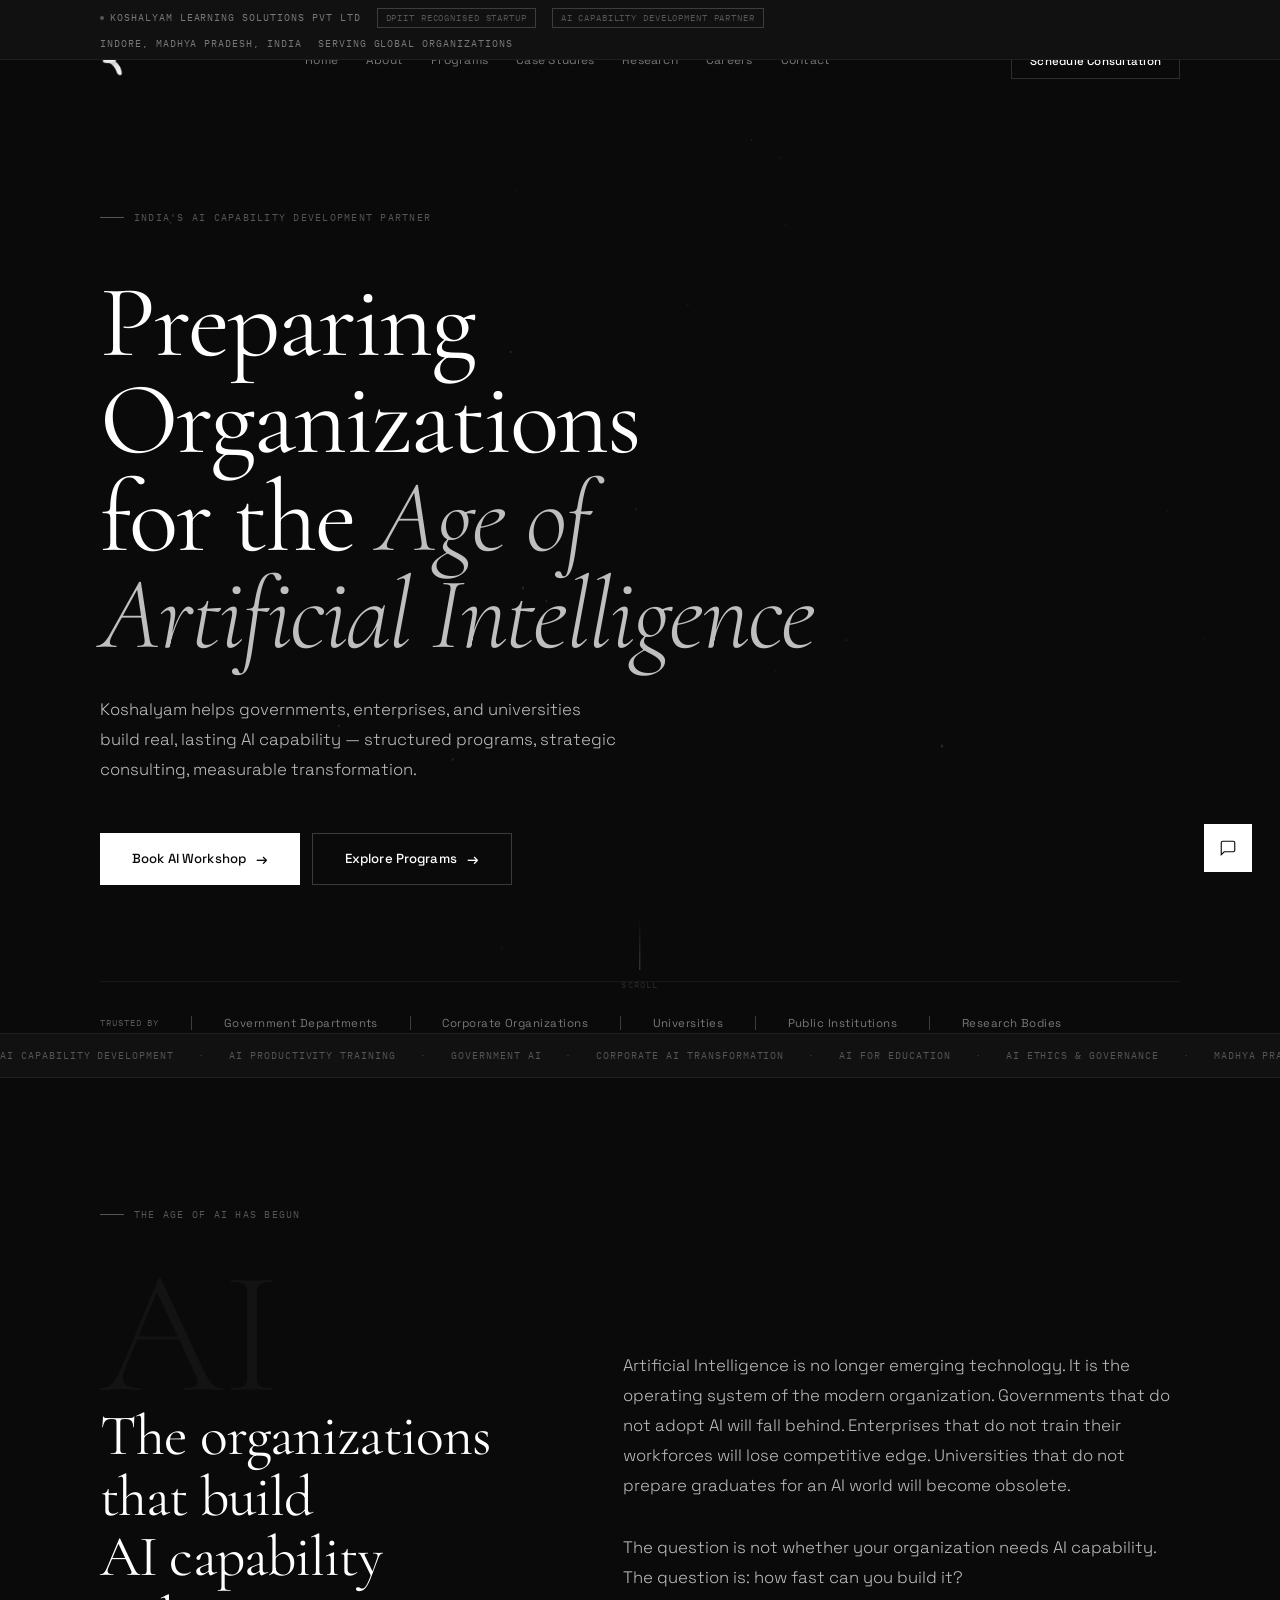
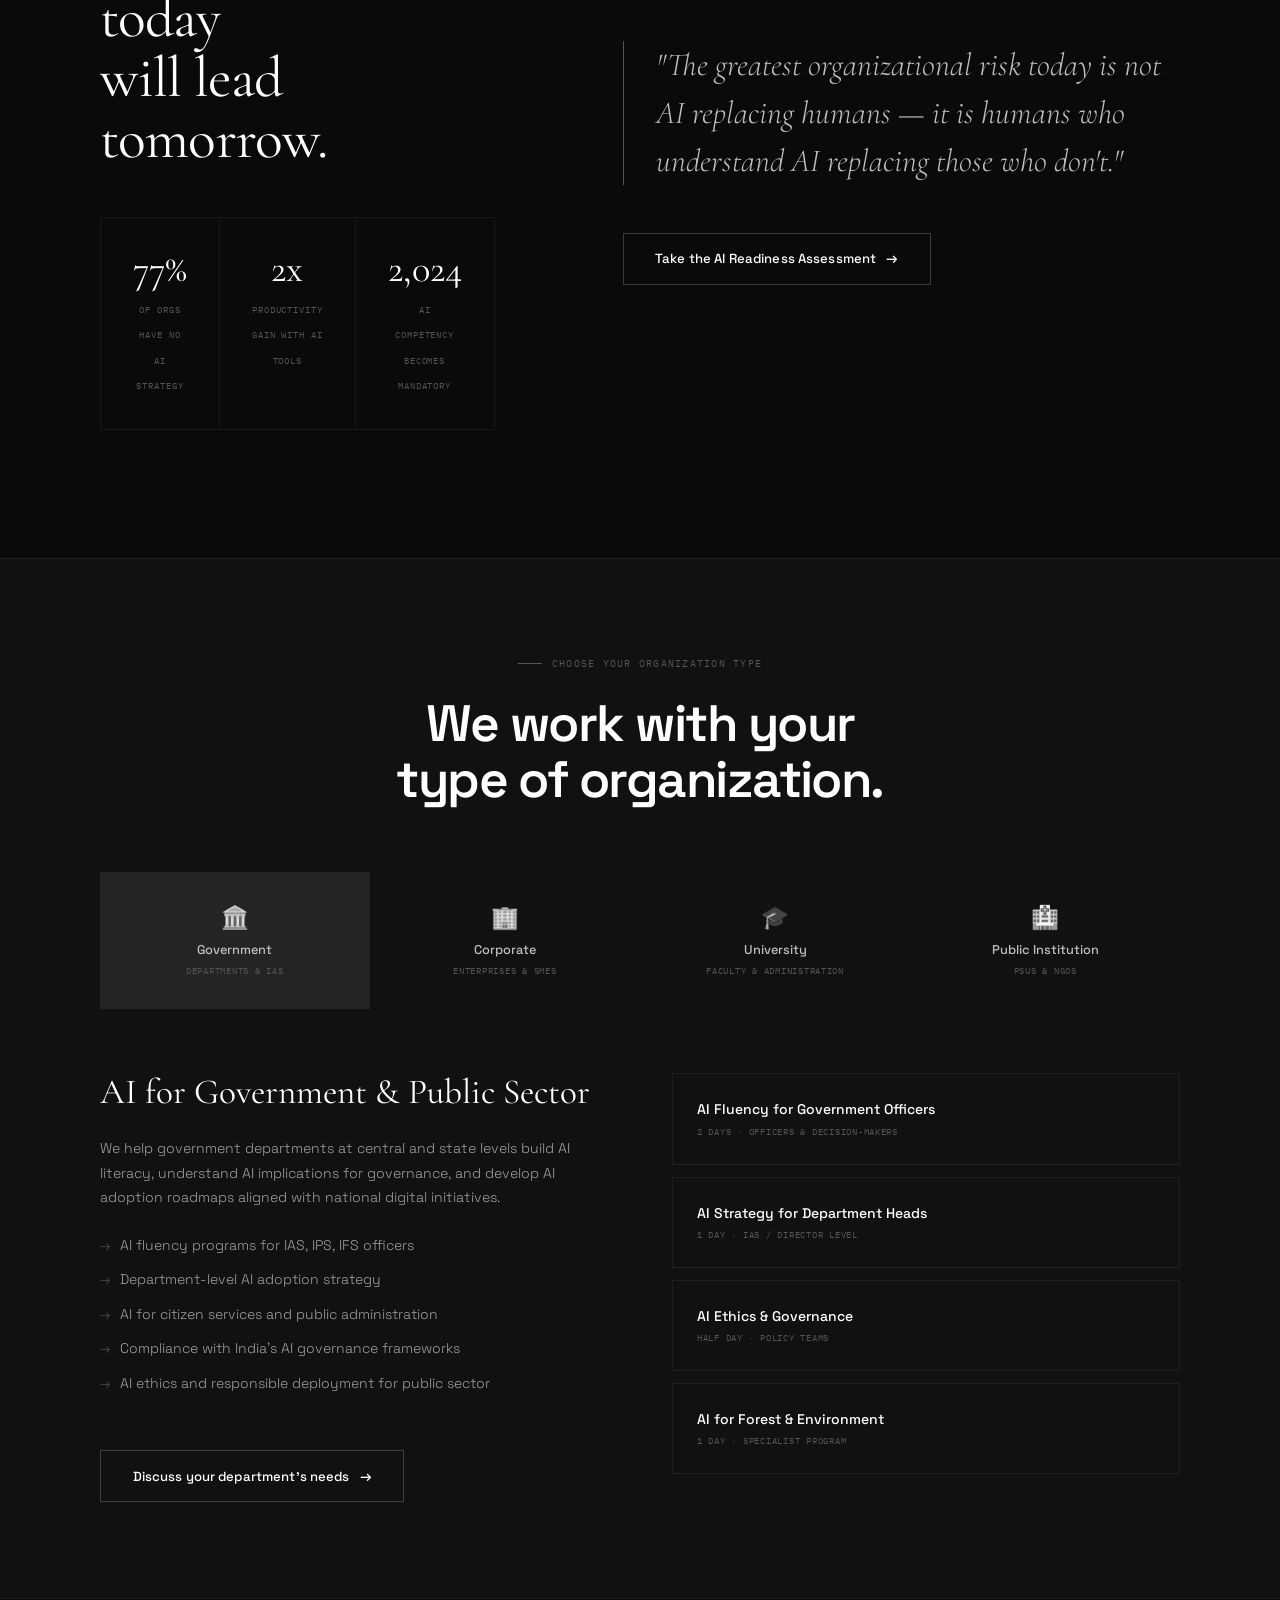
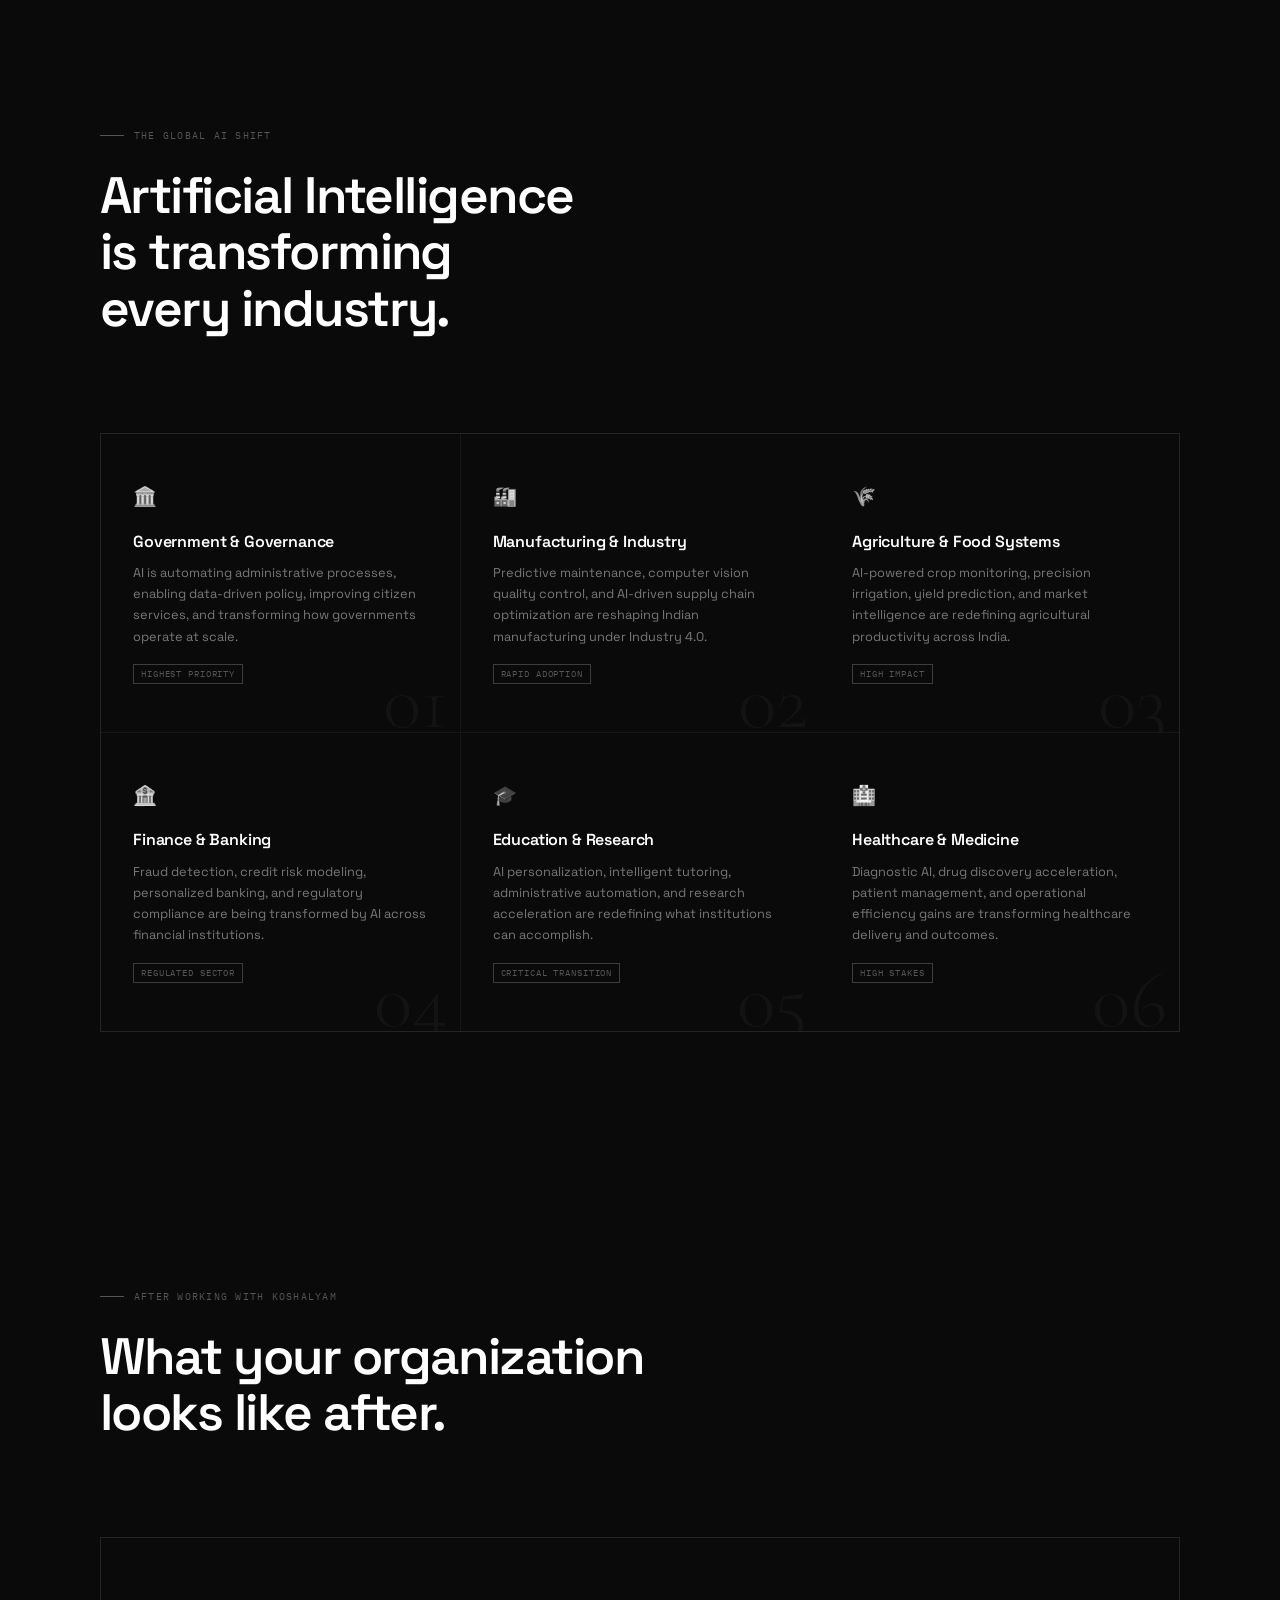
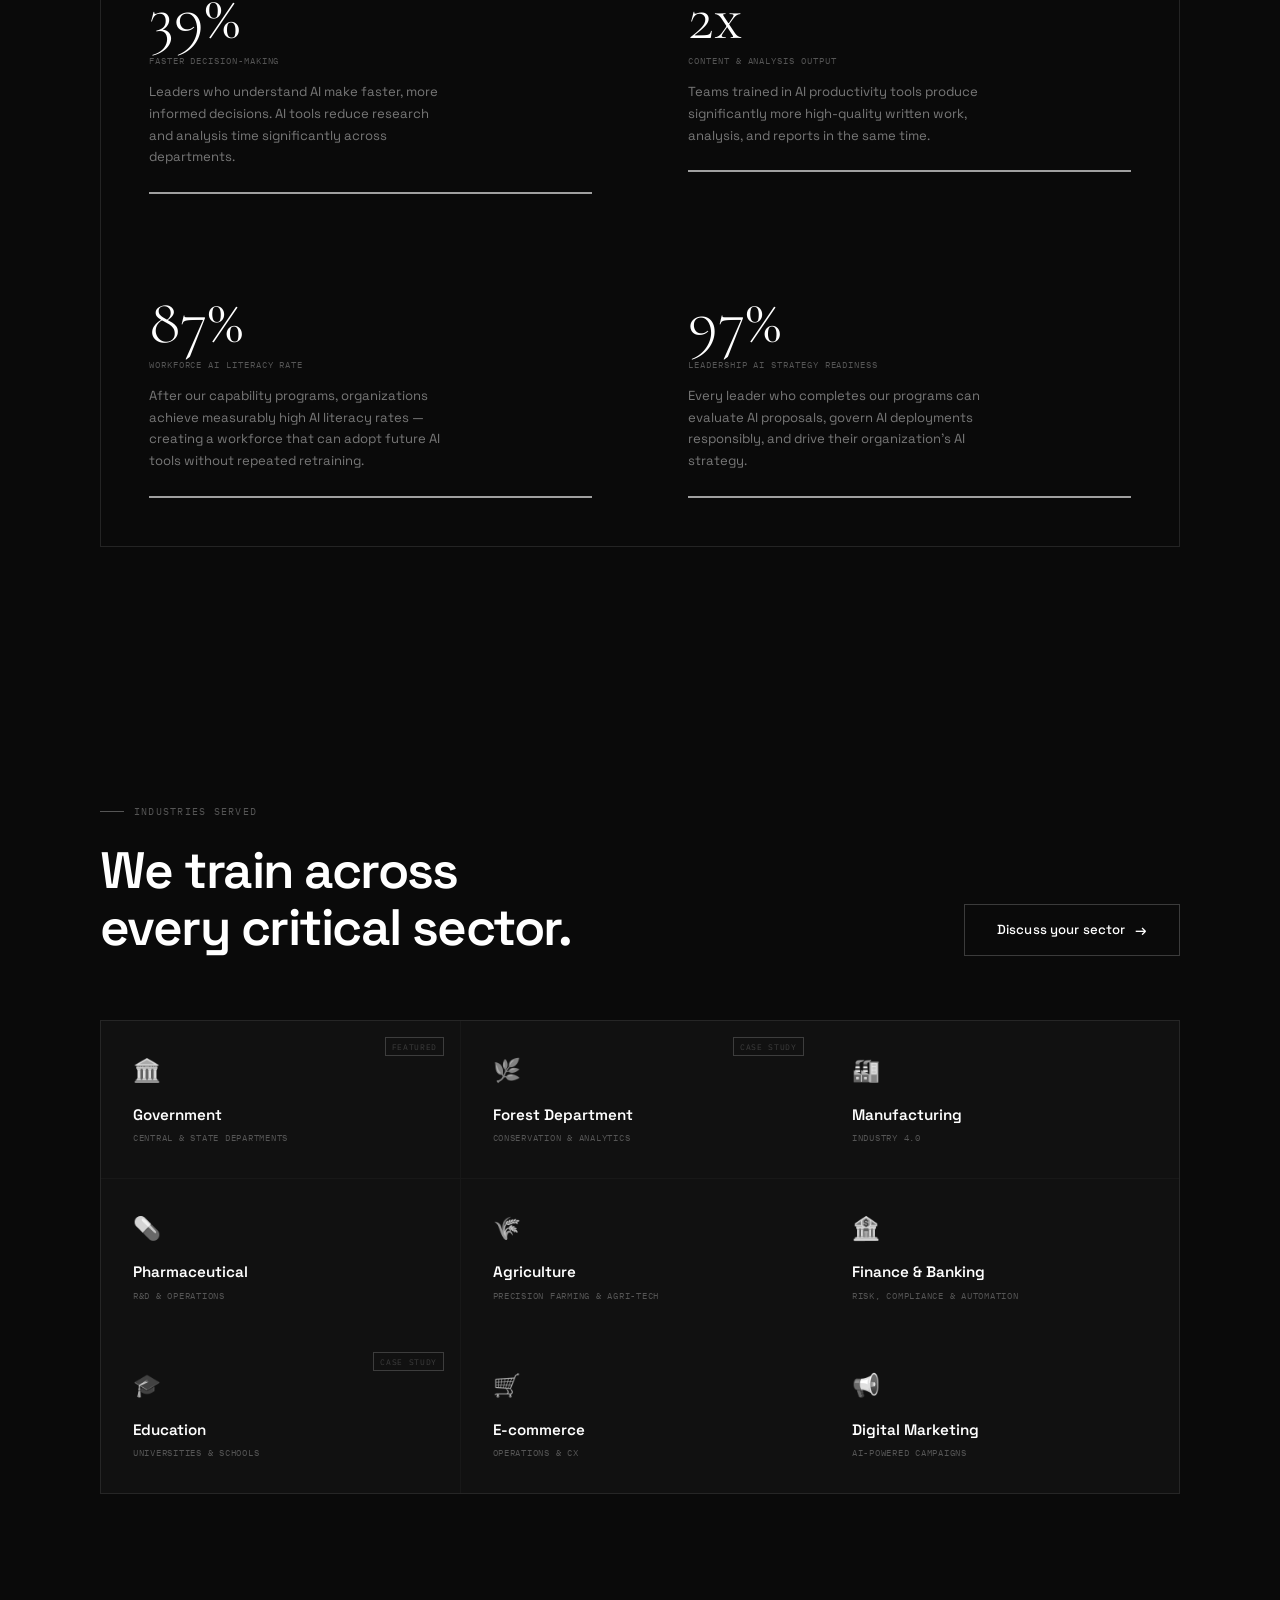
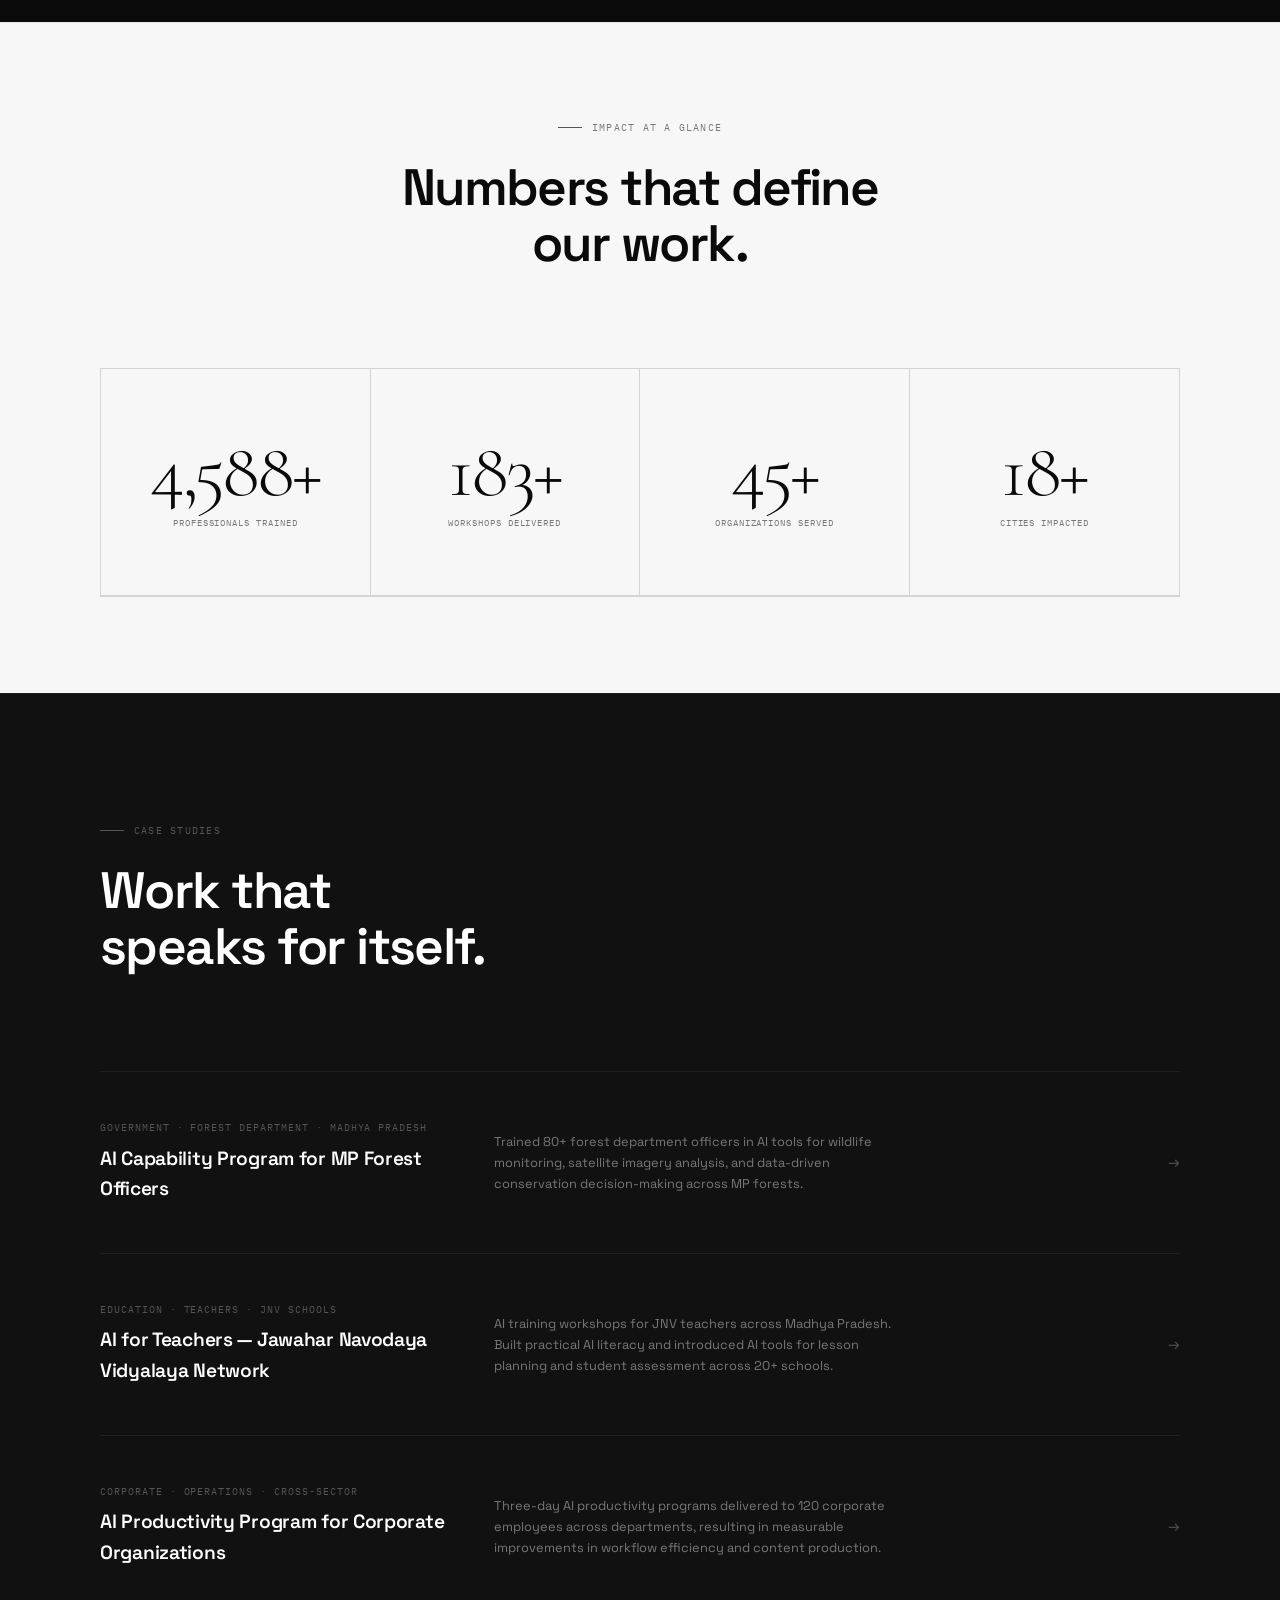
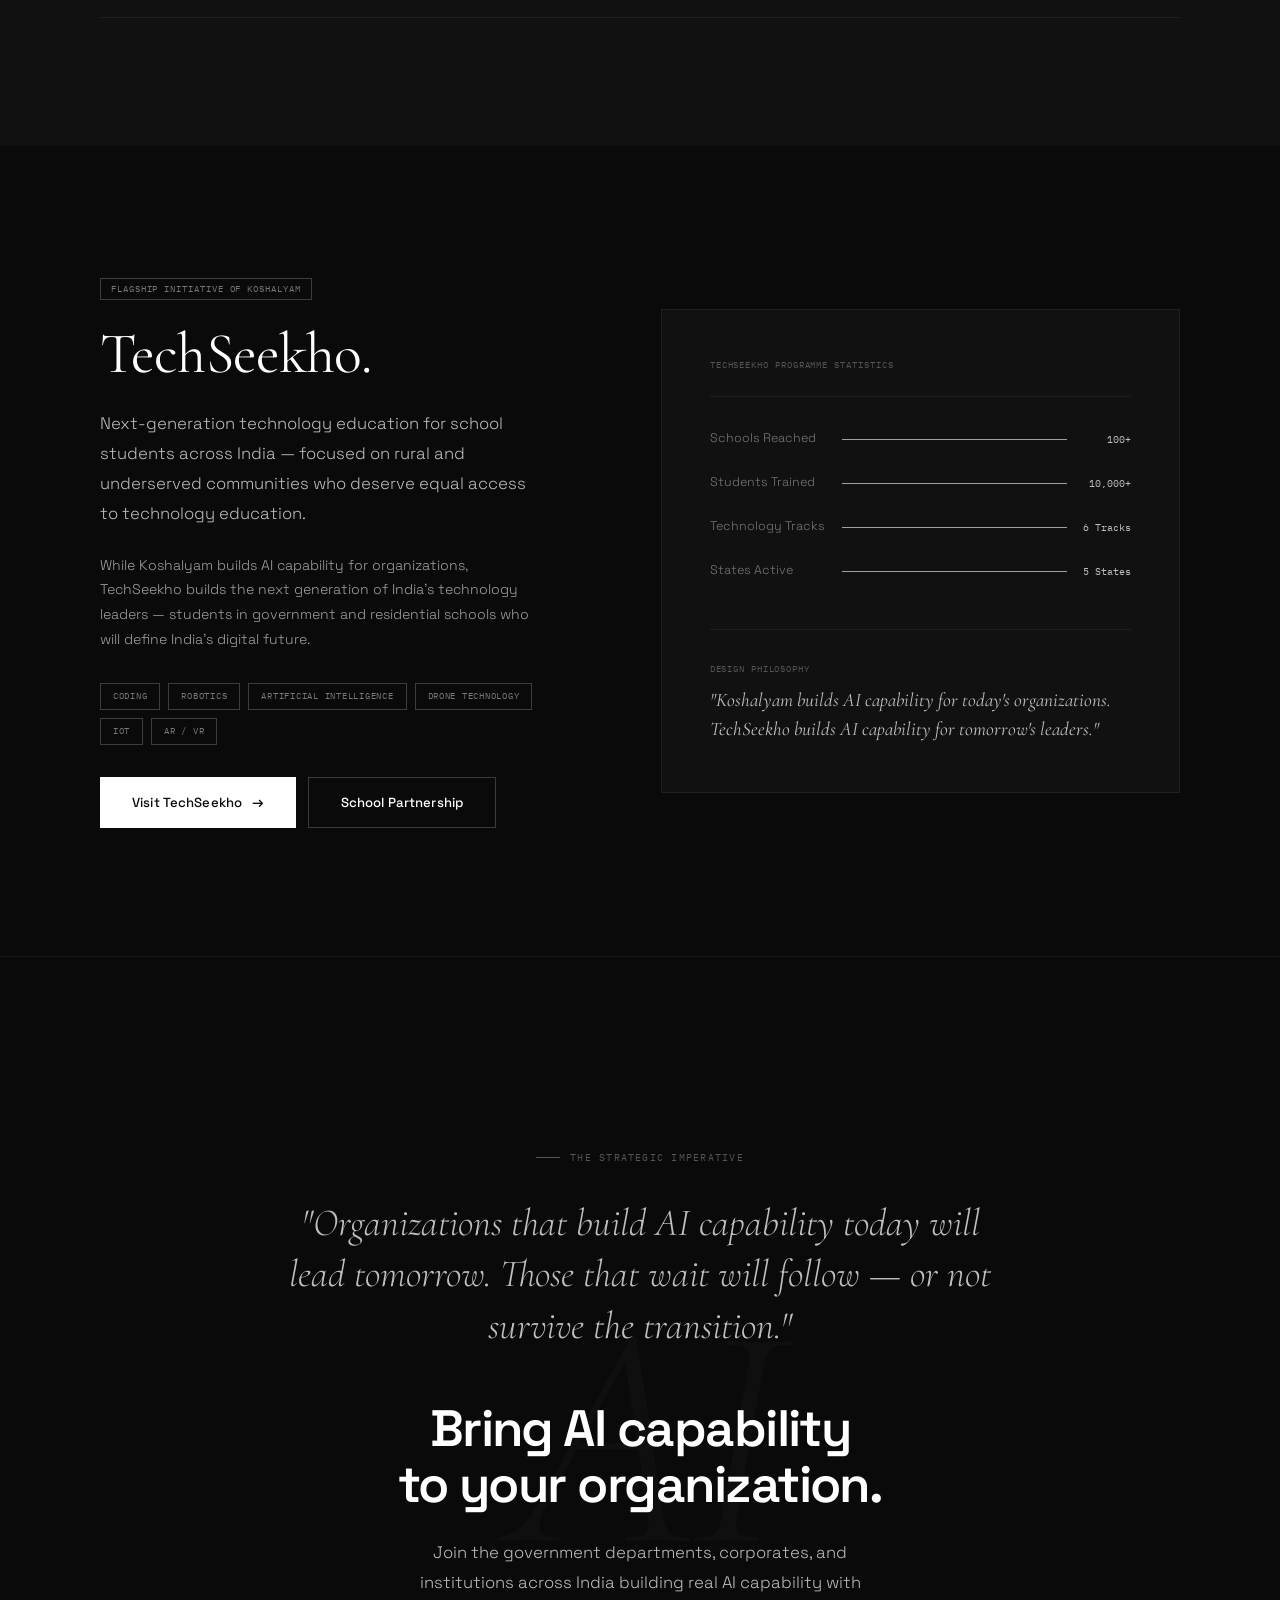
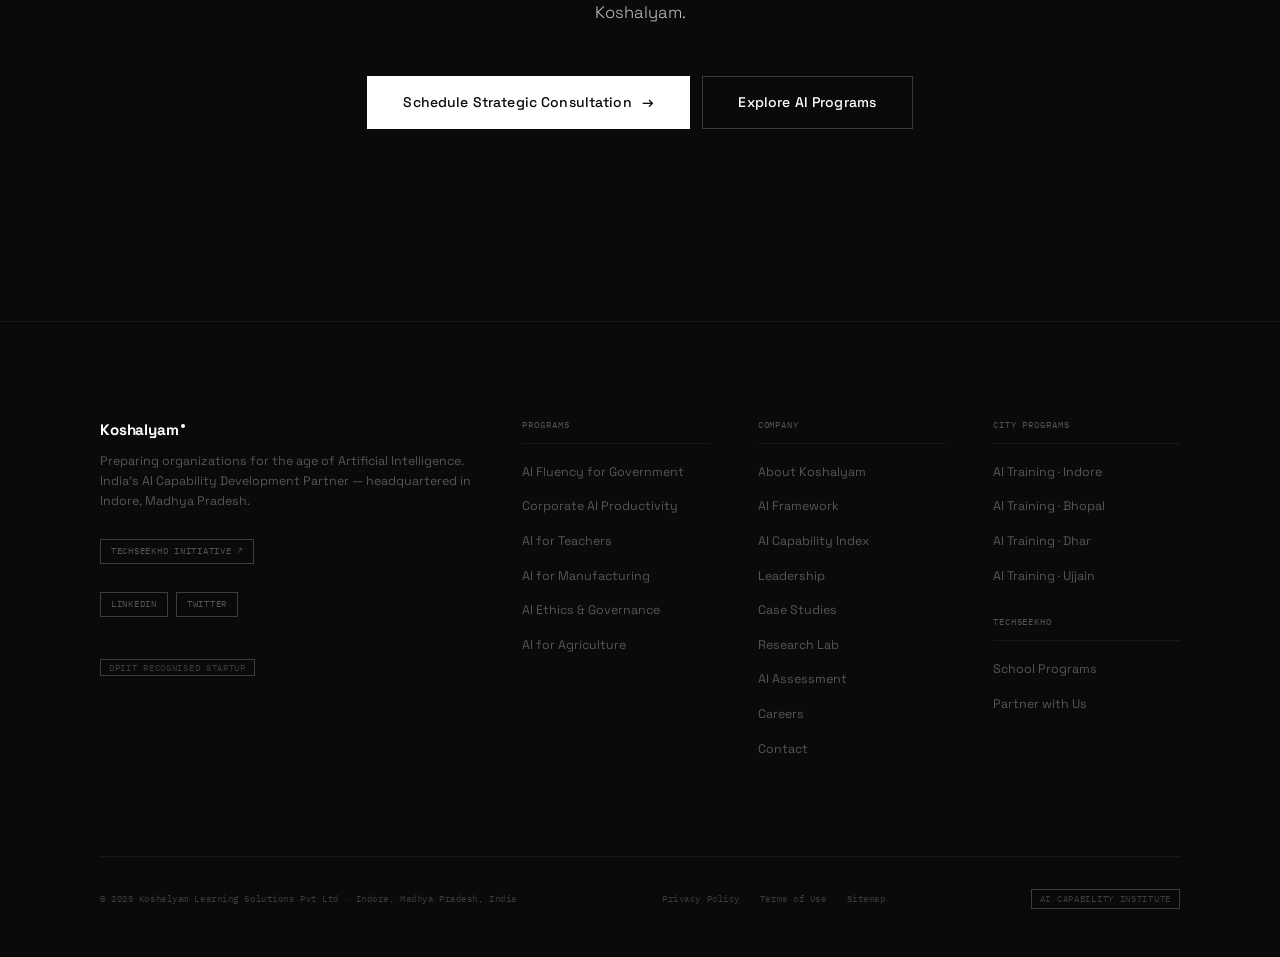
==== commit a02f1df5: "social links" ====
--- a/index.html
+++ b/index.html
@@ -412,8 +412,8 @@
         <p class="footer-tagline">Preparing organizations for the age of Artificial Intelligence. India's AI Capability Development Partner — headquartered in Indore, Madhya Pradesh.</p>
         <a href="https://techseekho.com" target="_blank" rel="noopener" class="footer-ts-link">TechSeekho Initiative ↗</a>
         <div style="display:flex;gap:8px;flex-wrap:wrap;margin-top:12px">
-          <a href="#" class="footer-ts-link">LinkedIn</a>
-          <a href="#" class="footer-ts-link">Twitter</a>
+          <a href="https://www.linkedin.com/company/koshalyam" class="footer-ts-link">LinkedIn</a>
+          <a href="https://x.com/Koshalyam_" class="footer-ts-link">Twitter</a>
         </div>
         <div style="margin-top:20px"><span class="footer-dpiit">DPIIT Recognised Startup</span></div>
       </div>
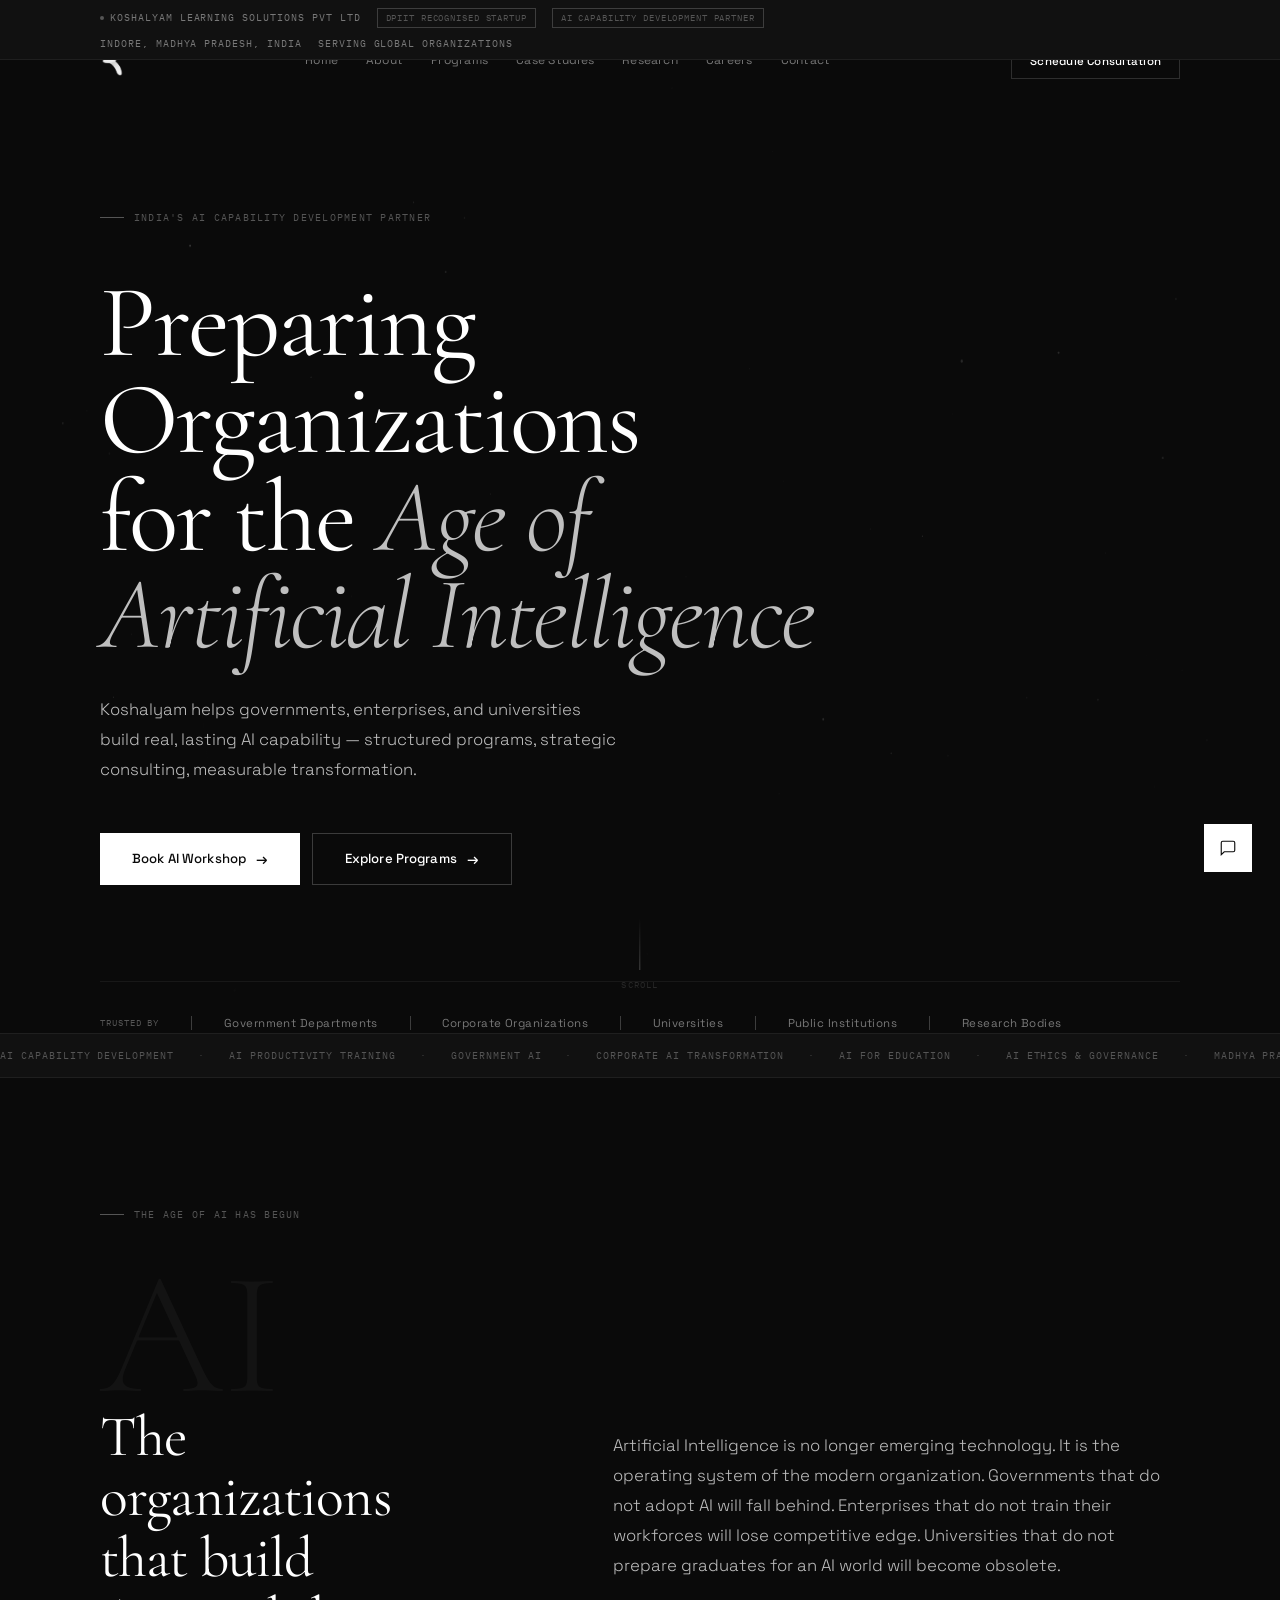
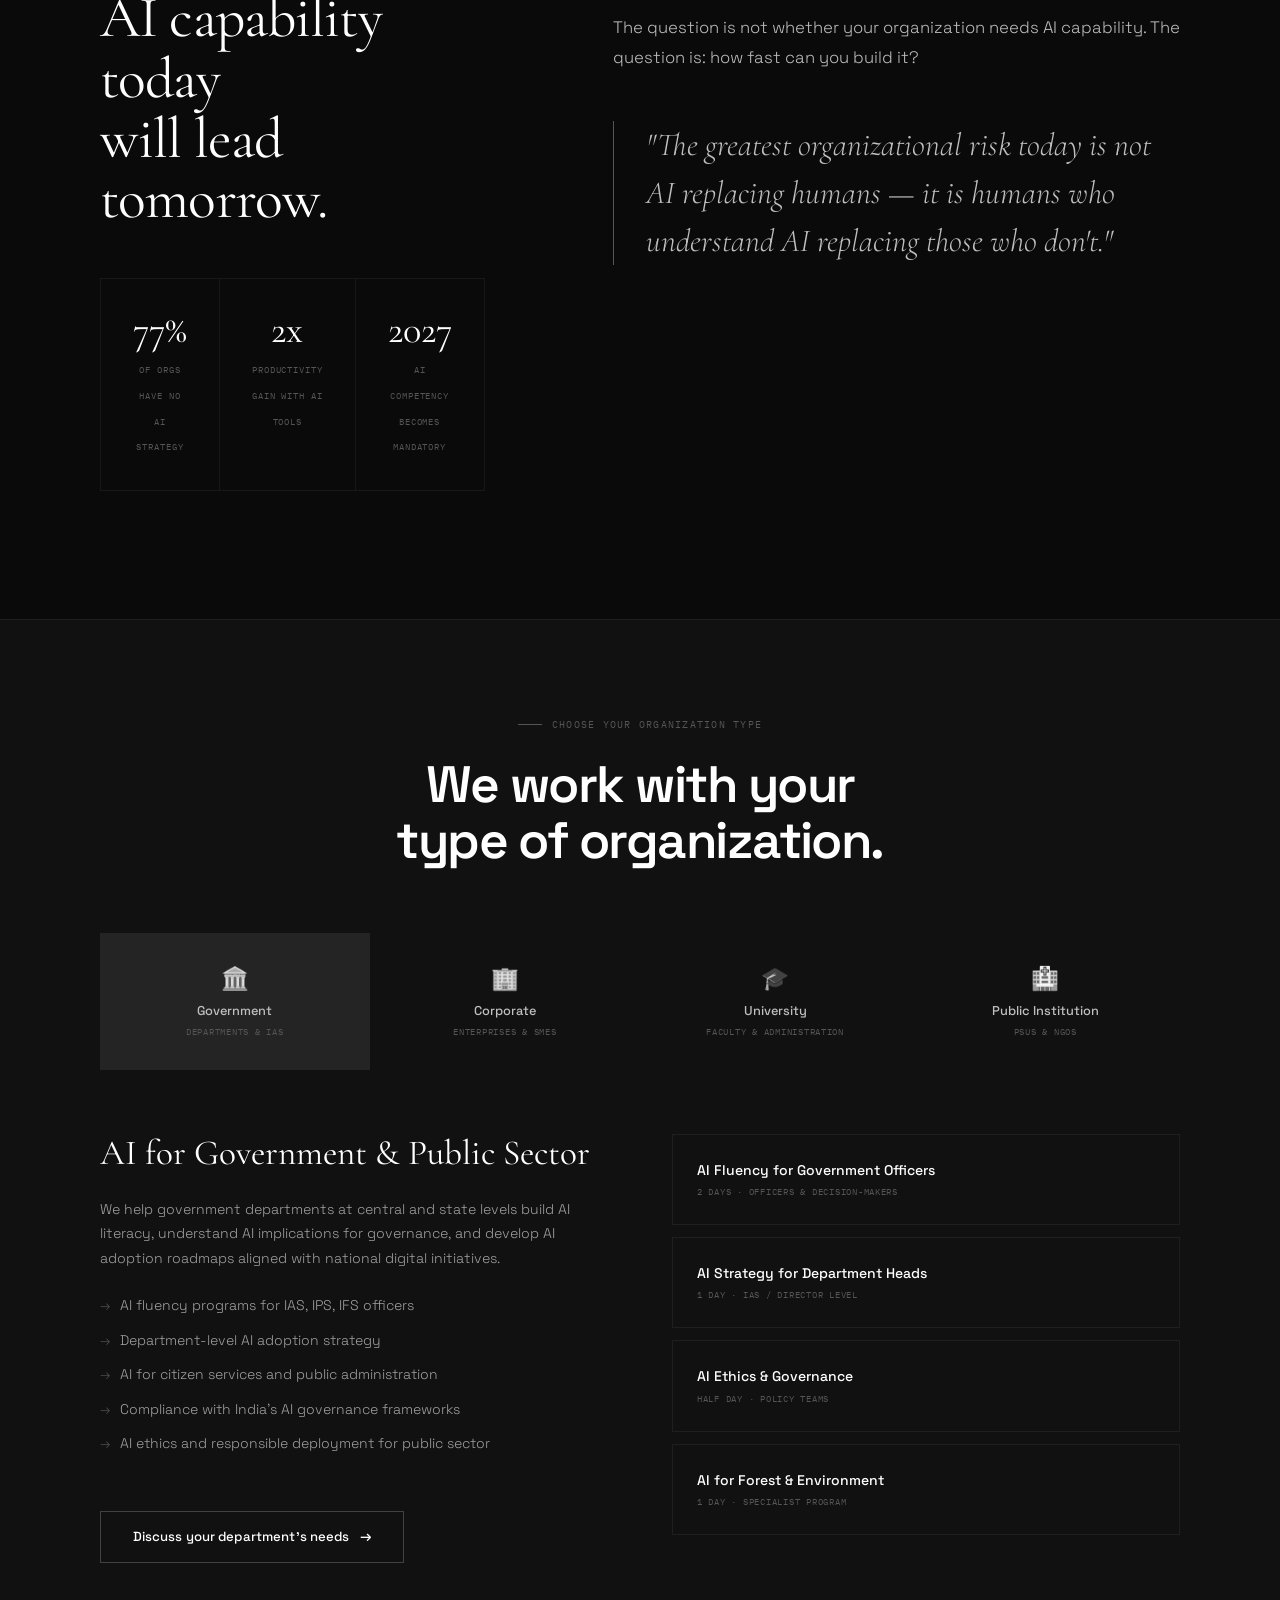
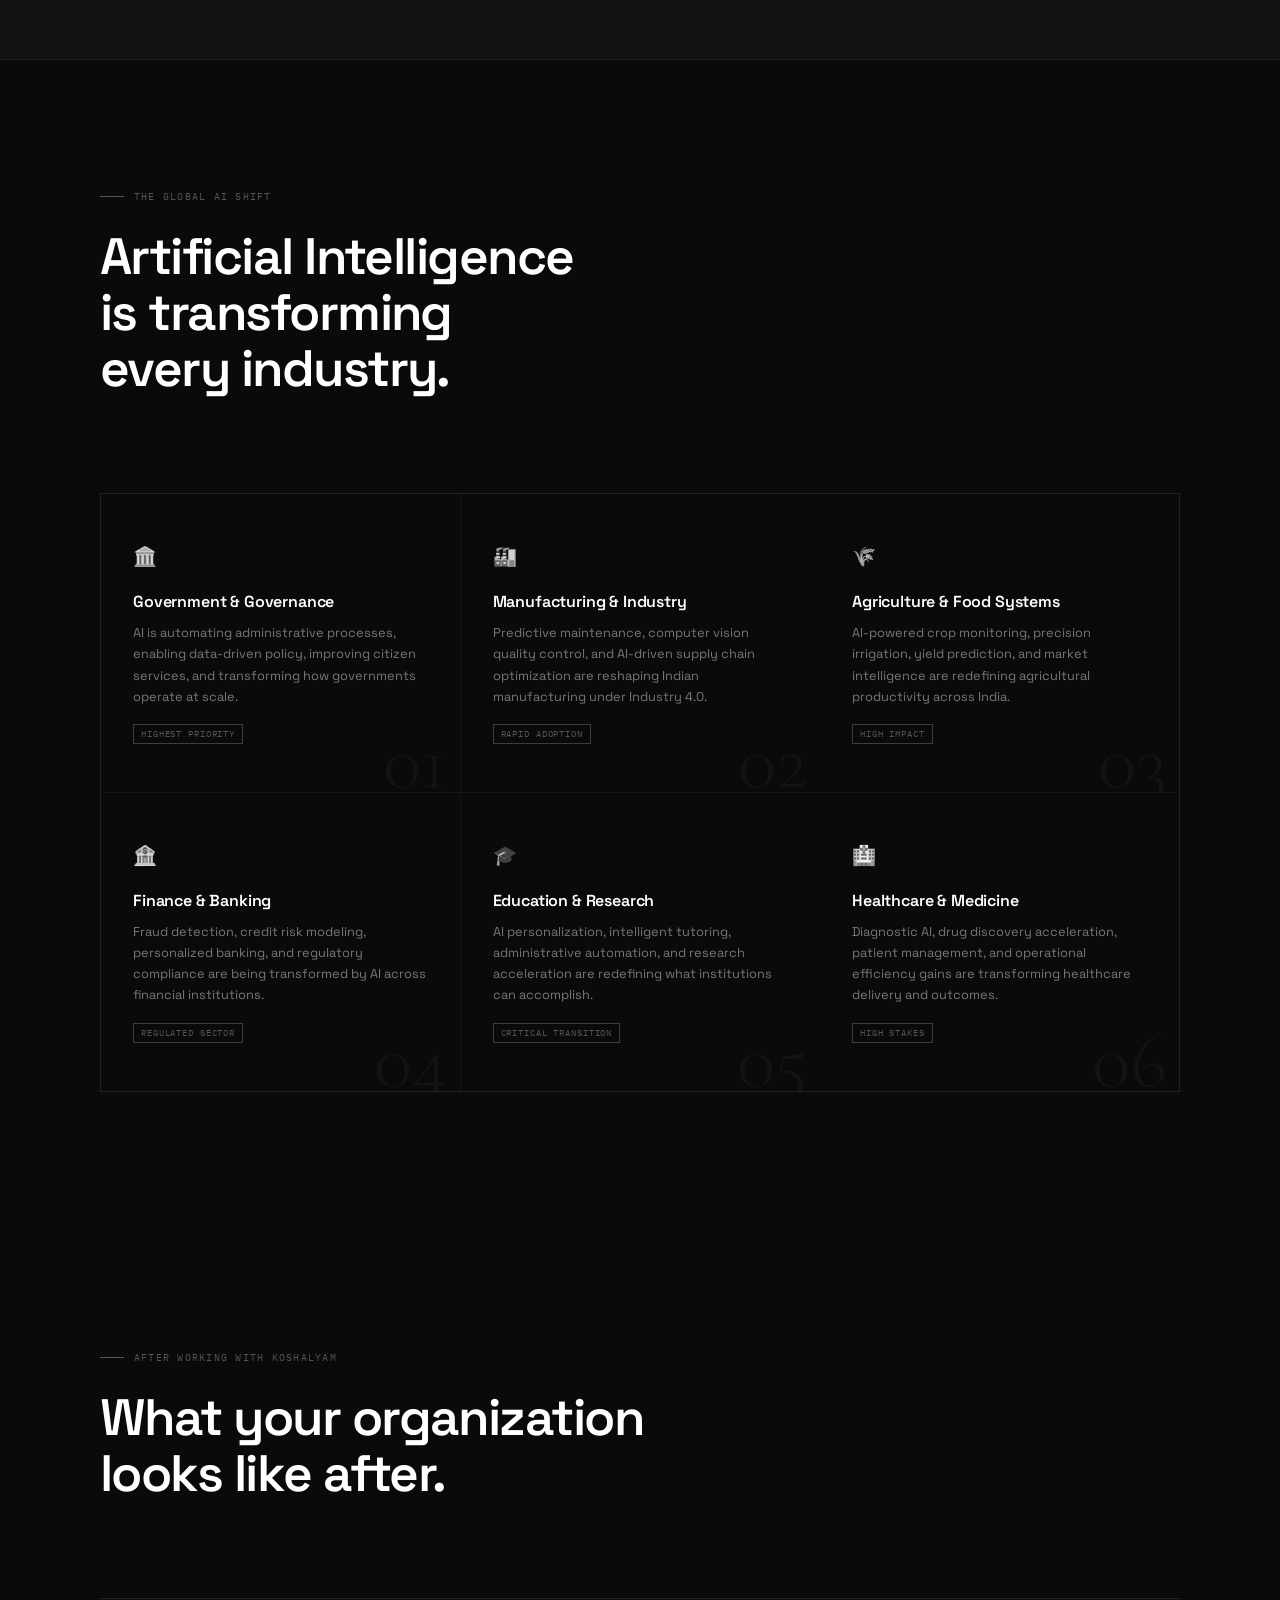
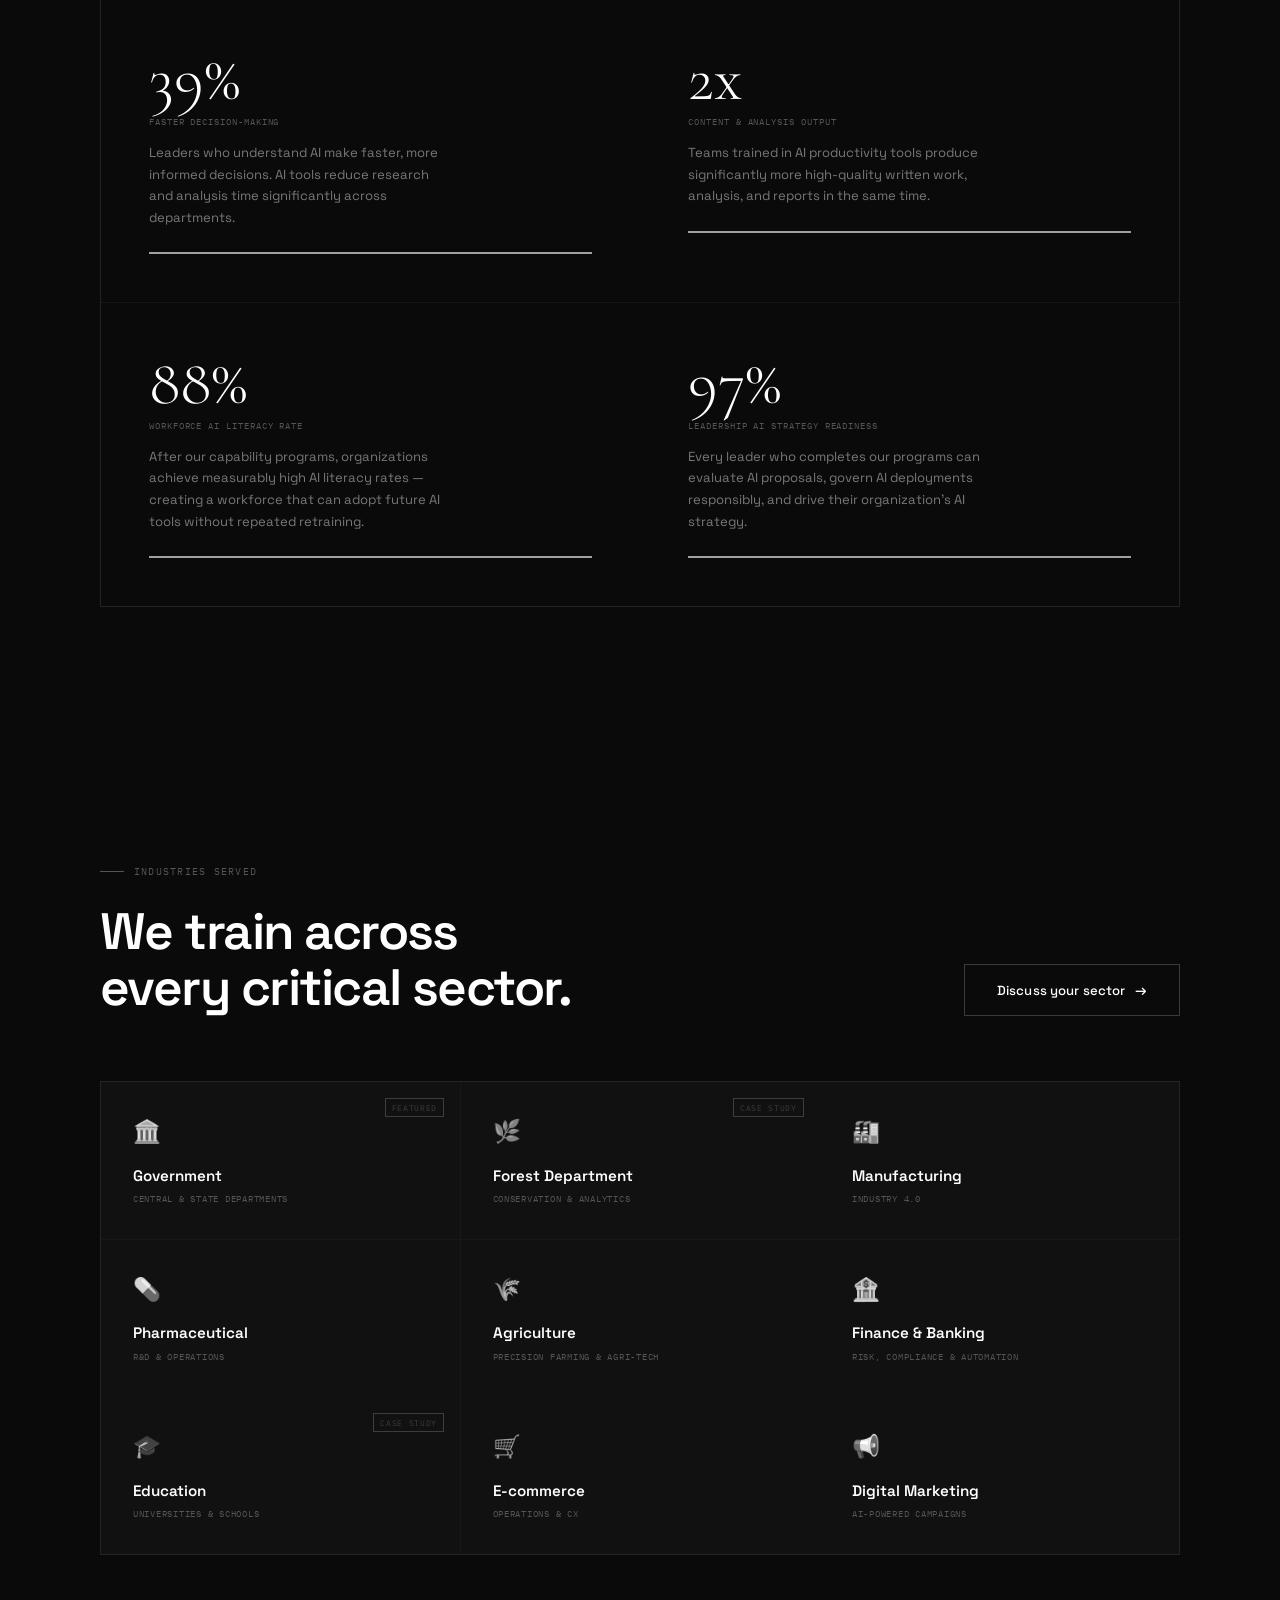
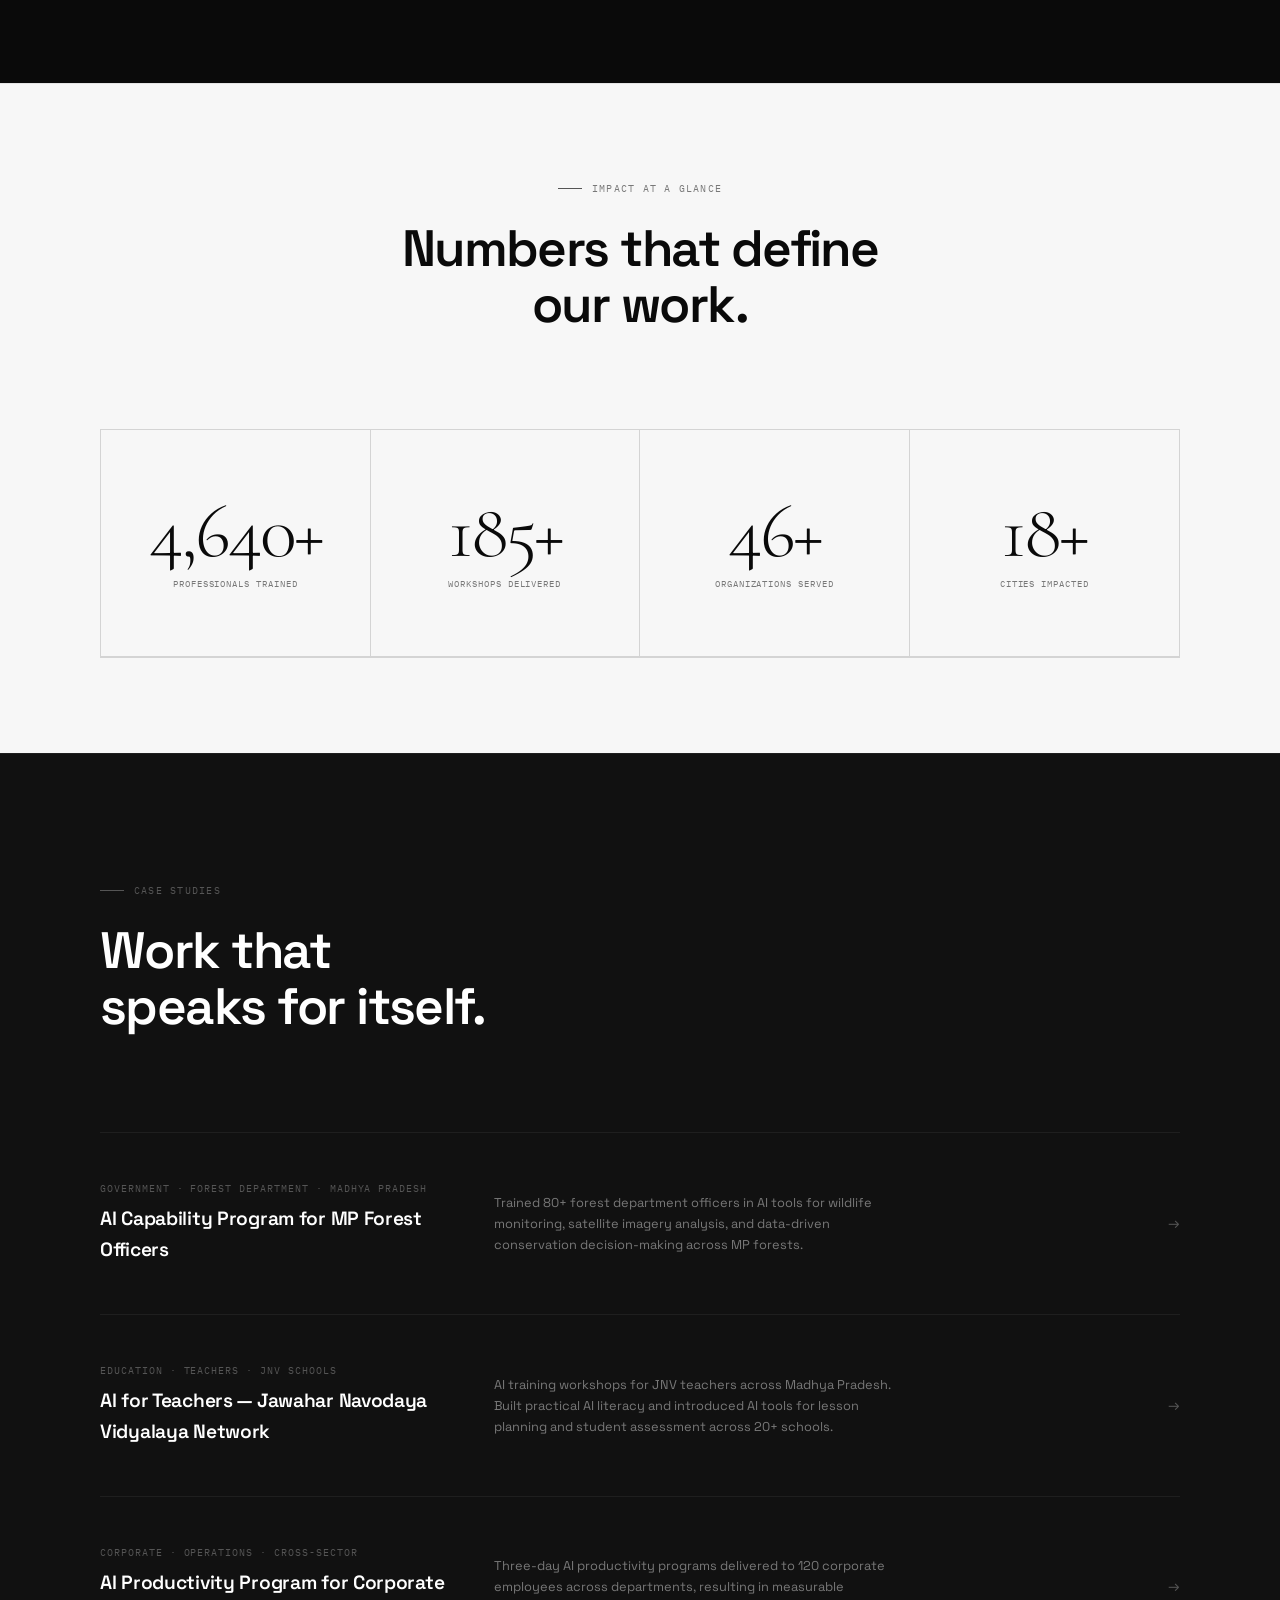
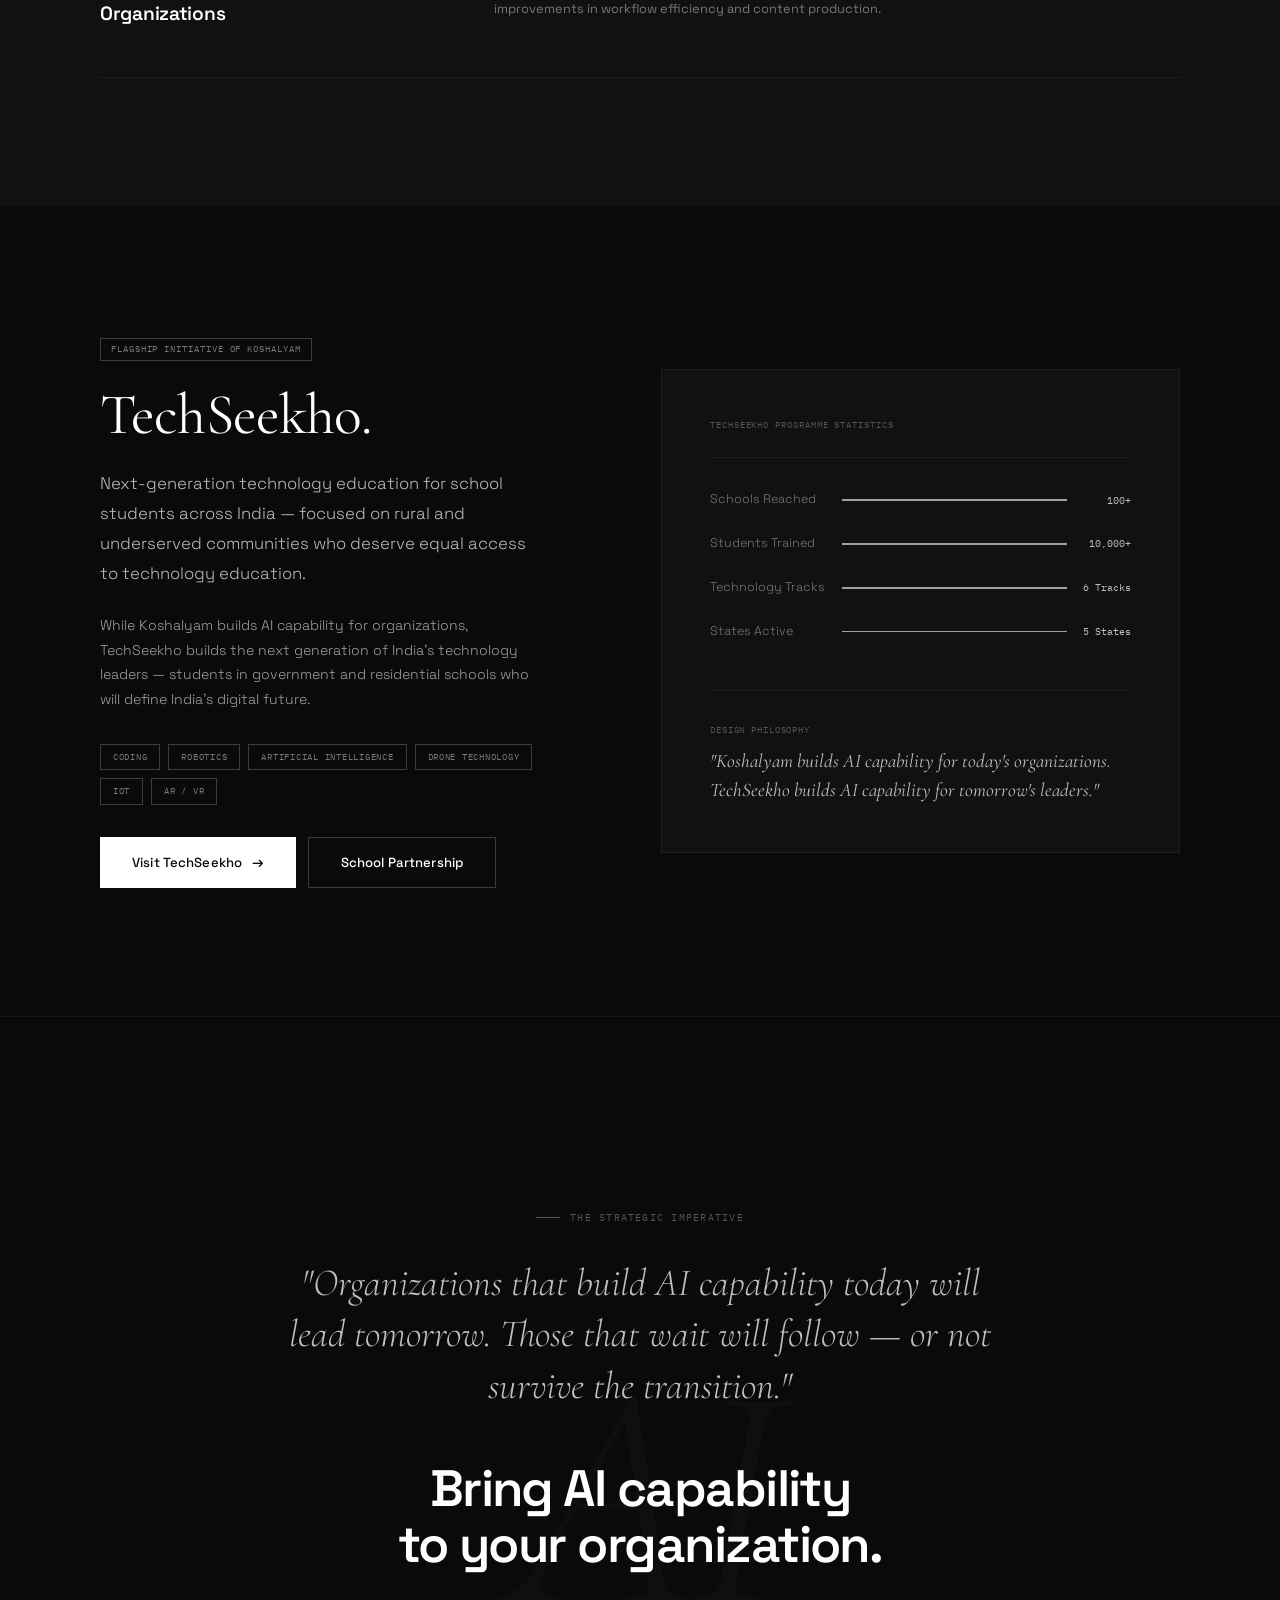
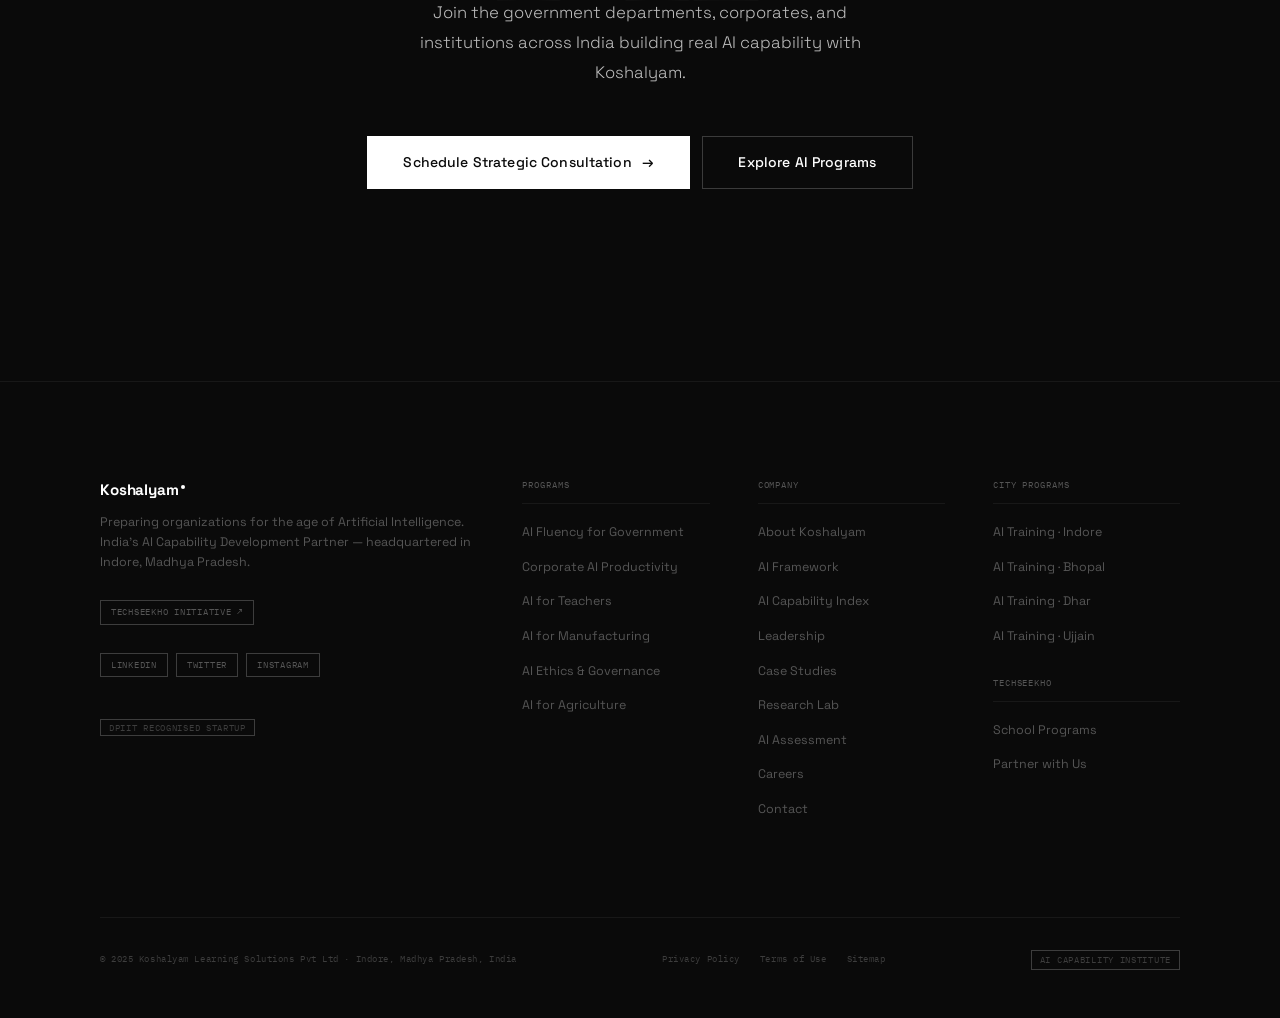
==== commit 29765c68: "Fix contact links and minor UI" ====
--- a/index.html
+++ b/index.html
@@ -67,8 +67,8 @@
     </h1>
     <p class="t-body-lg hero-p">Koshalyam helps governments, enterprises, and universities build real, lasting AI capability — structured programs, strategic consulting, measurable transformation.</p>
     <div class="hero-btns">
-      <a href="#contact" class="btn btn-k">Book AI Workshop <span class="btn-arr">→</span></a>
-      <a href="#programs" class="btn btn-ghost">Explore Programs <span class="btn-arr">→</span></a>
+      <a href="contact.html" class="btn btn-k">Book AI Workshop <span class="btn-arr">→</span></a>
+      <a href="programs.html" class="btn btn-ghost">Explore Programs <span class="btn-arr">→</span></a>
     </div>
     <div class="hero-trust">
       <div class="trust-items">
@@ -119,7 +119,7 @@
             <span class="vision-stat-l">productivity gain with AI tools</span>
           </div>
           <div class="vision-stat">
-            <span class="vision-stat-n" data-target="2027" data-suffix="">2027</span>
+            <span class="vision-stat-n">2027</span>
             <span class="vision-stat-l">AI competency becomes mandatory</span>
           </div>
         </div>
@@ -128,7 +128,7 @@
         <p class="t-body-lg" style="margin-bottom:var(--s4)">Artificial Intelligence is no longer emerging technology. It is the operating system of the modern organization. Governments that do not adopt AI will fall behind. Enterprises that do not train their workforces will lose competitive edge. Universities that do not prepare graduates for an AI world will become obsolete.</p>
         <p class="t-body-lg" style="margin-bottom:var(--s5)">The question is not whether your organization needs AI capability. The question is: how fast can you build it?</p>
         <blockquote class="vision-quote">"The greatest organizational risk today is not AI replacing humans — it is humans who understand AI replacing those who don't."</blockquote>
-        <div style="margin-top:var(--s5)"><a href="#readiness" class="btn btn-ghost">Take the AI Readiness Assessment <span class="btn-arr">→</span></a></div>
+        <!-- <div style="margin-top:var(--s5)"><a href="ai-assessment.html" class="btn btn-ghost">Take the AI Readiness Assessment <span class="btn-arr">→</span></a></div> -->
       </div>
     </div>
   </div>
@@ -140,22 +140,22 @@
       <h2 class="t-section" style="color:var(--white);margin-top:var(--s3)">We work with your<br>type of organization.</h2>
     </div>
     <div class="client-tabs r">
-      <button class="c-tab active" onclick="showClient(0,this)">
+      <button class="c-tab active">
         <span class="c-tab-icon">🏛️</span>
         <span class="c-tab-name">Government</span>
         <span class="c-tab-sub">Departments & IAS</span>
       </button>
-      <button class="c-tab" onclick="showClient(1,this)">
+      <button class="c-tab">
         <span class="c-tab-icon">🏢</span>
         <span class="c-tab-name">Corporate</span>
         <span class="c-tab-sub">Enterprises & SMEs</span>
       </button>
-      <button class="c-tab" onclick="showClient(2,this)">
+      <button class="c-tab">
         <span class="c-tab-icon">🎓</span>
         <span class="c-tab-name">University</span>
         <span class="c-tab-sub">Faculty & Administration</span>
       </button>
-      <button class="c-tab" onclick="showClient(3,this)">
+      <button class="c-tab">
         <span class="c-tab-icon">🏥</span>
         <span class="c-tab-name">Public Institution</span>
         <span class="c-tab-sub">PSUs & NGOs</span>
@@ -174,7 +174,7 @@
             <li>Compliance with India's AI governance frameworks</li>
             <li>AI ethics and responsible deployment for public sector</li>
           </ul>
-          <a href="#contact" class="btn btn-ghost" style="margin-top:var(--s3)">Discuss your department's needs <span class="btn-arr">→</span></a>
+          <a href="contact.html" class="btn btn-ghost" style="margin-top:var(--s3)">Discuss your department's needs <span class="btn-arr">→</span></a>
         </div>
         <div class="c-panel-right">
           <div class="c-prog-item"><div class="c-prog-name">AI Fluency for Government Officers</div><div class="c-prog-meta">2 Days · Officers & Decision-Makers</div></div>
@@ -195,7 +195,7 @@
             <li>AI workflow automation implementation</li>
             <li>AI change management and culture building</li>
           </ul>
-          <a href="#contact" class="btn btn-ghost" style="margin-top:var(--s3)">Get a corporate proposal <span class="btn-arr">→</span></a>
+          <a href="contact.html" class="btn btn-ghost" style="margin-top:var(--s3)">Get a corporate proposal <span class="btn-arr">→</span></a>
         </div>
         <div class="c-panel-right">
           <div class="c-prog-item"><div class="c-prog-name">AI Productivity for Corporate Teams</div><div class="c-prog-meta">1-3 Days · All Departments</div></div>
@@ -216,7 +216,7 @@
             <li>University AI adoption strategy</li>
             <li>AI lab setup and innovation framework</li>
           </ul>
-          <a href="#contact" class="btn btn-ghost" style="margin-top:var(--s3)">Partner with Koshalyam <span class="btn-arr">→</span></a>
+          <a href="contact.html" class="btn btn-ghost" style="margin-top:var(--s3)">Partner with Koshalyam <span class="btn-arr">→</span></a>
         </div>
         <div class="c-panel-right">
           <div class="c-prog-item"><div class="c-prog-name">AI for Faculty & Educators</div><div class="c-prog-meta">1 Day · Teaching Staff</div></div>
@@ -237,7 +237,7 @@
             <li>AI governance and compliance frameworks</li>
             <li>AI for impact reporting and monitoring</li>
           </ul>
-          <a href="#contact" class="btn btn-ghost" style="margin-top:var(--s3)">Design your program <span class="btn-arr">→</span></a>
+          <a href="contact.html" class="btn btn-ghost" style="margin-top:var(--s3)">Design your program <span class="btn-arr">→</span></a>
         </div>
         <div class="c-panel-right">
           <div class="c-prog-item"><div class="c-prog-name">AI Literacy for PSU Workforce</div><div class="c-prog-meta">1-2 Days · All Staff</div></div>
@@ -306,7 +306,7 @@
         <span class="t-label">Industries Served</span>
         <h2 class="t-section" style="color:var(--white);margin-top:var(--s3)">We train across<br>every critical sector.</h2>
       </div>
-      <a href="#contact" class="btn btn-ghost">Discuss your sector <span class="btn-arr">→</span></a>
+      <a href="contact.html" class="btn btn-ghost">Discuss your sector <span class="btn-arr">→</span></a>
     </div>
     <div class="ind-grid r">
       <div class="ind-cell"><span class="ind-icon">🏛️</span><div class="ind-name">Government</div><div class="ind-detail">Central & State Departments</div><span class="ind-tag">Featured</span><span class="ind-arrow">→</span></div>
@@ -344,9 +344,9 @@
       </div>
     </div>
     <div class="case-list r">
-      <a href="#contact" class="case-row" style="text-decoration:none"><div><div class="case-sector">Government · Forest Department · Madhya Pradesh</div><div class="case-title">AI Capability Program for MP Forest Officers</div></div><p class="case-summary">Trained 80+ forest department officers in AI tools for wildlife monitoring, satellite imagery analysis, and data-driven conservation decision-making across MP forests.</p><div class="case-arr">→</div></a>
-      <a href="#contact" class="case-row" style="text-decoration:none"><div><div class="case-sector">Education · Teachers · JNV Schools</div><div class="case-title">AI for Teachers — Jawahar Navodaya Vidyalaya Network</div></div><p class="case-summary">AI training workshops for JNV teachers across Madhya Pradesh. Built practical AI literacy and introduced AI tools for lesson planning and student assessment across 20+ schools.</p><div class="case-arr">→</div></a>
-      <a href="#contact" class="case-row" style="text-decoration:none"><div><div class="case-sector">Corporate · Operations · Cross-sector</div><div class="case-title">AI Productivity Program for Corporate Organizations</div></div><p class="case-summary">Three-day AI productivity programs delivered to 120 corporate employees across departments, resulting in measurable improvements in workflow efficiency and content production.</p><div class="case-arr">→</div></a>
+      <a href="contact.html" class="case-row" style="text-decoration:none"><div><div class="case-sector">Government · Forest Department · Madhya Pradesh</div><div class="case-title">AI Capability Program for MP Forest Officers</div></div><p class="case-summary">Trained 80+ forest department officers in AI tools for wildlife monitoring, satellite imagery analysis, and data-driven conservation decision-making across MP forests.</p><div class="case-arr">→</div></a>
+      <a href="contact.html" class="case-row" style="text-decoration:none"><div><div class="case-sector">Education · Teachers · JNV Schools</div><div class="case-title">AI for Teachers — Jawahar Navodaya Vidyalaya Network</div></div><p class="case-summary">AI training workshops for JNV teachers across Madhya Pradesh. Built practical AI literacy and introduced AI tools for lesson planning and student assessment across 20+ schools.</p><div class="case-arr">→</div></a>
+      <a href="contact.html" class="case-row" style="text-decoration:none"><div><div class="case-sector">Corporate · Operations · Cross-sector</div><div class="case-title">AI Productivity Program for Corporate Organizations</div></div><p class="case-summary">Three-day AI productivity programs delivered to 120 corporate employees across departments, resulting in measurable improvements in workflow efficiency and content production.</p><div class="case-arr">→</div></a>
     </div>
   </div>
 </section>
@@ -368,7 +368,7 @@
         </div>
         <div style="display:flex;gap:12px;flex-wrap:wrap;margin-top:var(--s4)">
           <a href="https://techseekho.com" target="_blank" rel="noopener" class="btn btn-k">Visit TechSeekho <span class="btn-arr">→</span></a>
-          <a href="#contact" class="btn btn-ghost">School Partnership</a>
+          <a href="contact.html" class="btn btn-ghost">School Partnership</a>
         </div>
       </div>
       <div class="ts-panel r r-d2">
@@ -396,8 +396,8 @@
       <h2 class="t-section" style="color:var(--white);margin-bottom:var(--s3)">Bring AI capability<br>to your organization.</h2>
       <p class="t-body-lg" style="max-width:480px;margin:0 auto var(--s5)">Join the government departments, corporates, and institutions across India building real AI capability with Koshalyam.</p>
       <div class="cta-actions">
-        <a href="#contact" class="btn btn-k" style="padding:15px 36px;font-size:.875rem">Schedule Strategic Consultation <span class="btn-arr">→</span></a>
-        <a href="#programs" class="btn btn-ghost" style="padding:14.5px 35.5px;font-size:.875rem">Explore AI Programs</a>
+        <a href="contact.html" class="btn btn-k" style="padding:15px 36px;font-size:.875rem">Schedule Strategic Consultation <span class="btn-arr">→</span></a>
+        <a href="programs.html" class="btn btn-ghost" style="padding:14.5px 35.5px;font-size:.875rem">Explore AI Programs</a>
       </div>
     </div>
   </div>
@@ -414,6 +414,7 @@
         <div style="display:flex;gap:8px;flex-wrap:wrap;margin-top:12px">
           <a href="https://www.linkedin.com/company/koshalyam" class="footer-ts-link">LinkedIn</a>
           <a href="https://x.com/Koshalyam_" class="footer-ts-link">Twitter</a>
+          <a href="https://www.instagram.com/koshalyam.ai/" target="_blank" rel="noopener" class="footer-ts-link">Instagram</a>
         </div>
         <div style="margin-top:20px"><span class="footer-dpiit">DPIIT Recognised Startup</span></div>
       </div>
--- a/style.css
+++ b/style.css
@@ -91,7 +91,7 @@
 .div-line.light{background:rgba(0,0,0,0.08)}
 
 /* ── SCROLL REVEAL ── */
-.r{opacity:0;transform:translateY(18px);transition:opacity .75s cubic-bezier(.4,0,.2,1),transform .75s cubic-bezier(.4,0,.2,1)}
+.r{opacity:0;transform:translateY(18px);transition:opacity .75s cubic-bezier(.4,0,.2,1),transform .75s cubic-bezier(.4,0,.2,1);will-change:transform,opacity}
 .r.in{opacity:1;transform:none}
 .r-d1{transition-delay:.1s}.r-d2{transition-delay:.2s}.r-d3{transition-delay:.3s}.r-d4{transition-delay:.4s}
 
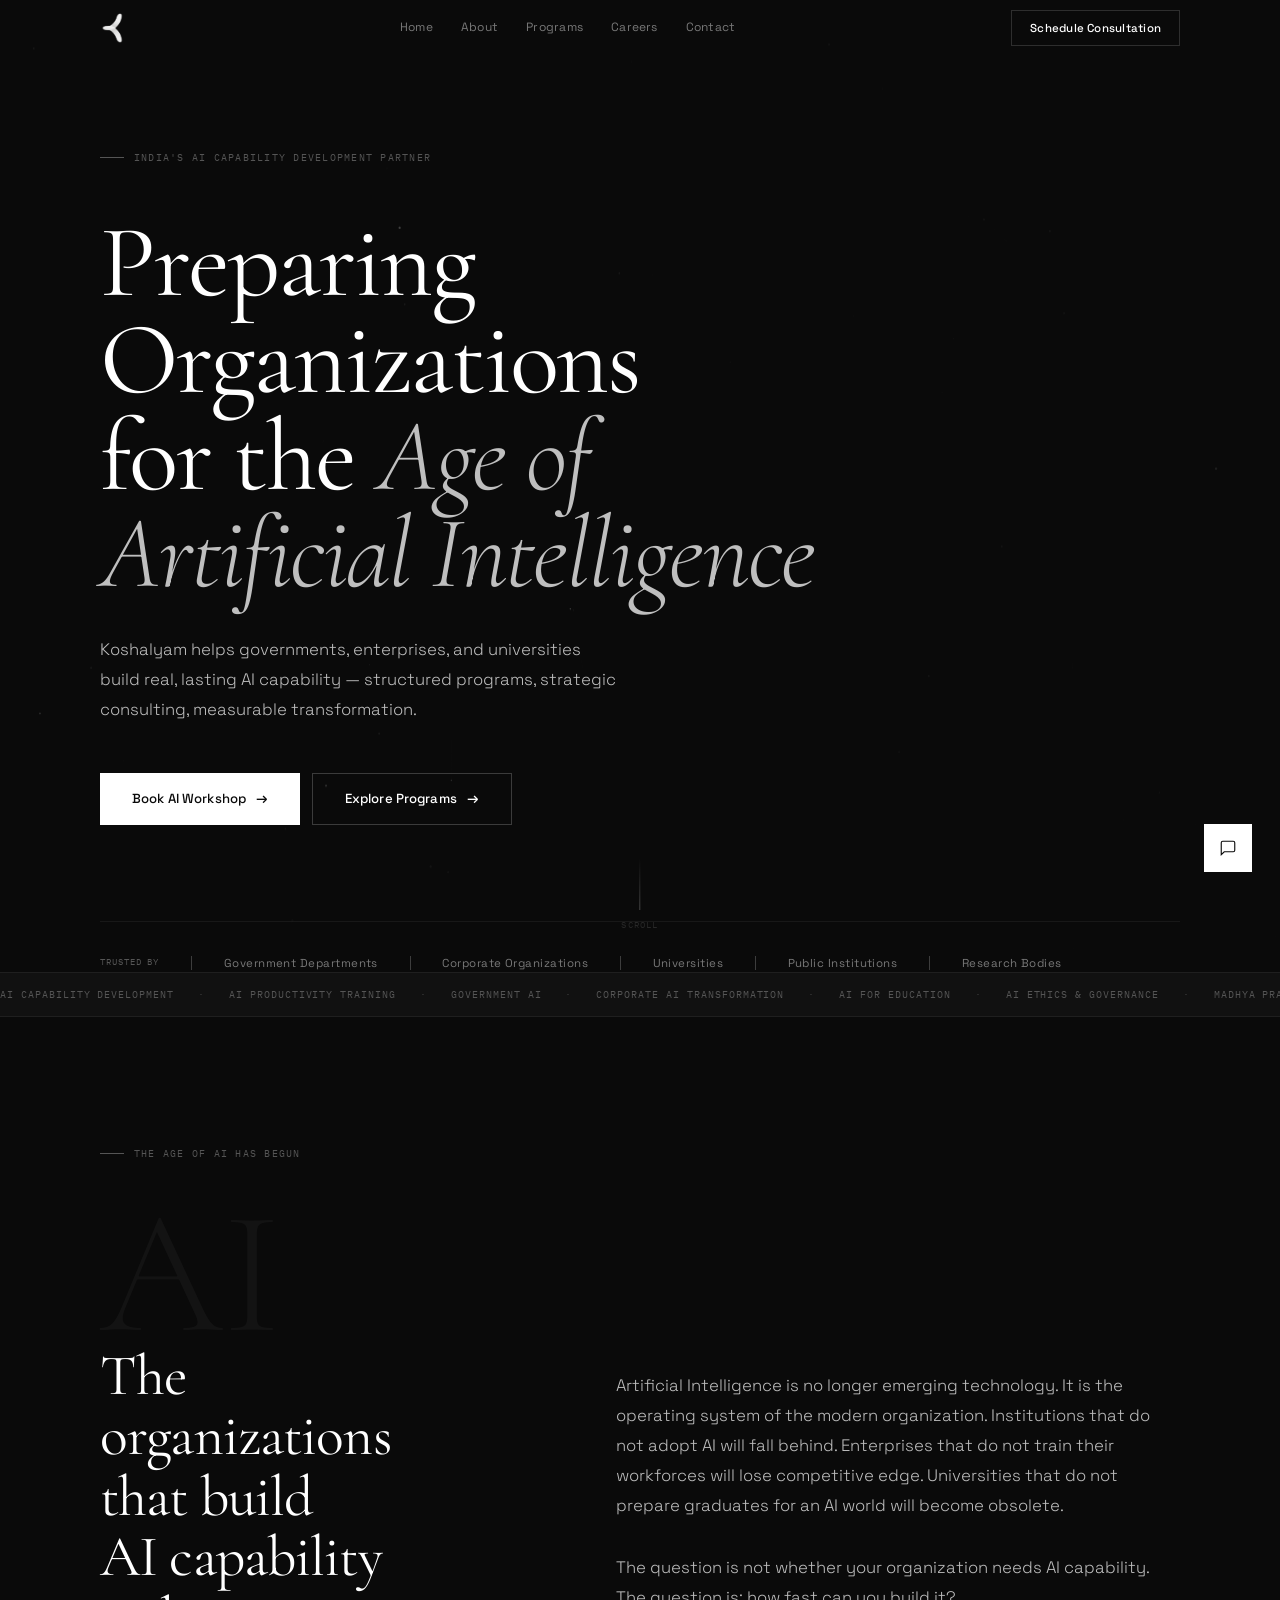
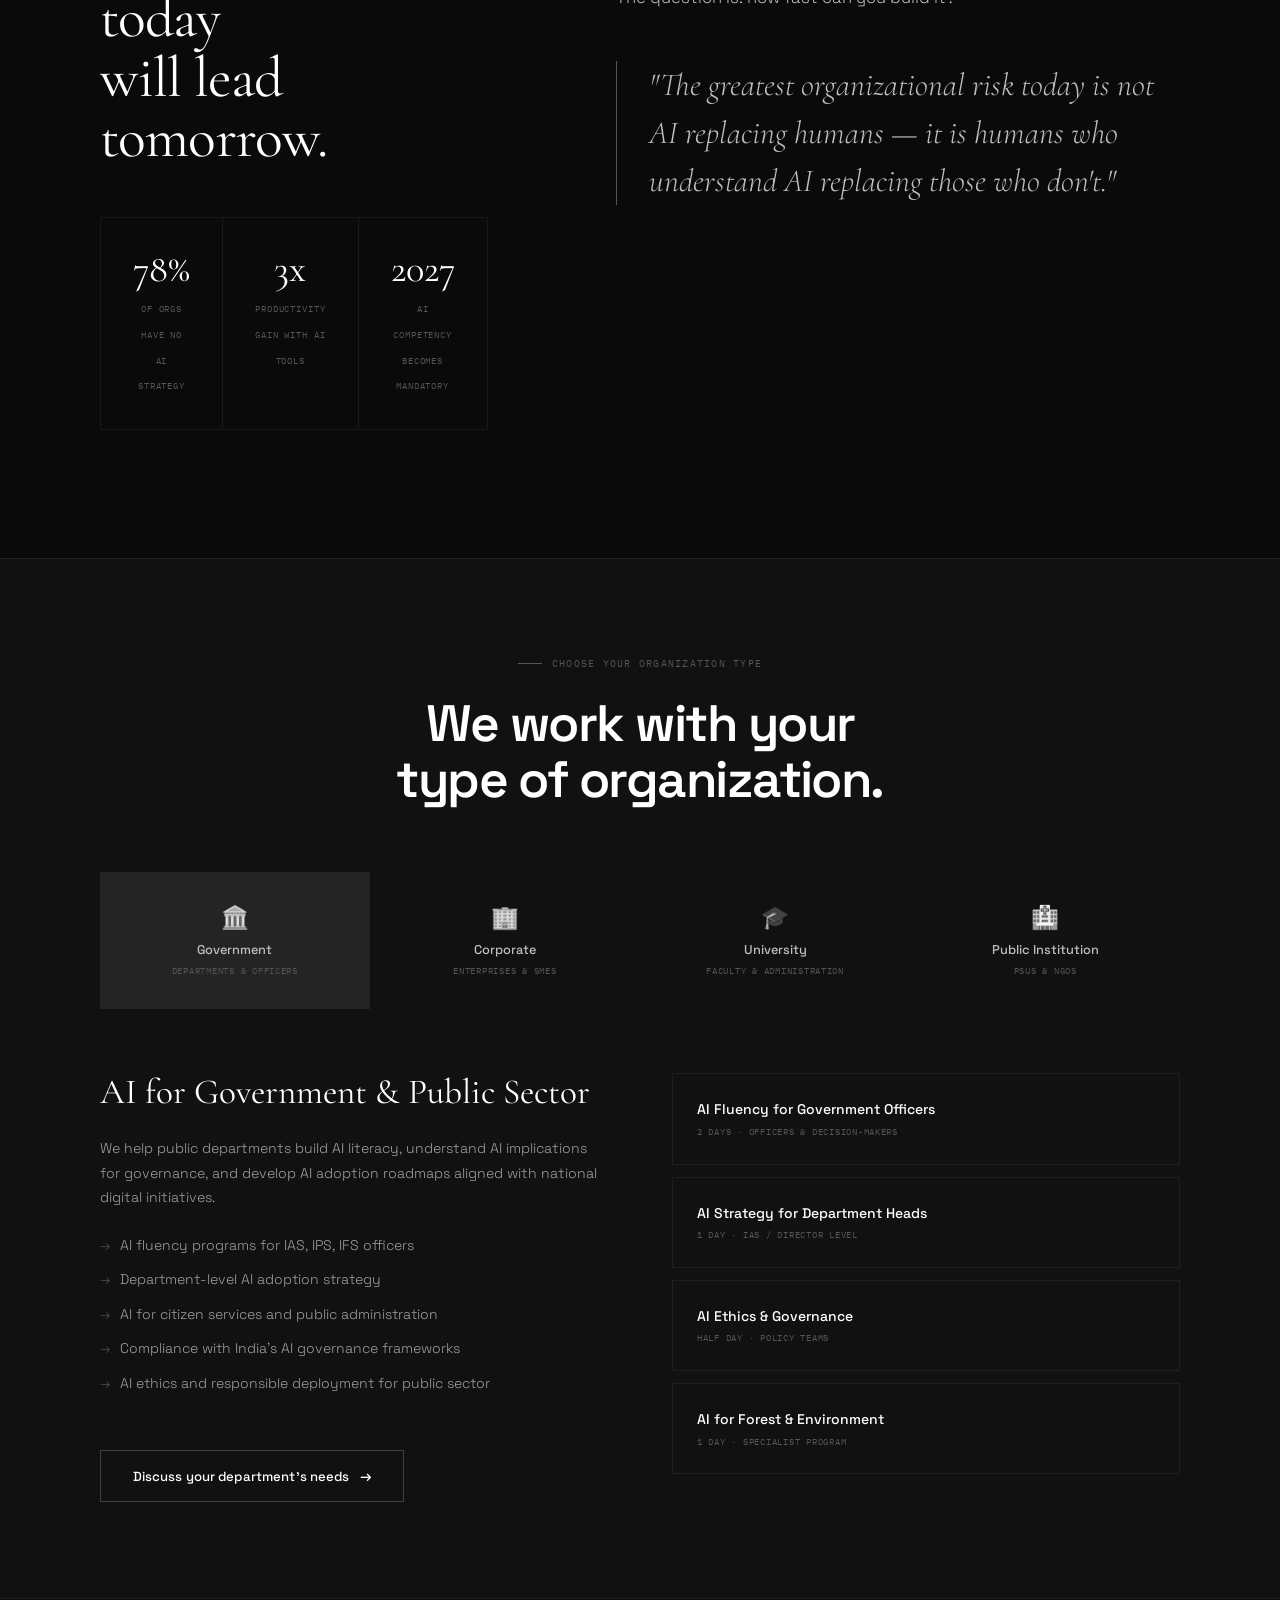
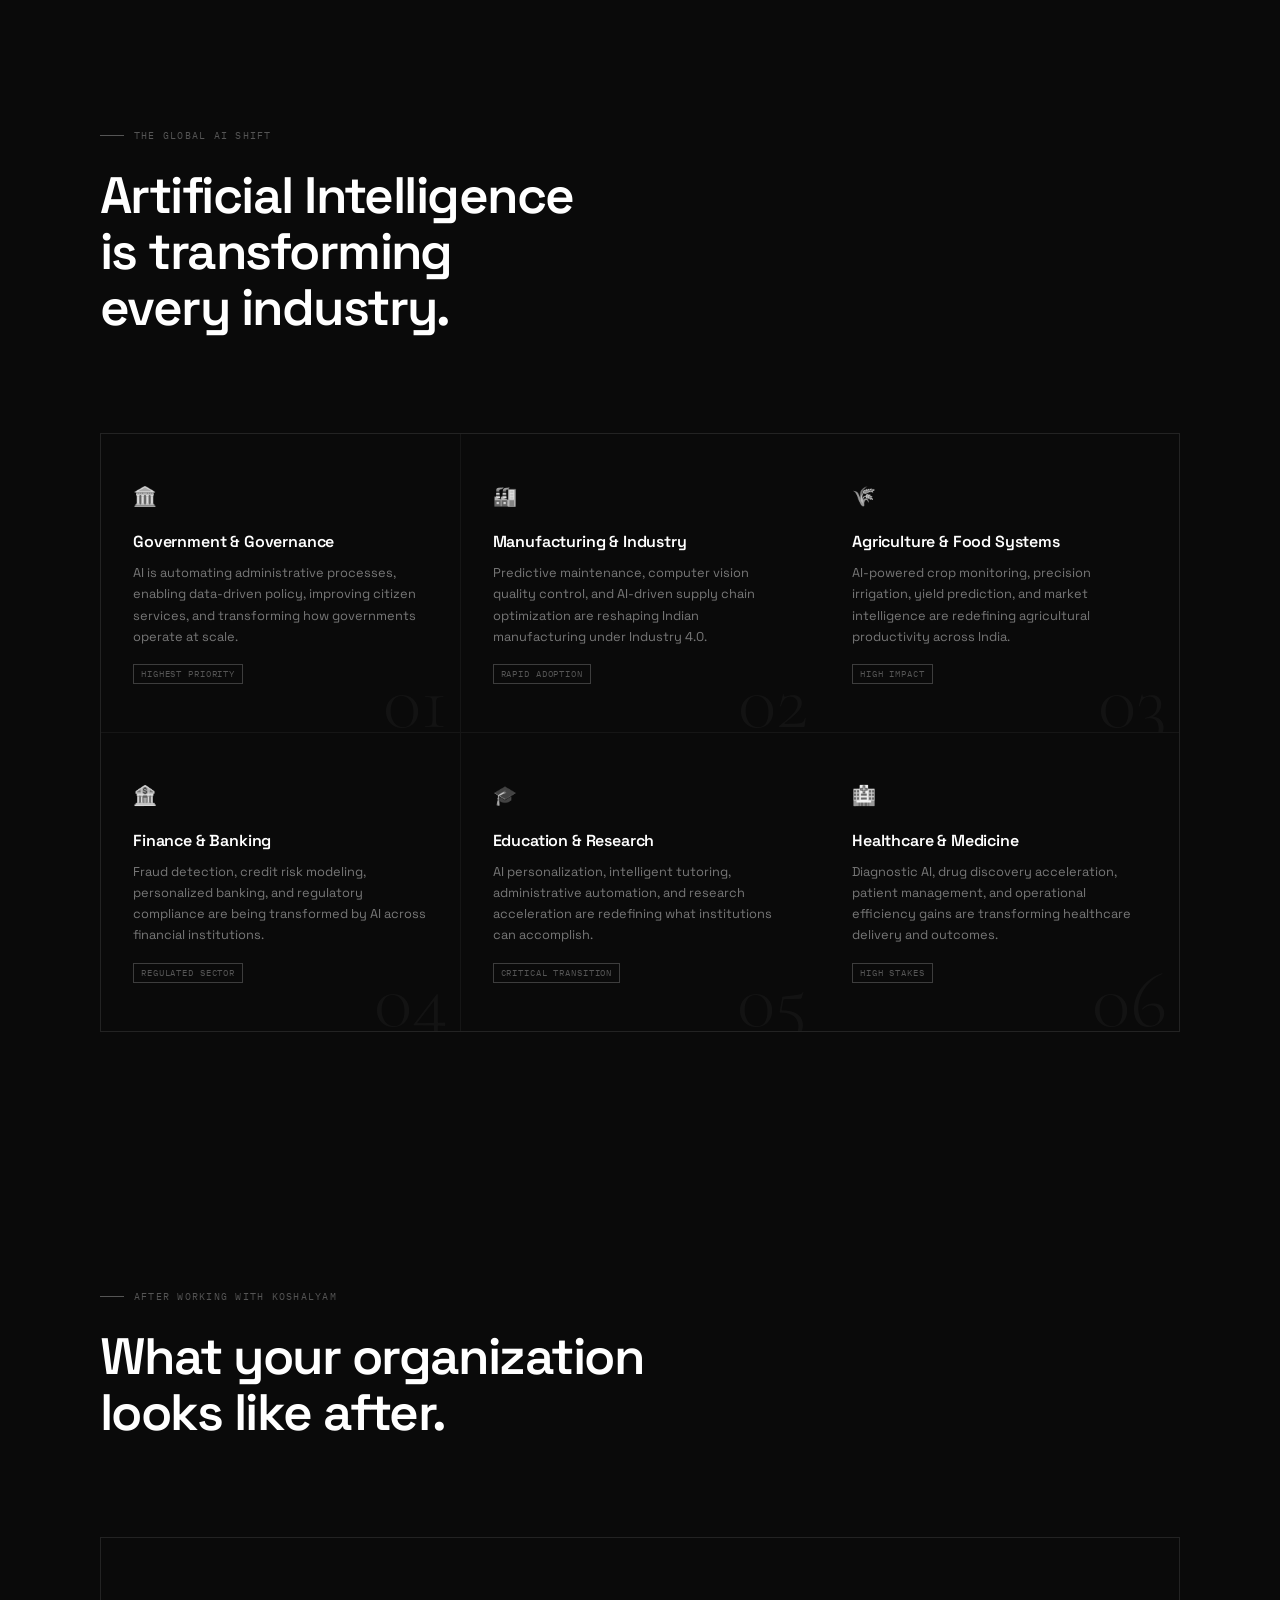
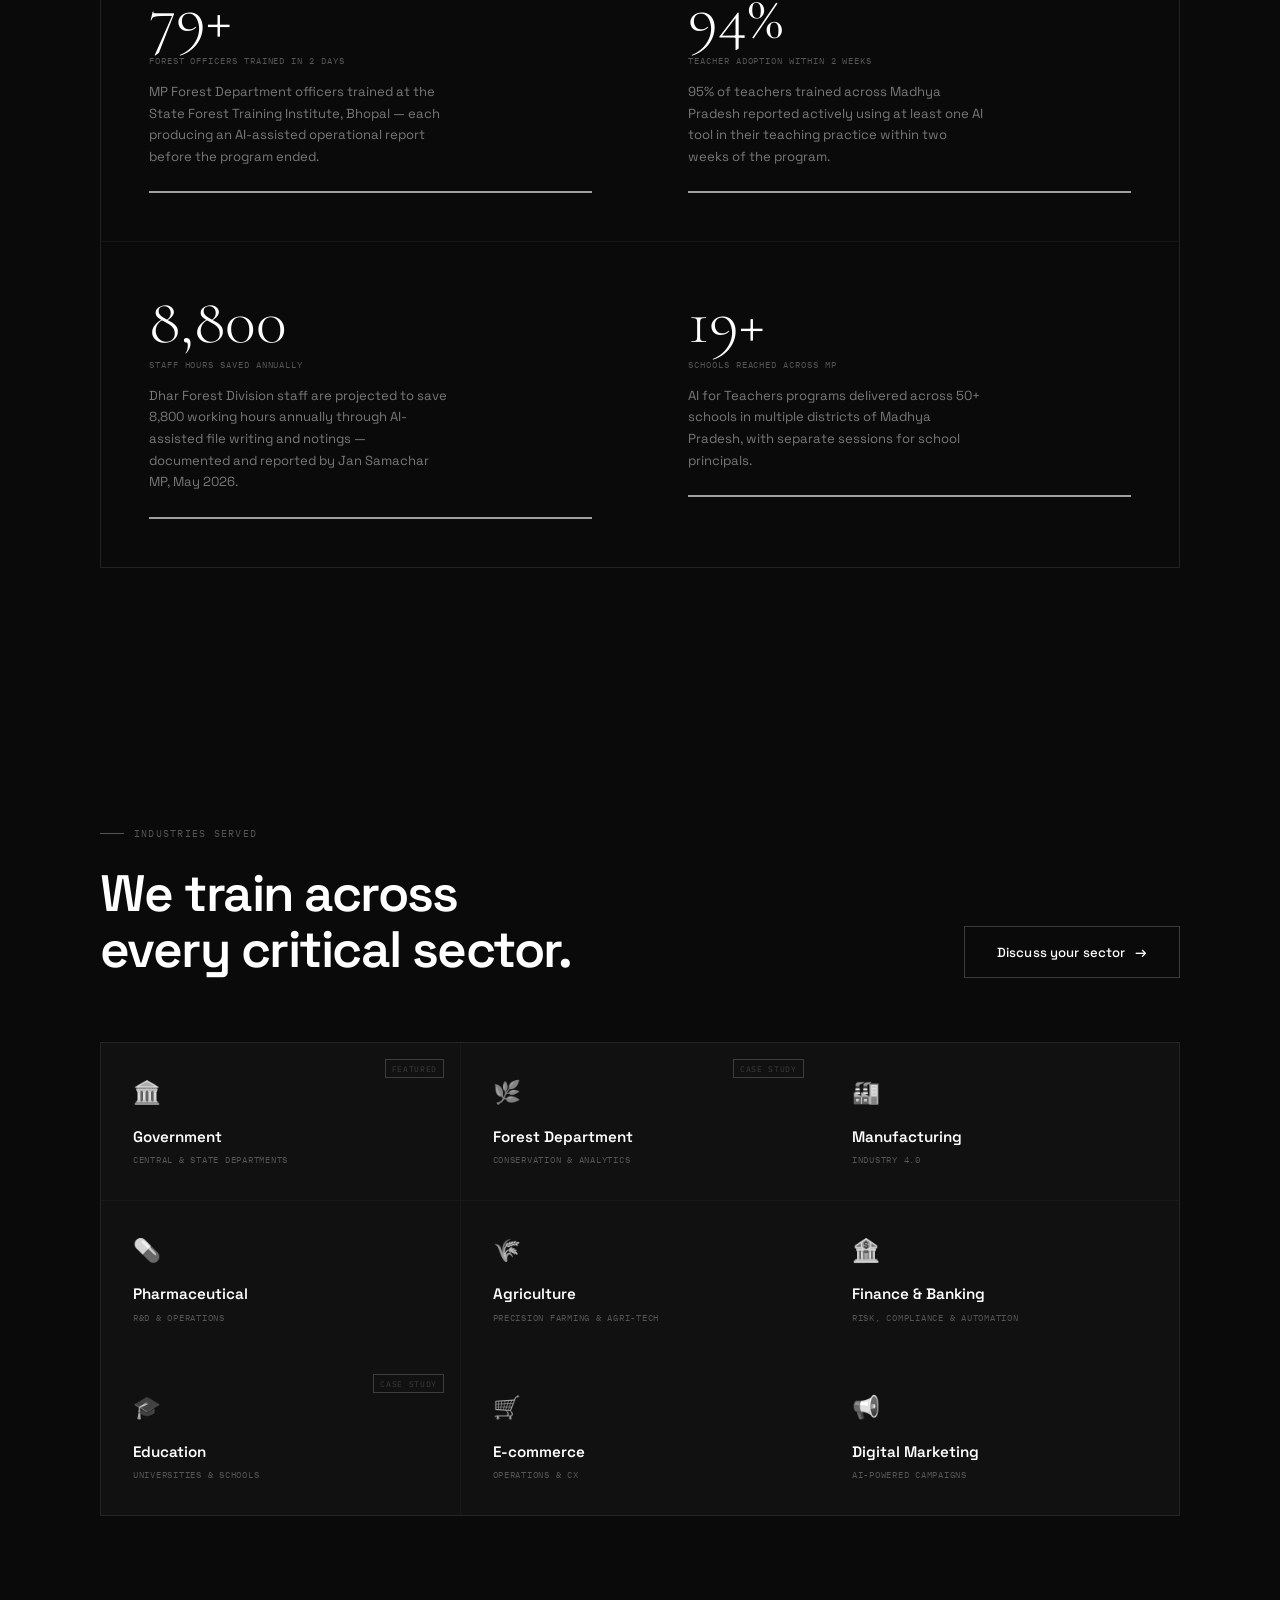
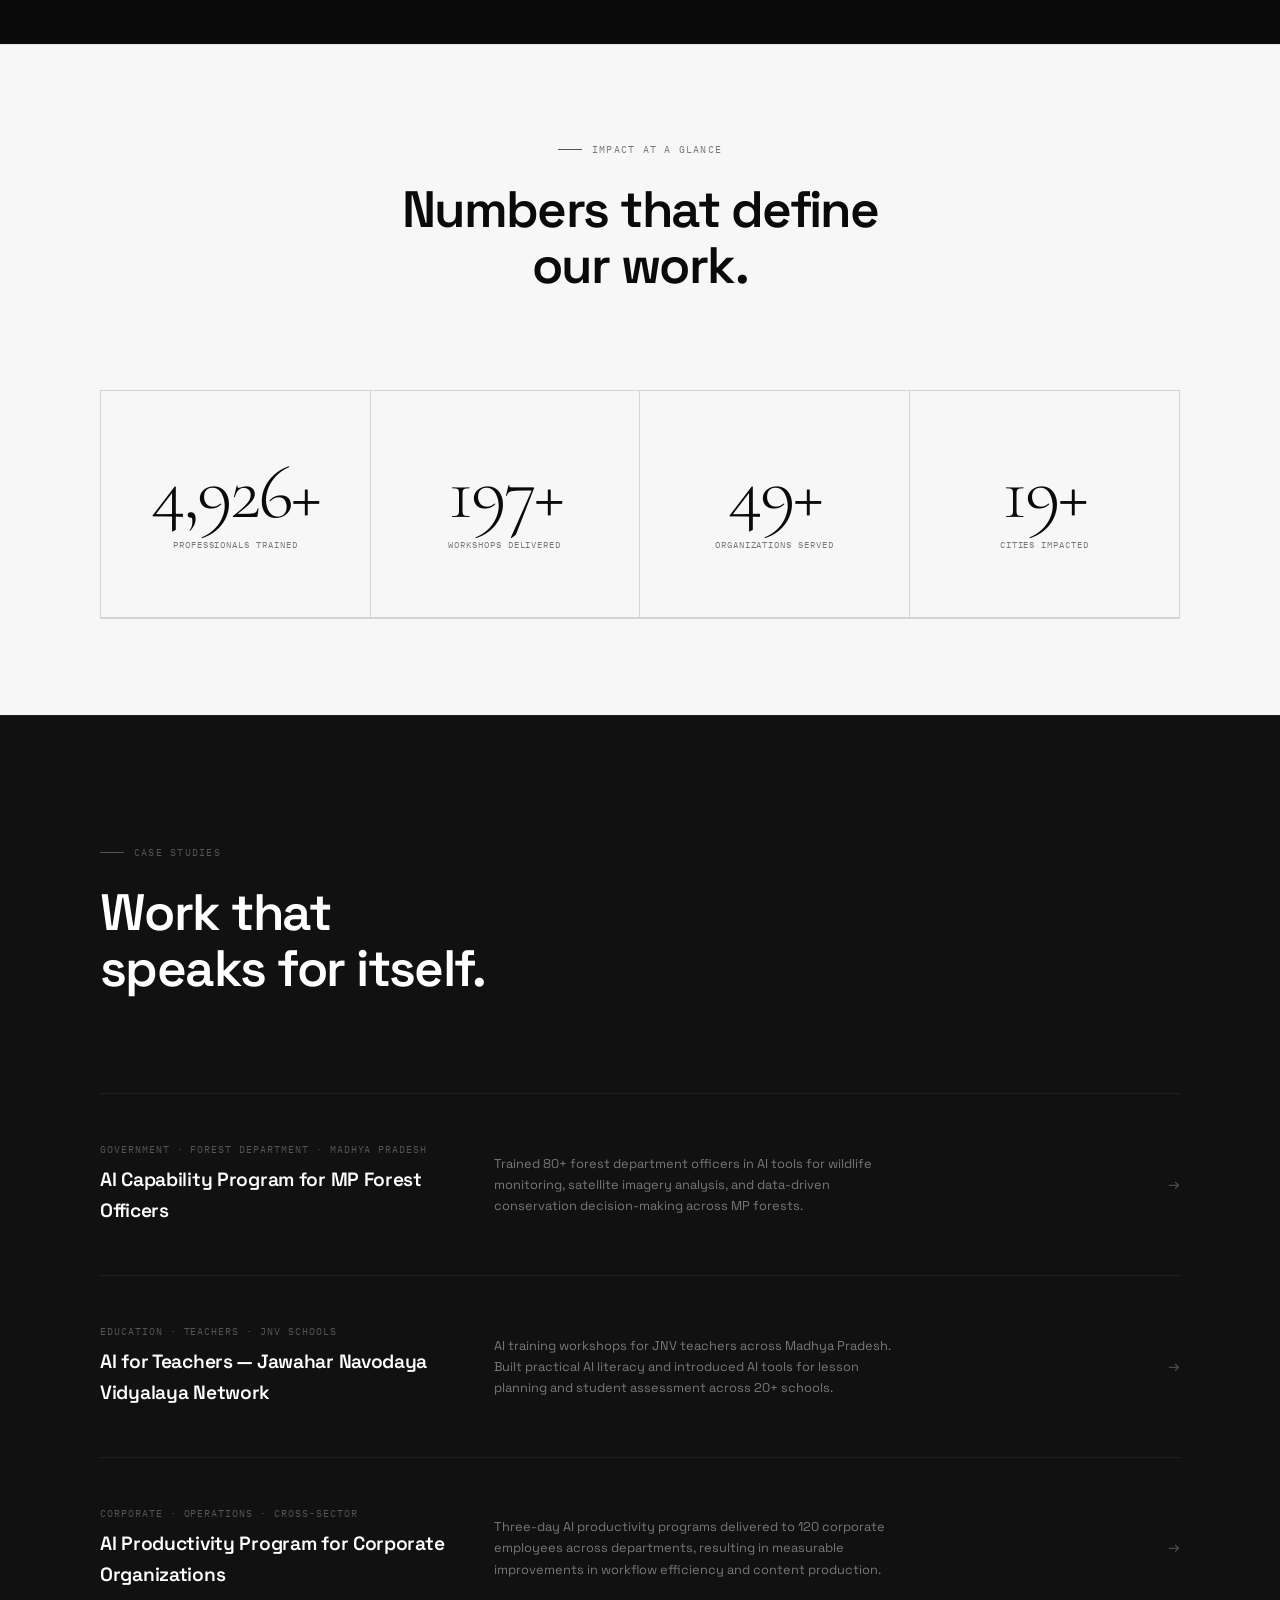
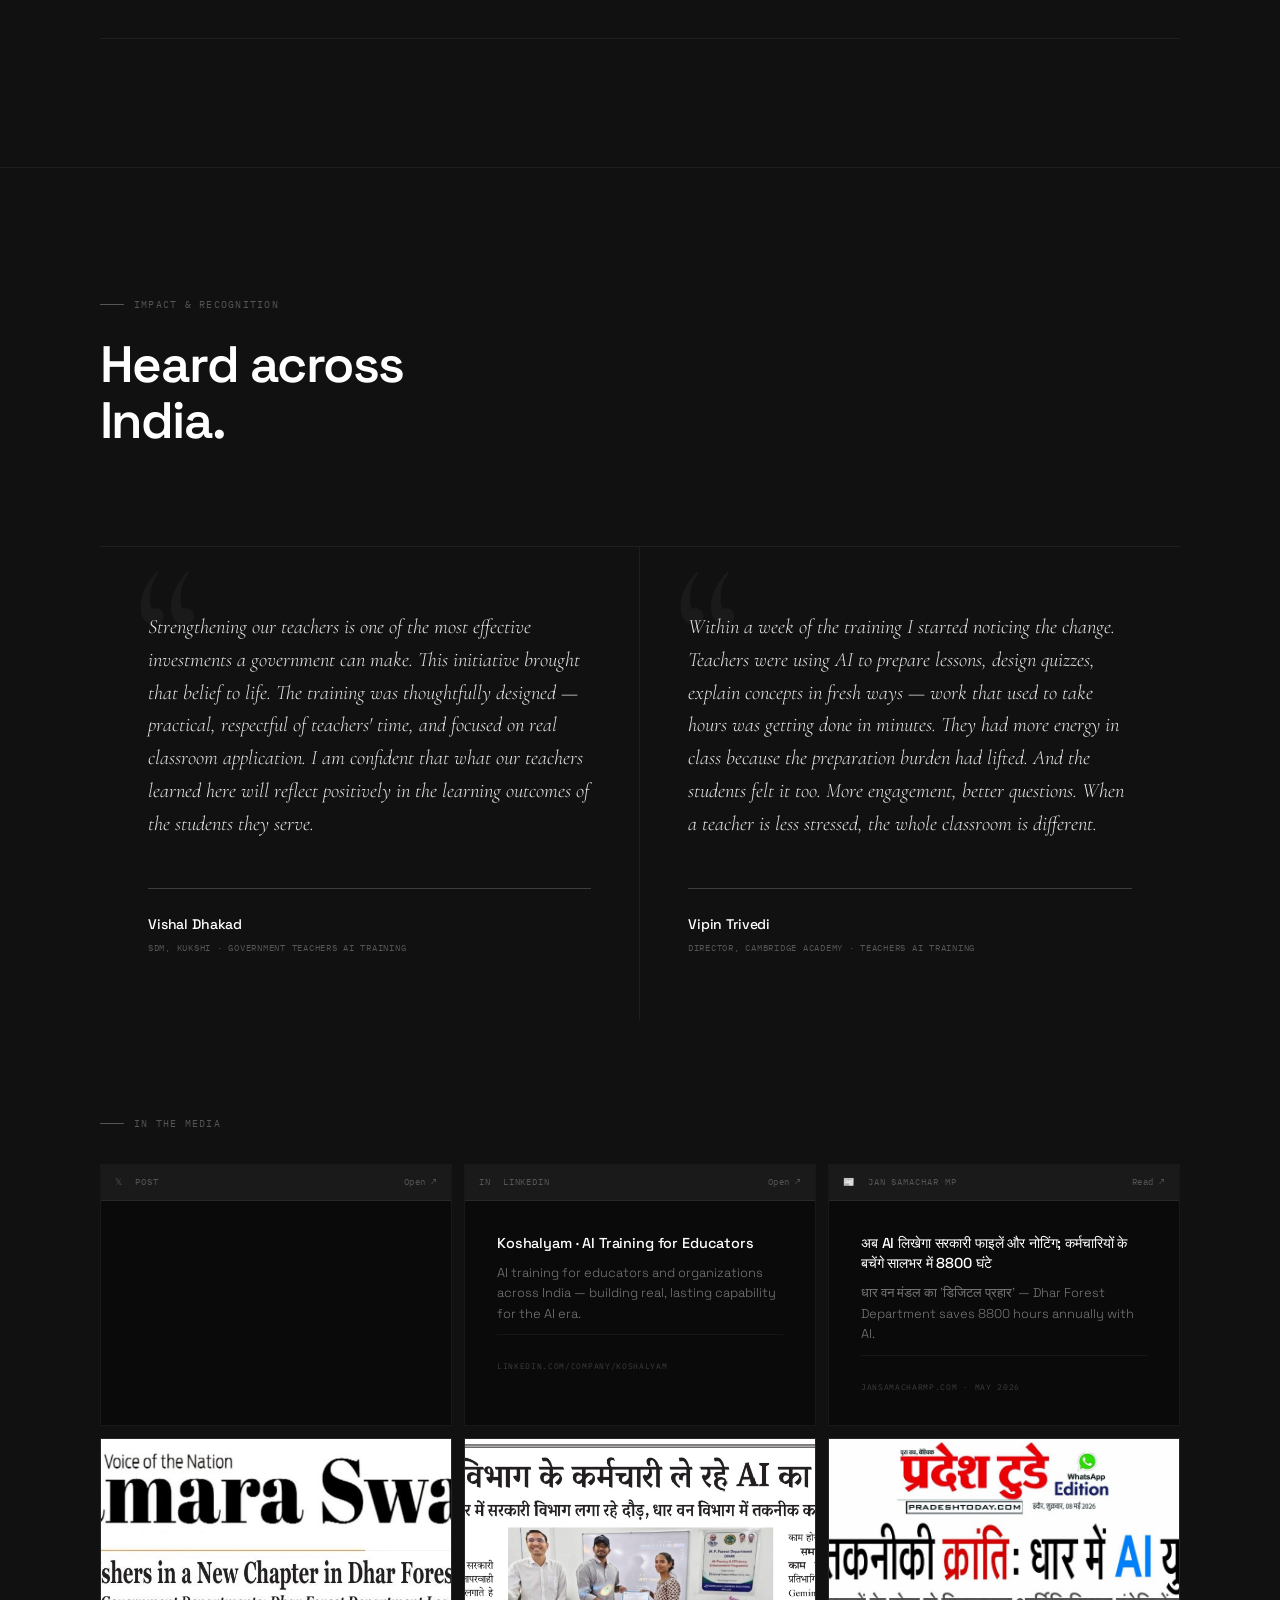
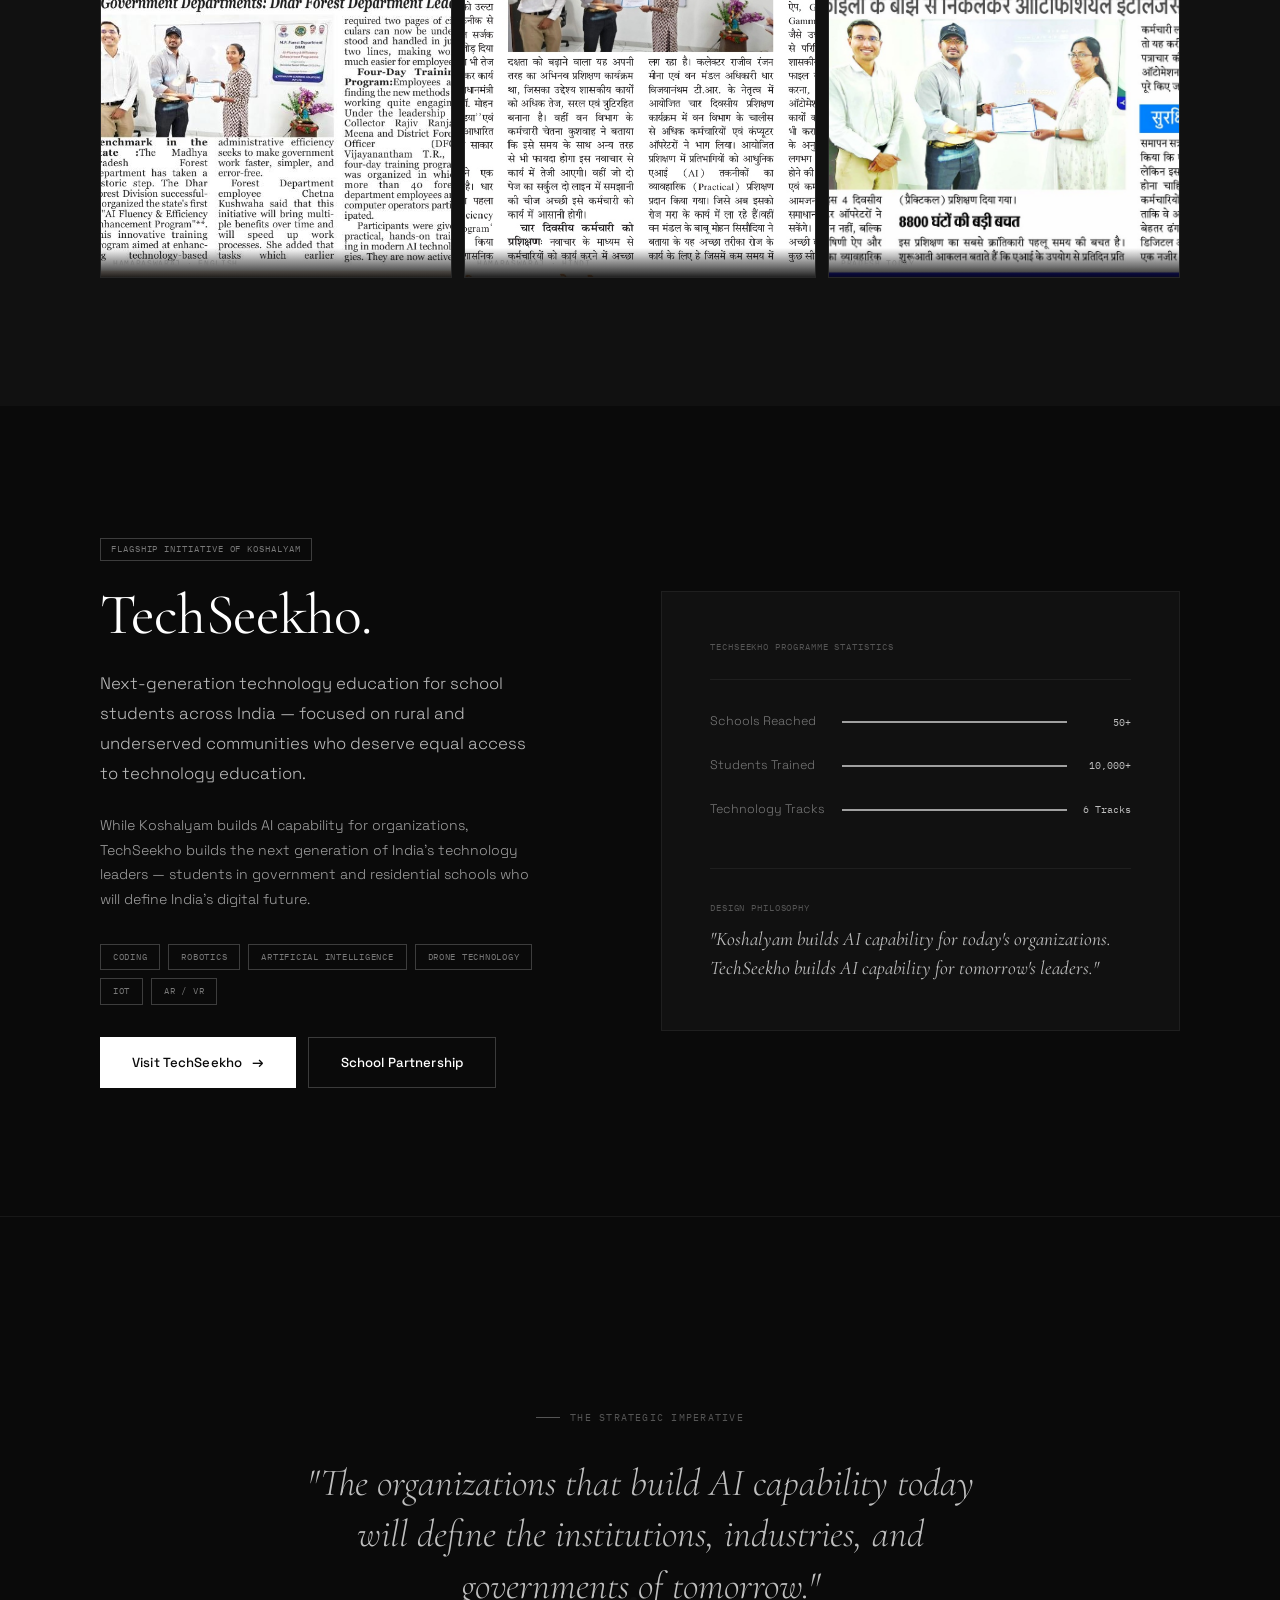
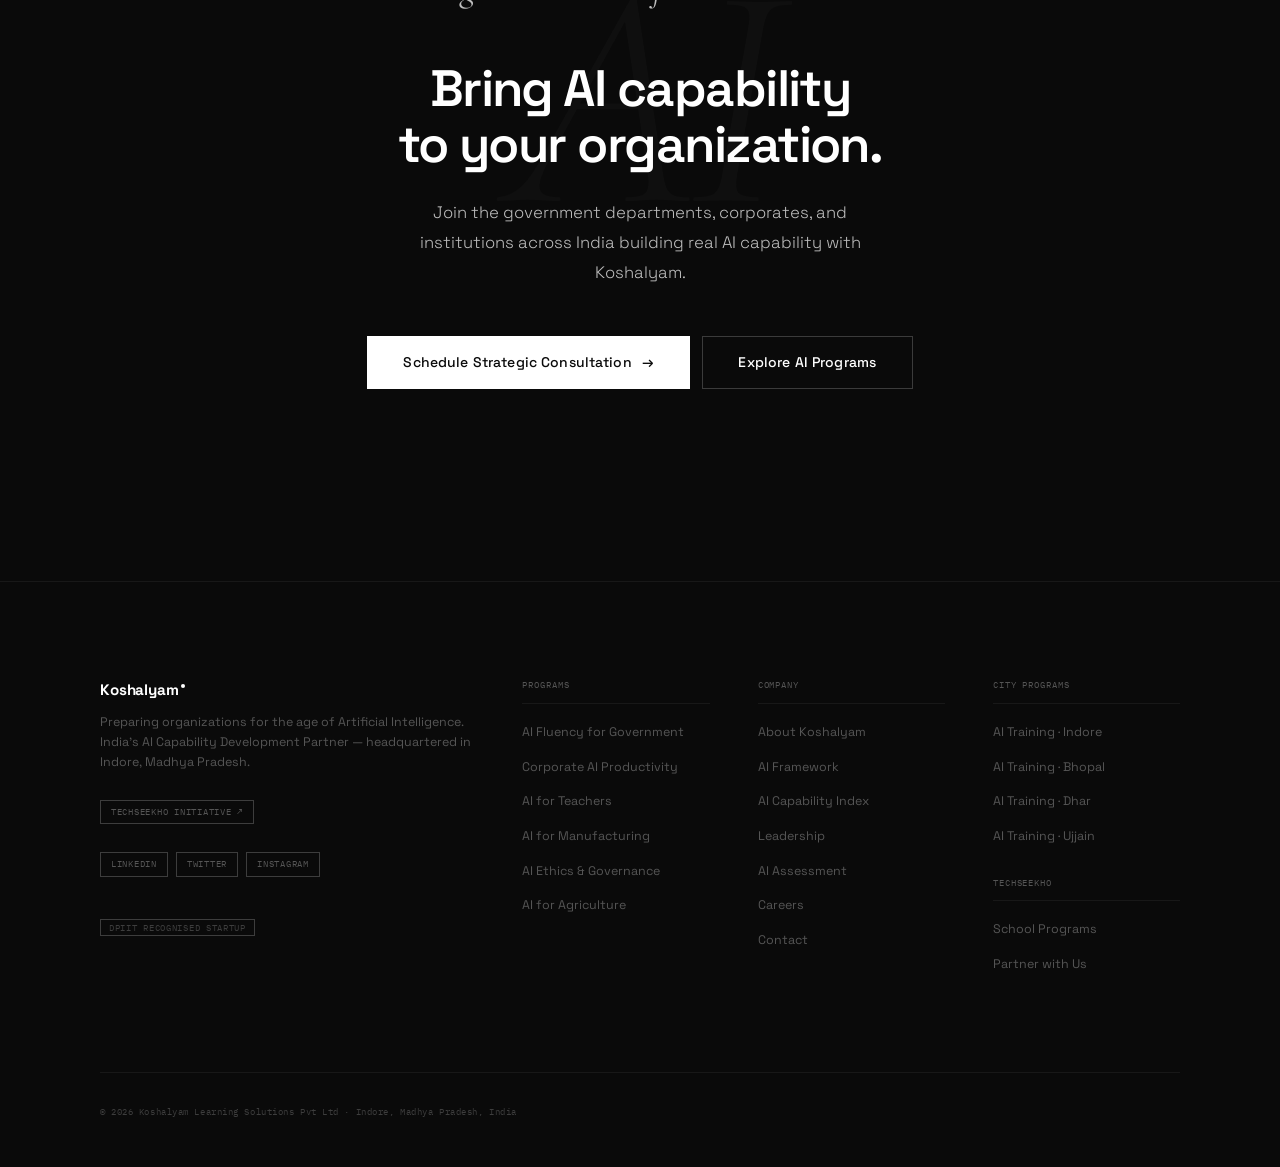
==== commit 559b3aed: "Testimonials, clean up, and career page" ====
--- a/index.html
+++ b/index.html
@@ -18,23 +18,6 @@
 <div id="cur"></div>
 <div id="cur-ring"></div>
 
-<!-- ═══ AUTHORITY BANNER ═══ -->
-<div id="auth-banner">
-  <div class="wrap">
-    <div class="auth-inner">
-      <div style="display:flex;align-items:center;gap:16px;flex-wrap:wrap">
-        <span class="auth-pill"><span class="auth-dot"></span>Koshalyam Learning Solutions Pvt Ltd</span>
-        <span class="auth-tag">DPIIT Recognised Startup</span>
-        <span class="auth-tag">AI Capability Development Partner</span>
-      </div>
-      <div class="auth-right">
-        <span class="auth-pill">Indore, Madhya Pradesh, India</span>
-        <span class="auth-pill">Serving Global Organizations</span>
-      </div>
-    </div>
-  </div>
-</div>
-
 <!-- ═══ NAVIGATION ═══ -->
 <nav id="nav">
   <div class="wrap">
@@ -42,7 +25,7 @@
       <a href="index.html" class="nav-logo-wrap">
         <img src="logo-white.png" alt="Koshalyam" class="nav-logo-img">
       </a>
-      <div class="nav-center"><a href="index.html" class="nav-a active">Home</a><a href="about.html" class="nav-a">About</a><a href="programs.html" class="nav-a">Programs</a><a href="case-studies.html" class="nav-a">Case Studies</a><a href="research.html" class="nav-a">Research</a><a href="careers.html" class="nav-a">Careers</a><a href="contact.html" class="nav-a">Contact</a></div>
+      <div class="nav-center"><a href="index.html" class="nav-a active">Home</a><a href="about.html" class="nav-a">About</a><a href="programs.html" class="nav-a">Programs</a><a href="careers.html" class="nav-a">Careers</a><a href="contact.html" class="nav-a">Contact</a></div>
       <div class="nav-right">
         <a href="contact.html" class="nav-cta">Schedule Consultation</a>
         <button class="ham" id="ham" aria-label="Menu"><span></span><span></span><span style="width:12px"></span></button>
@@ -51,7 +34,7 @@
   </div>
 </nav>
 
-<div class="mob" id="mob-m"><a href="index.html" class="mob-a">Home</a><a href="about.html" class="mob-a">About</a><a href="programs.html" class="mob-a">Programs</a><a href="case-studies.html" class="mob-a">Case Studies</a><a href="research.html" class="mob-a">Research</a><a href="careers.html" class="mob-a">Careers</a><a href="contact.html" class="mob-a">Contact</a></div>
+<div class="mob" id="mob-m"><a href="index.html" class="mob-a">Home</a><a href="about.html" class="mob-a">About</a><a href="programs.html" class="mob-a">Programs</a><a href="careers.html" class="mob-a">Careers</a><a href="contact.html" class="mob-a">Contact</a></div>
 
 
 <section id="hero">
@@ -125,7 +108,7 @@
         </div>
       </div>
       <div class="r r-d2">
-        <p class="t-body-lg" style="margin-bottom:var(--s4)">Artificial Intelligence is no longer emerging technology. It is the operating system of the modern organization. Governments that do not adopt AI will fall behind. Enterprises that do not train their workforces will lose competitive edge. Universities that do not prepare graduates for an AI world will become obsolete.</p>
+        <p class="t-body-lg" style="margin-bottom:var(--s4)">Artificial Intelligence is no longer emerging technology. It is the operating system of the modern organization. Institutions that do not adopt AI will fall behind. Enterprises that do not train their workforces will lose competitive edge. Universities that do not prepare graduates for an AI world will become obsolete.</p>
         <p class="t-body-lg" style="margin-bottom:var(--s5)">The question is not whether your organization needs AI capability. The question is: how fast can you build it?</p>
         <blockquote class="vision-quote">"The greatest organizational risk today is not AI replacing humans — it is humans who understand AI replacing those who don't."</blockquote>
         <!-- <div style="margin-top:var(--s5)"><a href="ai-assessment.html" class="btn btn-ghost">Take the AI Readiness Assessment <span class="btn-arr">→</span></a></div> -->
@@ -143,7 +126,7 @@
       <button class="c-tab active">
         <span class="c-tab-icon">🏛️</span>
         <span class="c-tab-name">Government</span>
-        <span class="c-tab-sub">Departments & IAS</span>
+        <span class="c-tab-sub">Departments & Officers</span>
       </button>
       <button class="c-tab">
         <span class="c-tab-icon">🏢</span>
@@ -166,7 +149,7 @@
       <div class="c-panel active">
         <div>
           <div class="c-panel-title">AI for Government & Public Sector</div>
-          <p class="t-body" style="margin-bottom:var(--s3)">We help government departments at central and state levels build AI literacy, understand AI implications for governance, and develop AI adoption roadmaps aligned with national digital initiatives.</p>
+          <p class="t-body" style="margin-bottom:var(--s3)">We help public departments build AI literacy, understand AI implications for governance, and develop AI adoption roadmaps aligned with national digital initiatives.</p>
           <ul class="c-panel-list">
             <li>AI fluency programs for IAS, IPS, IFS officers</li>
             <li>Department-level AI adoption strategy</li>
@@ -273,28 +256,28 @@
     </div>
     <div class="outcomes-grid r">
       <div class="oc-cell">
-        <span class="oc-metric" data-target="40" data-suffix="%">40%</span>
-        <span class="oc-metric-sub">Faster decision-making</span>
-        <p class="oc-desc">Leaders who understand AI make faster, more informed decisions. AI tools reduce research and analysis time significantly across departments.</p>
-        <div class="oc-bar-wrap"><div class="oc-bar" data-width="40"></div></div>
+        <span class="oc-metric" data-target="80" data-suffix="+">80+</span>
+        <span class="oc-metric-sub">Forest officers trained in 2 days</span>
+        <p class="oc-desc">MP Forest Department officers trained at the State Forest Training Institute, Bhopal — each producing an AI-assisted operational report before the program ended.</p>
+        <div class="oc-bar-wrap"><div class="oc-bar" data-width="80"></div></div>
       </div>
       <div class="oc-cell">
-        <span class="oc-metric" data-target="3" data-suffix="x">3x</span>
-        <span class="oc-metric-sub">Content & analysis output</span>
-        <p class="oc-desc">Teams trained in AI productivity tools produce significantly more high-quality written work, analysis, and reports in the same time.</p>
-        <div class="oc-bar-wrap"><div class="oc-bar" data-width="70"></div></div>
+        <span class="oc-metric" data-target="95" data-suffix="%">95%</span>
+        <span class="oc-metric-sub">Teacher adoption within 2 weeks</span>
+        <p class="oc-desc">95% of teachers trained across Madhya Pradesh reported actively using at least one AI tool in their teaching practice within two weeks of the program.</p>
+        <div class="oc-bar-wrap"><div class="oc-bar" data-width="95"></div></div>
       </div>
       <div class="oc-cell">
-        <span class="oc-metric" data-target="90" data-suffix="%">90%</span>
-        <span class="oc-metric-sub">Workforce AI literacy rate</span>
-        <p class="oc-desc">After our capability programs, organizations achieve measurably high AI literacy rates — creating a workforce that can adopt future AI tools without repeated retraining.</p>
-        <div class="oc-bar-wrap"><div class="oc-bar" data-width="90"></div></div>
+        <span class="oc-metric">8,800</span>
+        <span class="oc-metric-sub">Staff hours saved annually</span>
+        <p class="oc-desc">Dhar Forest Division staff are projected to save 8,800 working hours annually through AI-assisted file writing and notings — documented and reported by Jan Samachar MP, May 2026.</p>
+        <div class="oc-bar-wrap"><div class="oc-bar" data-width="88"></div></div>
       </div>
       <div class="oc-cell">
-        <span class="oc-metric" data-target="100" data-suffix="%">100%</span>
-        <span class="oc-metric-sub">Leadership AI strategy readiness</span>
-        <p class="oc-desc">Every leader who completes our programs can evaluate AI proposals, govern AI deployments responsibly, and drive their organization's AI strategy.</p>
-        <div class="oc-bar-wrap"><div class="oc-bar" data-width="100"></div></div>
+        <span class="oc-metric" data-target="20" data-suffix="+">50+</span>
+        <span class="oc-metric-sub">Schools reached across MP</span>
+        <p class="oc-desc">AI for Teachers programs delivered across 50+ schools in multiple districts of Madhya Pradesh, with separate sessions for school principals.</p>
+        <div class="oc-bar-wrap"><div class="oc-bar" data-width="60"></div></div>
       </div>
     </div>
   </div>
@@ -350,6 +333,110 @@
     </div>
   </div>
 </section>
+
+<!-- ═══ PROOF / IMPACT ═══ -->
+<section class="section" id="proof" style="background:var(--ink-2);border-top:var(--b1)">
+  <div class="wrap">
+
+    <div class="r">
+      <span class="t-label">Impact &amp; Recognition</span>
+      <h2 class="t-section" style="color:var(--white);margin-top:var(--s3)">Heard across<br>India.</h2>
+    </div>
+
+    <!-- ── Testimonials ── -->
+    <div class="proof-quotes r r-d2">
+      <div class="proof-quote">
+        <p class="proof-q-text">Strengthening our teachers is one of the most effective investments a government can make. This initiative brought that belief to life. The training was thoughtfully designed — practical, respectful of teachers' time, and focused on real classroom application. I am confident that what our teachers learned here will reflect positively in the learning outcomes of the students they serve.</p>
+        <div class="proof-q-attr">
+          <div class="proof-q-name">Vishal Dhakad</div>
+          <div class="proof-q-role">SDM, Kukshi &middot; Government Teachers AI Training</div>
+        </div>
+      </div>
+      <div class="proof-quote">
+        <p class="proof-q-text">Within a week of the training I started noticing the change. Teachers were using AI to prepare lessons, design quizzes, explain concepts in fresh ways — work that used to take hours was getting done in minutes. They had more energy in class because the preparation burden had lifted. And the students felt it too. More engagement, better questions. When a teacher is less stressed, the whole classroom is different.</p>
+        <div class="proof-q-attr">
+          <div class="proof-q-name">Vipin Trivedi</div>
+          <div class="proof-q-role">Director, Cambridge Academy &middot; Teachers AI Training</div>
+        </div>
+      </div>
+    </div>
+
+    <!-- ── In The Media ── -->
+    <div class="proof-media-hd r r-d3">
+      <span class="t-label">In The Media</span>
+    </div>
+
+    <div class="proof-media r r-d4">
+
+      <!-- X / Twitter embed -->
+      <div class="proof-card proof-tweet-wrap">
+        <div class="proof-card-bar">
+          <span class="proof-platform">𝕏 &nbsp;Post</span>
+          <a href="https://x.com/minforestmp/status/2052282458788483287?s=46" target="_blank" rel="noopener" class="proof-card-link">Open ↗</a>
+        </div>
+        <div class="proof-tweet-body">
+          <blockquote class="twitter-tweet" data-theme="dark" data-dnt="true" data-conversation="none">
+            <a href="https://x.com/minforestmp/status/2052282458788483287?s=46"></a>
+          </blockquote>
+        </div>
+      </div>
+
+      <!-- LinkedIn card — microlink preview -->
+      <a href="https://www.linkedin.com/posts/koshalyam_techeducation-digitalskills-edtech-activity-7453036935608098817-PeOi?utm_source=share&utm_medium=member_desktop" target="_blank" rel="noopener"
+         class="proof-card proof-preview-card"
+         data-microlink-url="https://www.linkedin.com/posts/koshalyam_techeducation-digitalskills-edtech-activity-7453036935608098817-PeOi">
+        <div class="proof-card-bar">
+          <span class="proof-platform">in &nbsp;LinkedIn</span>
+          <span class="proof-card-link">Open ↗</span>
+        </div>
+        <div class="proof-preview-img-wrap">
+          <div class="proof-preview-skeleton"></div>
+          <img class="proof-preview-img" alt="LinkedIn post preview">
+        </div>
+        <div class="proof-card-body">
+          <p class="proof-preview-title">Koshalyam · AI Training for Educators</p>
+          <p class="proof-preview-desc">AI training for educators and organizations across India — building real, lasting capability for the AI era.</p>
+          <div class="proof-card-footer">linkedin.com/company/koshalyam</div>
+        </div>
+      </a>
+
+      <!-- News article — microlink preview -->
+      <a href="https://jansamacharmp.com/2026/05/07/now-ai-will-write-government-files-and-notings-employees-will-save-8800-hours-annually/" target="_blank" rel="noopener"
+         class="proof-card proof-preview-card"
+         data-microlink-url="https://jansamacharmp.com/2026/05/07/now-ai-will-write-government-files-and-notings-employees-will-save-8800-hours-annually/">
+        <div class="proof-card-bar">
+          <span class="proof-platform">&#128240; &nbsp;Jan Samachar MP</span>
+          <span class="proof-card-link">Read ↗</span>
+        </div>
+        <div class="proof-preview-img-wrap">
+          <div class="proof-preview-skeleton"></div>
+          <img class="proof-preview-img" alt="Article preview">
+        </div>
+        <div class="proof-card-body">
+          <p class="proof-preview-title">अब AI लिखेगा सरकारी फाइलें और नोटिंग; कर्मचारियों के बचेंगे सालभर में 8800 घंटे</p>
+          <p class="proof-preview-desc">धार वन मंडल का 'डिजिटल प्रहार' — Dhar Forest Department saves 8800 hours annually with AI.</p>
+          <div class="proof-card-footer">jansamacharmp.com &middot; May 2026</div>
+        </div>
+      </a>
+
+      <!-- Press clippings -->
+      <a href="/assets/hamaraswaraj_english_DFO.jpeg" target="_blank" class="proof-clip-wrap">
+        <img src="/assets/hamaraswaraj_english_DFO.jpeg" alt="Hamaraswaraj English — Dhar Forest AI Program" class="proof-clip" loading="lazy">
+        <div class="proof-clip-label">Hamaraswaraj &middot; English</div>
+      </a>
+      <a href="/assets/hamaraswaraj_hindi_DFO.jpeg" target="_blank" class="proof-clip-wrap">
+        <img src="/assets/hamaraswaraj_hindi_DFO.jpeg" alt="Hamaraswaraj Hindi — Dhar Forest AI Program" class="proof-clip" loading="lazy">
+        <div class="proof-clip-label">Hamaraswaraj &middot; Hindi</div>
+      </a>
+      <a href="/assets/pradeshtoday_DFO.jpeg" target="_blank" class="proof-clip-wrap">
+        <img src="/assets/pradeshtoday_DFO.jpeg" alt="Pradesh Today — Dhar Forest AI Program" class="proof-clip" loading="lazy">
+        <div class="proof-clip-label">Pradesh Today</div>
+      </a>
+
+    </div>
+  </div>
+</section>
+
 <section class="section" id="techseekho">
   <div class="wrap">
     <div class="ts-inner">
@@ -374,10 +461,10 @@
       <div class="ts-panel r r-d2">
         <div class="ts-panel-hd">TechSeekho Programme Statistics</div>
         <div class="ts-stats">
-          <div class="ts-stat-r"><span class="ts-stat-lbl">Schools Reached</span><div class="ts-stat-bar"><div class="ts-stat-fill" data-width="75"></div></div><span class="ts-stat-v">100+</span></div>
+          <div class="ts-stat-r"><span class="ts-stat-lbl">Schools Reached</span><div class="ts-stat-bar"><div class="ts-stat-fill" data-width="75"></div></div><span class="ts-stat-v">50+</span></div>
           <div class="ts-stat-r"><span class="ts-stat-lbl">Students Trained</span><div class="ts-stat-bar"><div class="ts-stat-fill" data-width="85"></div></div><span class="ts-stat-v">10,000+</span></div>
           <div class="ts-stat-r"><span class="ts-stat-lbl">Technology Tracks</span><div class="ts-stat-bar"><div class="ts-stat-fill" data-width="60"></div></div><span class="ts-stat-v">6 Tracks</span></div>
-          <div class="ts-stat-r"><span class="ts-stat-lbl">States Active</span><div class="ts-stat-bar"><div class="ts-stat-fill" data-width="40"></div></div><span class="ts-stat-v">5 States</span></div>
+          <!-- <div class="ts-stat-r"><span class="ts-stat-lbl">States Active</span><div class="ts-stat-bar"><div class="ts-stat-fill" data-width="40"></div></div><span class="ts-stat-v">5 States</span></div> -->
         </div>
         <div style="margin-top:var(--s5);padding-top:var(--s4);border-top:var(--b1)">
           <div style="font-family:var(--mono);font-size:.55rem;letter-spacing:.1em;text-transform:uppercase;color:var(--grey-5);margin-bottom:10px">Design Philosophy</div>
@@ -392,7 +479,7 @@
   <div class="wrap">
     <div class="cta-inner r">
       <span class="t-label" style="justify-content:center;margin-bottom:var(--s4)">The Strategic Imperative</span>
-      <blockquote class="cta-quote">"Organizations that build AI capability today will lead tomorrow. Those that wait will follow — or not survive the transition."</blockquote>
+      <blockquote class="cta-quote">"The organizations that build AI capability today will define the institutions, industries, and governments of tomorrow."</blockquote>
       <h2 class="t-section" style="color:var(--white);margin-bottom:var(--s3)">Bring AI capability<br>to your organization.</h2>
       <p class="t-body-lg" style="max-width:480px;margin:0 auto var(--s5)">Join the government departments, corporates, and institutions across India building real AI capability with Koshalyam.</p>
       <div class="cta-actions">
@@ -436,8 +523,8 @@
           <li><a href="about.html#framework">AI Framework</a></li>
           <li><a href="ai-index.html">AI Capability Index</a></li>
           <li><a href="about.html#leadership">Leadership</a></li>
-          <li><a href="case-studies.html">Case Studies</a></li>
-          <li><a href="research.html">Research Lab</a></li>
+          <!-- <li><a href="case-studies.html">Case Studies</a></li> -->
+          <!-- <li><a href="research.html">Research Lab</a></li> -->
           <li><a href="ai-assessment.html">AI Assessment</a></li>
           <li><a href="careers.html">Careers</a></li>
           <li><a href="contact.html">Contact</a></li>
@@ -461,13 +548,13 @@
       </div>
     </div>
     <div class="footer-bottom">
-      <div class="footer-copy">© 2025 Koshalyam Learning Solutions Pvt Ltd · Indore, Madhya Pradesh, India</div>
+      <div class="footer-copy">© 2026 Koshalyam Learning Solutions Pvt Ltd · Indore, Madhya Pradesh, India</div>
       <div class="footer-legal">
-        <a href="#">Privacy Policy</a>
-        <a href="#">Terms of Use</a>
-        <a href="#">Sitemap</a>
-      </div>
-      <span class="footer-dpiit">AI Capability Institute</span>
+        <!-- <a href="#">Privacy Policy</a> -->
+        <!-- <a href="#">Terms of Use</a> -->
+        <!-- <a href="#">Sitemap</a> -->
+      </div>
+      
     </div>
   </div>
 </footer>
@@ -507,6 +594,7 @@
 </div>
 
 
+<script async src="https://platform.twitter.com/widgets.js" charset="utf-8"></script>
 <script src="script.js"></script>
 </body>
 </html>
--- a/style.css
+++ b/style.css
@@ -96,20 +96,10 @@
 .r-d1{transition-delay:.1s}.r-d2{transition-delay:.2s}.r-d3{transition-delay:.3s}.r-d4{transition-delay:.4s}
 
 /* ════════════════════════════════════
-   § AUTHORITY BANNER
-════════════════════════════════════ */
-#auth-banner{background:var(--ink-2);border-bottom:var(--b1);padding:8px 0;position:relative;z-index:101}
-.auth-inner{display:flex;align-items:center;justify-content:space-between;flex-wrap:wrap;gap:8px}
-.auth-pill{display:inline-flex;align-items:center;gap:6px;font-family:var(--mono);font-size:.6rem;letter-spacing:.1em;text-transform:uppercase;color:var(--grey-4)}
-.auth-dot{width:4px;height:4px;border-radius:50%;background:var(--grey-5);flex-shrink:0}
-.auth-tag{padding:2px 8px;border:0.5px solid var(--grey-6);font-family:var(--mono);font-size:.55rem;letter-spacing:.1em;text-transform:uppercase;color:var(--grey-5)}
-.auth-right{display:flex;align-items:center;gap:16px;flex-wrap:wrap}
-
-/* ════════════════════════════════════
    § NAVIGATION
 ════════════════════════════════════ */
-#nav{position:fixed;top:33px;left:0;right:0;z-index:100;transition:background .35s,border .35s,top .35s}
-#nav.scrolled{top:0;background:rgba(10,10,10,0.92);backdrop-filter:blur(20px);-webkit-backdrop-filter:blur(20px);border-bottom:var(--b1)}
+#nav{position:fixed;top:0;left:0;right:0;z-index:100;transition:background .35s,border .35s}
+#nav.scrolled{background:rgba(10,10,10,0.92);backdrop-filter:blur(20px);-webkit-backdrop-filter:blur(20px);border-bottom:var(--b1)}
 .nav-wrap{display:flex;align-items:center;justify-content:space-between;height:56px}
 .nav-logo-wrap{text-decoration:none;display:flex;align-items:center;gap:10px}
 .nav-logo-img{height:30px;width:auto;object-fit:contain;flex-shrink:0}
@@ -379,6 +369,51 @@
 .case-summary{font-family:var(--sg);font-size:.8rem;color:var(--grey-4);line-height:1.65;max-width:400px}
 .case-arr{font-size:.9rem;color:var(--grey-5);transition:all .25s;text-align:right}
 @media(max-width:700px){.case-arr{display:none}}
+
+/* ════════════════════════════════════
+   § PROOF / IMPACT
+════════════════════════════════════ */
+.proof-quotes{display:grid;grid-template-columns:1fr 1fr;gap:0;margin-top:var(--s7);border-top:var(--b1)}
+@media(max-width:768px){.proof-quotes{grid-template-columns:1fr}}
+.proof-quote{padding:var(--s6) var(--s5);border-right:var(--b1);position:relative;overflow:hidden}
+.proof-quote:last-child{border-right:none}
+@media(max-width:768px){.proof-quote{padding:var(--s5) 0;border-right:none;border-bottom:var(--b1)}}
+.proof-quote::before{content:'\201C';font-family:var(--cg);font-size:13rem;line-height:0.65;color:rgba(255,255,255,0.04);position:absolute;top:var(--s3);left:var(--s4);pointer-events:none;user-select:none}
+.proof-q-text{font-family:var(--cg);font-size:clamp(1.2rem,1.6vw,1.5rem);font-style:italic;font-weight:300;line-height:1.6;color:var(--grey-1);margin-bottom:var(--s5);position:relative;z-index:1}
+.proof-q-attr{padding-top:var(--s3);border-top:0.5px solid var(--grey-6)}
+.proof-q-name{font-family:var(--sg);font-size:.875rem;font-weight:500;color:var(--white);margin-bottom:5px;letter-spacing:-.01em}
+.proof-q-role{font-family:var(--mono);font-size:.58rem;letter-spacing:.08em;text-transform:uppercase;color:var(--grey-5)}
+.proof-media-hd{margin-top:var(--s7);margin-bottom:var(--s4)}
+.proof-media{display:grid;grid-template-columns:repeat(3,1fr);gap:12px;min-width:0}
+@media(max-width:900px){.proof-media{grid-template-columns:1fr 1fr}}
+@media(max-width:500px){.proof-media{grid-template-columns:1fr}}
+.proof-card{background:var(--ink);border:var(--b1);display:flex;flex-direction:column;overflow:hidden;transition:border-color .2s;min-width:0}
+a.proof-card{text-decoration:none}
+.proof-card:hover{border-color:rgba(255,255,255,0.14)}
+.proof-card-bar{display:flex;justify-content:space-between;align-items:center;padding:10px 14px;border-bottom:var(--b1);background:var(--ink-3);flex-shrink:0}
+.proof-platform{font-family:var(--mono);font-size:.58rem;letter-spacing:.1em;text-transform:uppercase;color:var(--grey-5)}
+.proof-card-link{font-family:var(--mono);font-size:.58rem;letter-spacing:.06em;color:var(--grey-5);text-decoration:none;transition:color .15s}
+.proof-card:hover .proof-card-link{color:var(--white)}
+.proof-tweet-body{padding:10px;overflow:hidden;min-width:0}
+.proof-tweet-body .twitter-tweet{margin:0!important;min-width:0!important}
+.proof-tweet-body iframe{max-width:100%!important}
+.proof-card-body{padding:var(--s4);display:flex;flex-direction:column;gap:10px}
+.proof-social-text{font-family:var(--sg);font-size:.875rem;line-height:1.65;color:var(--grey-3);font-weight:300;flex:1}
+.proof-tags{display:flex;flex-wrap:wrap;gap:6px}
+.proof-tag{font-family:var(--mono);font-size:.53rem;letter-spacing:.06em;color:var(--grey-6);padding:3px 8px;border:0.5px solid var(--grey-6);text-transform:uppercase}
+.proof-article-hl{font-family:var(--cg);font-size:clamp(1.05rem,1.4vw,1.25rem);font-weight:400;line-height:1.45;color:var(--white);flex:1}
+.proof-article-sub{font-family:var(--sg);font-size:.8rem;color:var(--grey-4);font-weight:300}
+.proof-card-footer{font-family:var(--mono);font-size:.53rem;letter-spacing:.08em;text-transform:uppercase;color:var(--grey-6);padding-top:var(--s3);border-top:0.5px solid rgba(255,255,255,0.05);margin-top:auto}
+.proof-preview-img-wrap{width:100%;aspect-ratio:16/9;overflow:hidden;position:relative;background:var(--ink-3);flex-shrink:0}
+.proof-preview-skeleton{position:absolute;inset:0;background:linear-gradient(90deg,var(--ink-3) 25%,var(--ink-4) 50%,var(--ink-3) 75%);background-size:200% 100%;animation:shimmer 1.6s infinite}
+@keyframes shimmer{0%{background-position:200% 0}100%{background-position:-200% 0}}
+.proof-preview-img{width:100%;height:100%;object-fit:cover;display:none;position:relative;z-index:1}
+.proof-preview-title{font-family:var(--sg);font-size:.9rem;font-weight:500;color:var(--white);line-height:1.4;letter-spacing:-.01em;display:-webkit-box;-webkit-line-clamp:2;-webkit-box-orient:vertical;overflow:hidden}
+.proof-preview-desc{font-family:var(--sg);font-size:.8rem;color:var(--grey-4);line-height:1.6;font-weight:300;display:-webkit-box;-webkit-line-clamp:3;-webkit-box-orient:vertical;overflow:hidden}
+.proof-clip-wrap{display:block;border:var(--b1);overflow:hidden;position:relative;text-decoration:none;aspect-ratio:4/5;background:var(--ink-3)}
+.proof-clip-wrap:hover .proof-clip{transform:scale(1.04)}
+.proof-clip{width:100%;height:100%;object-fit:cover;display:block;transition:transform .45s ease}
+.proof-clip-label{position:absolute;bottom:0;left:0;right:0;padding:8px 12px;background:linear-gradient(transparent,rgba(10,10,10,0.9));font-family:var(--mono);font-size:.53rem;letter-spacing:.08em;text-transform:uppercase;color:var(--grey-4)}
 
 /* ════════════════════════════════════
    § AI READINESS ASSESSMENT
